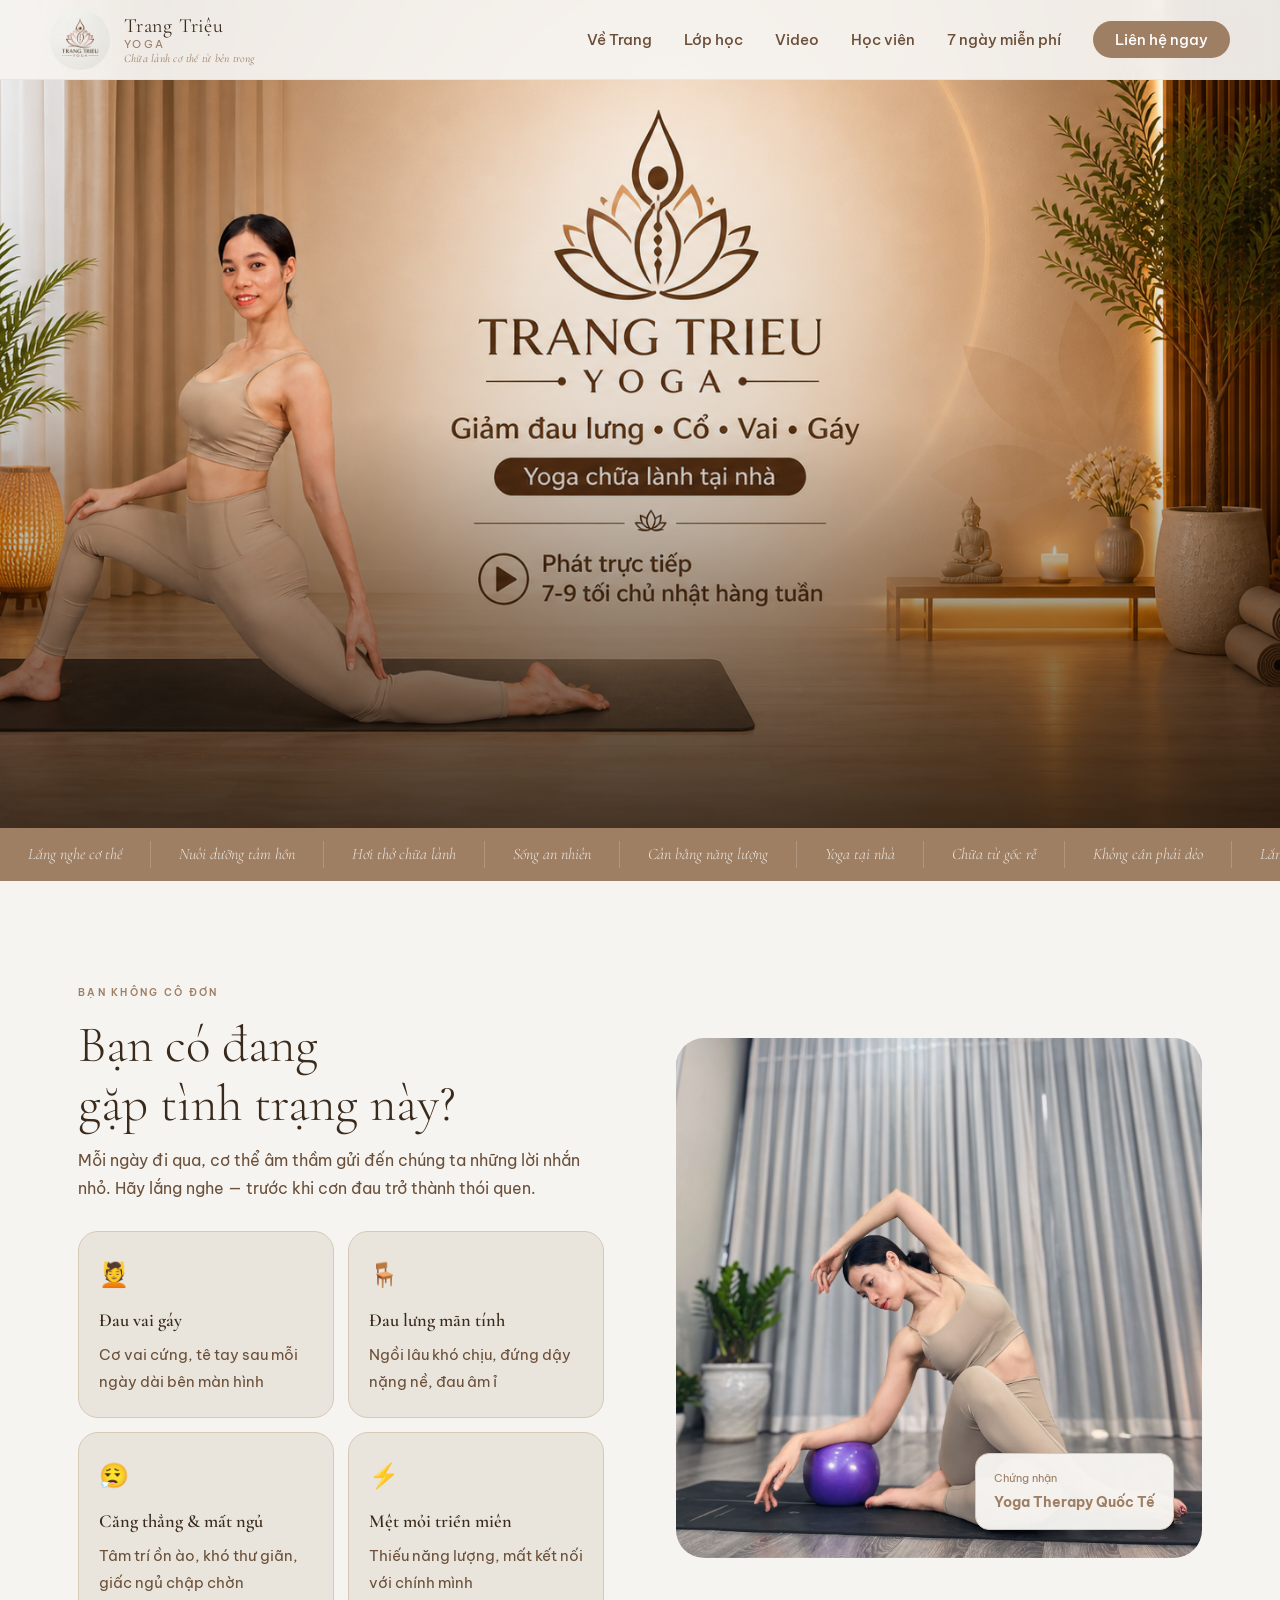
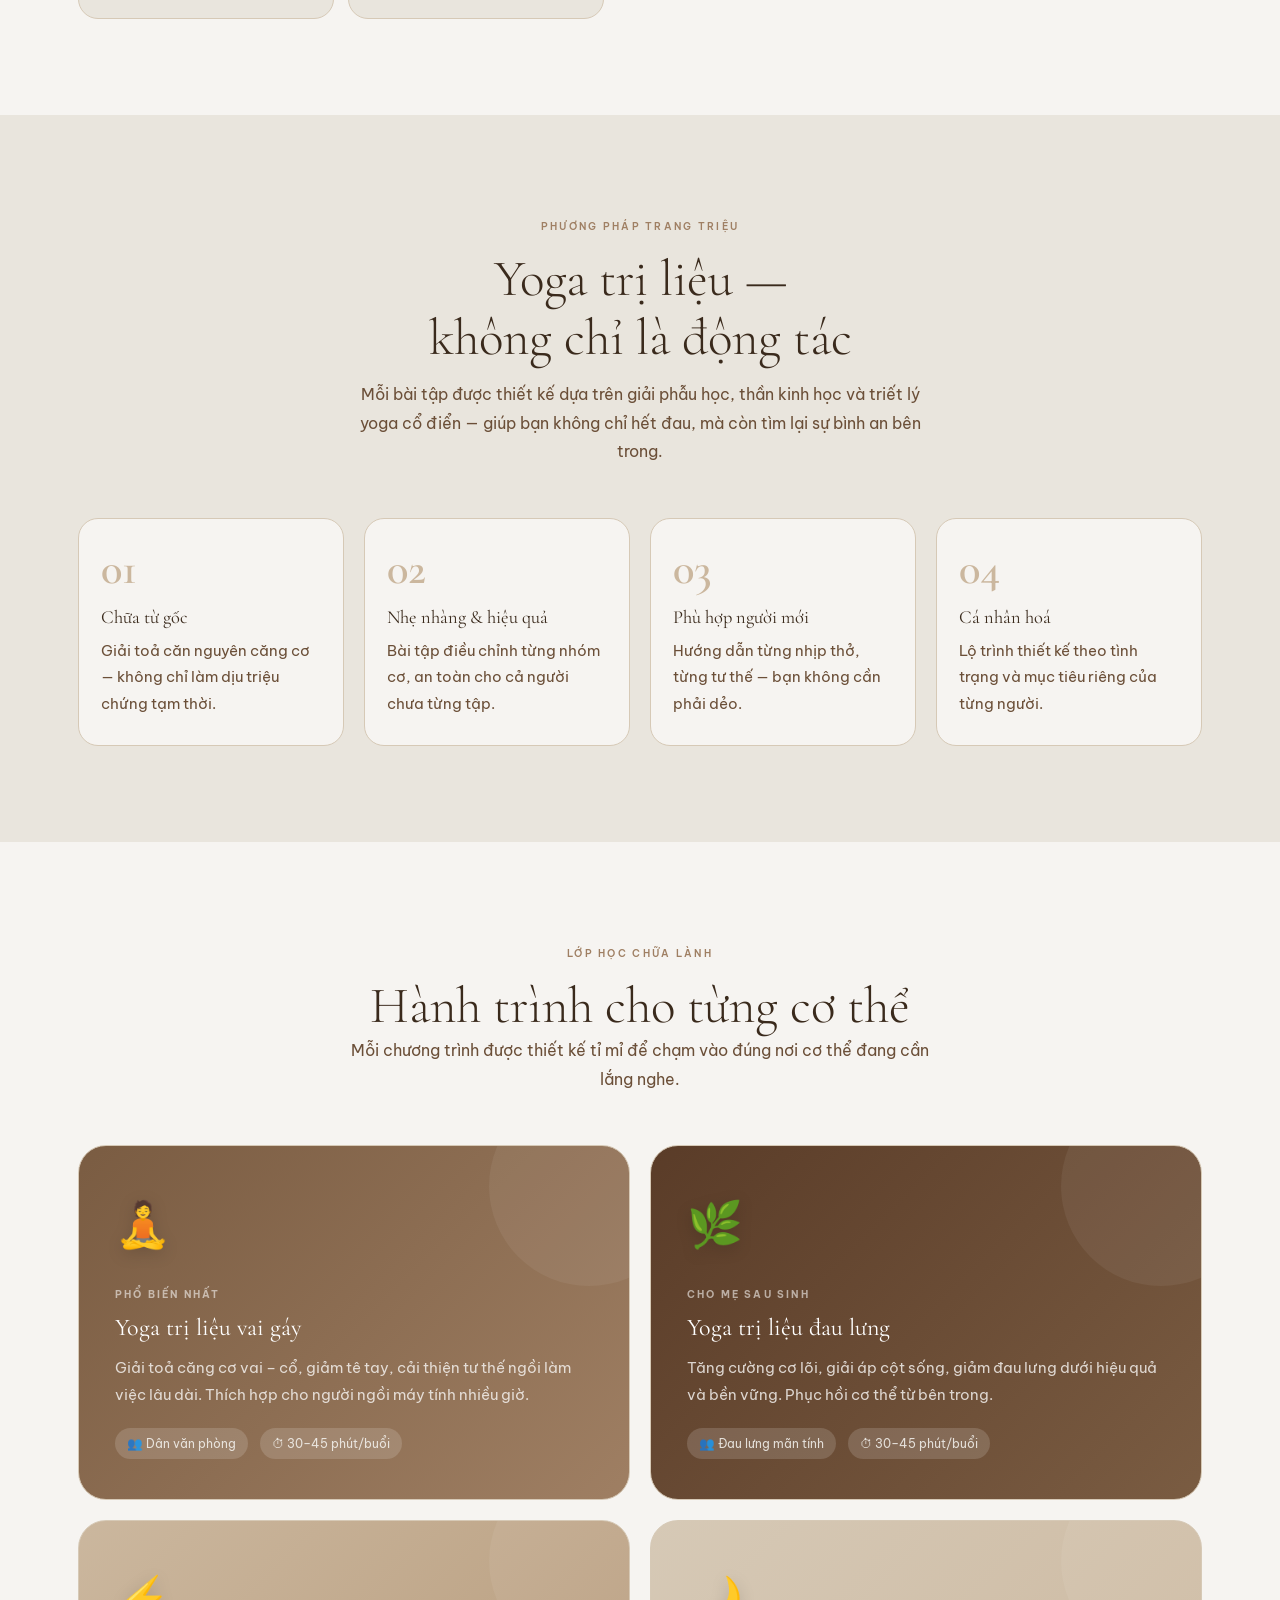
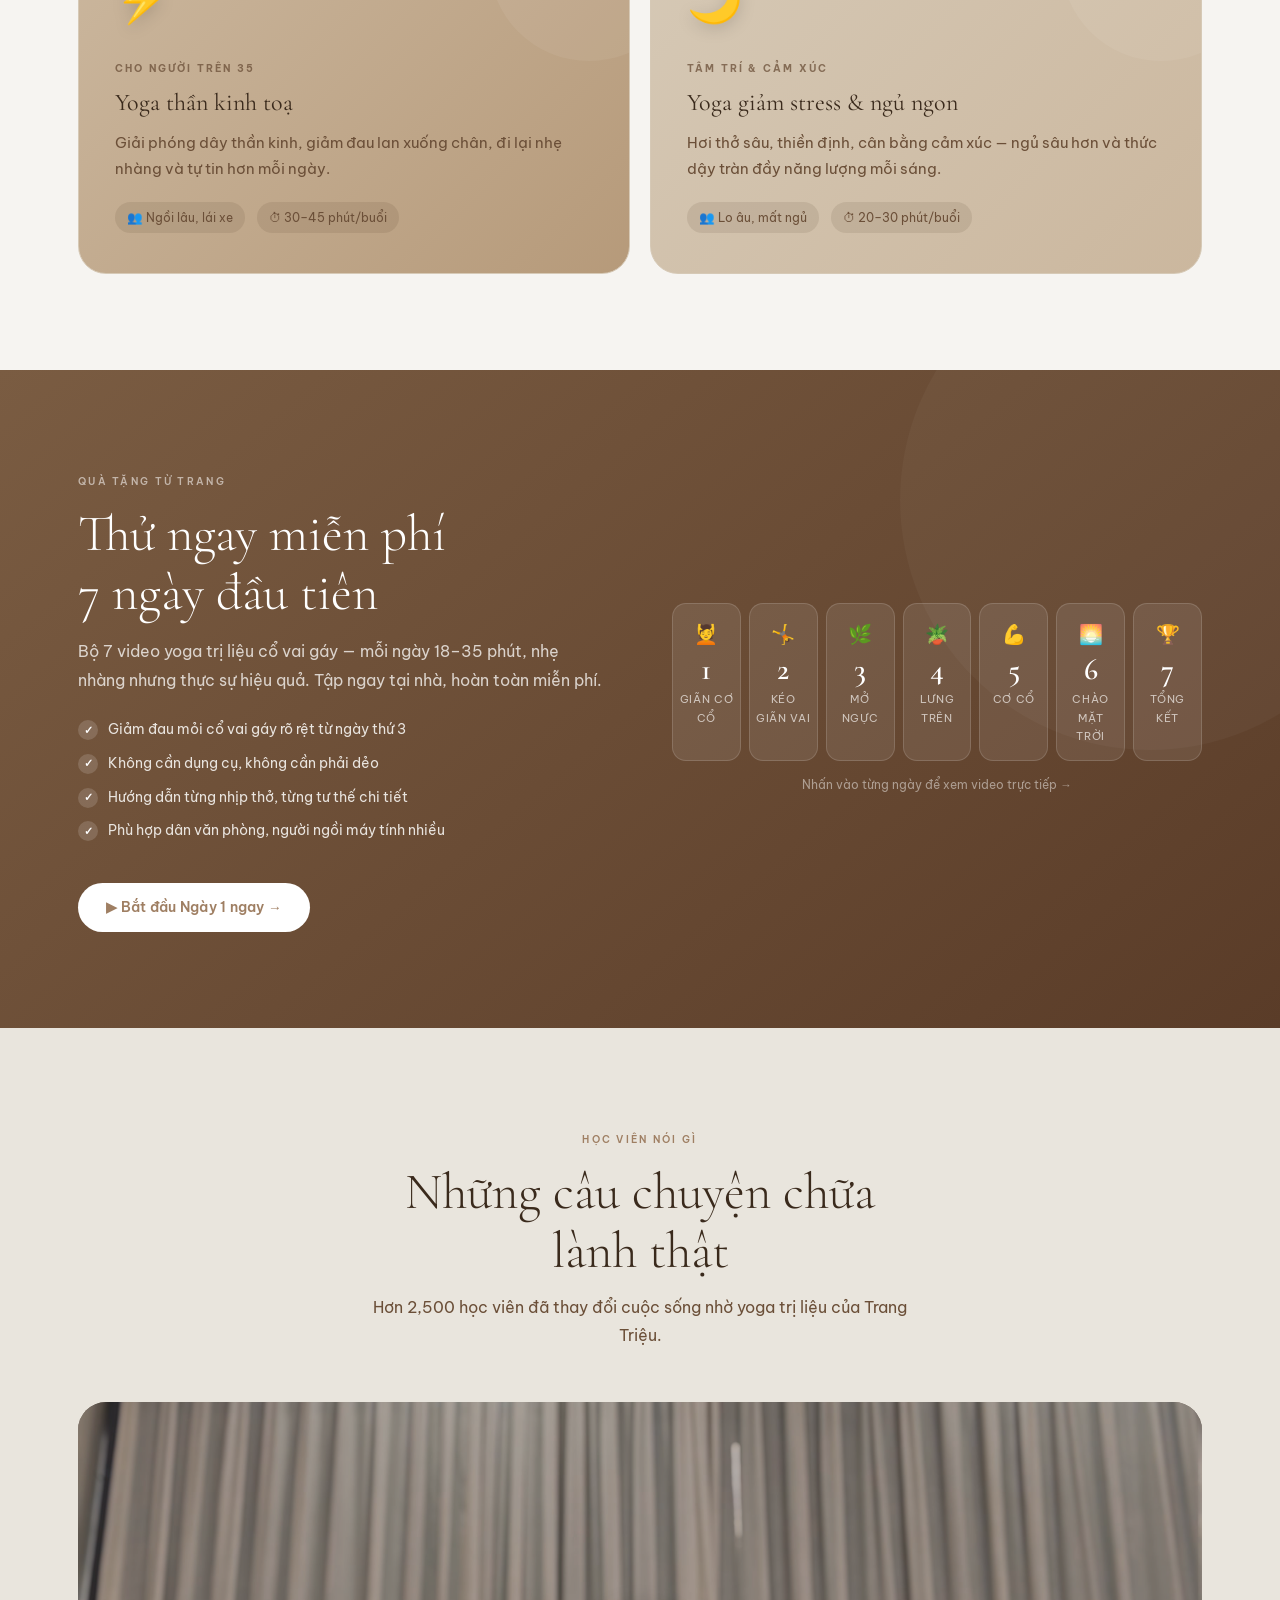
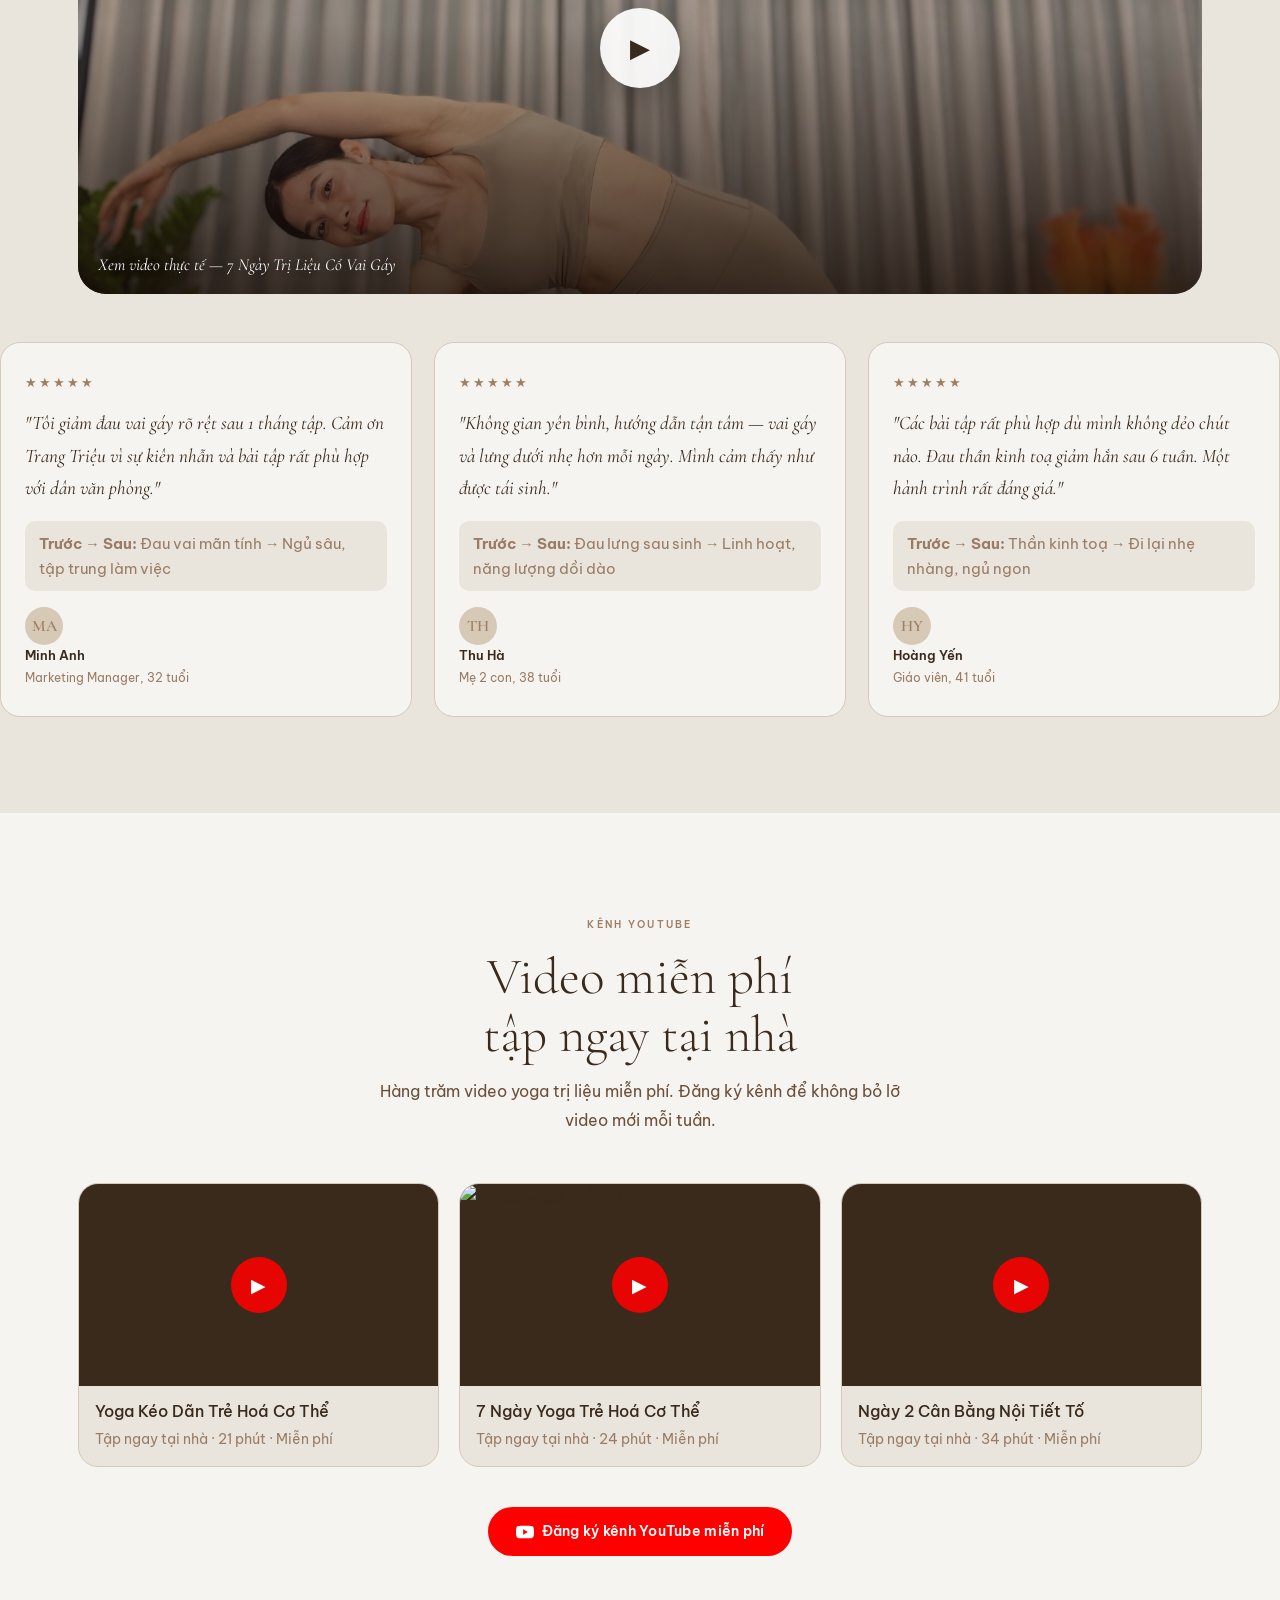
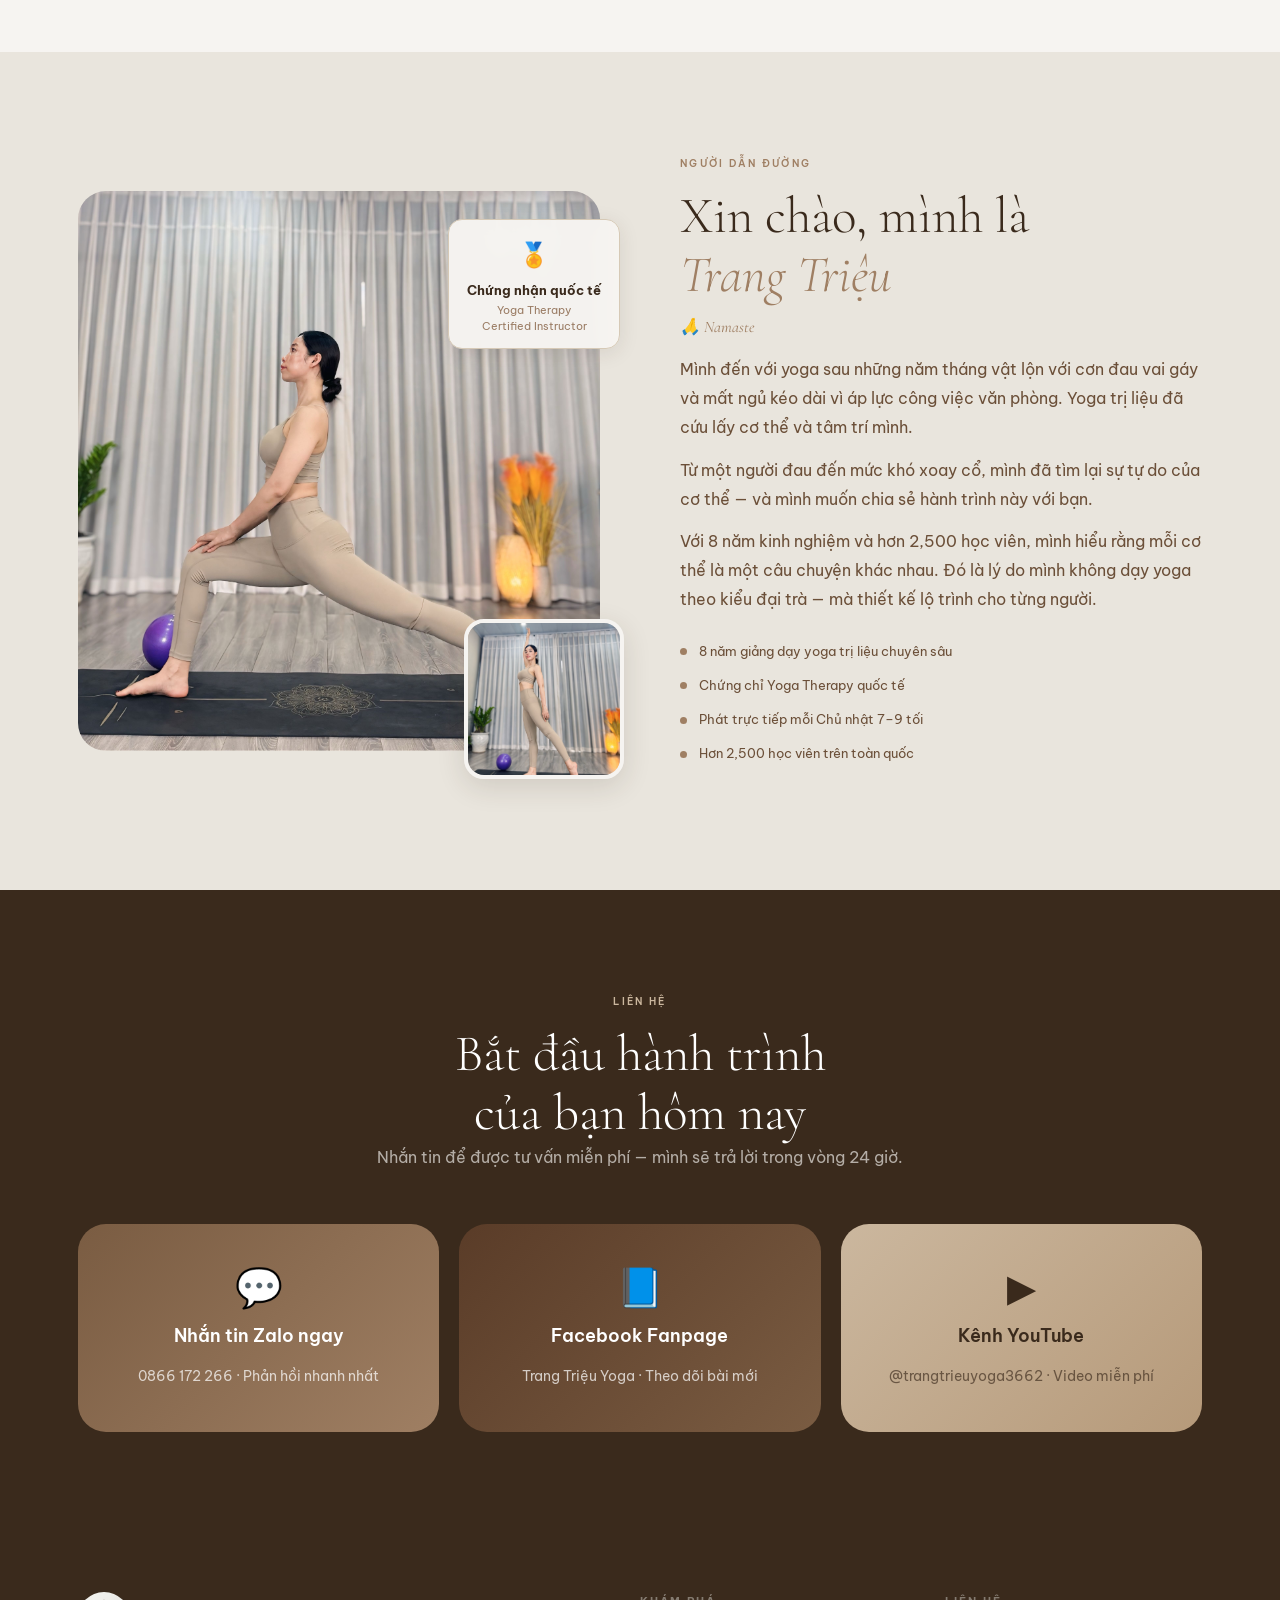
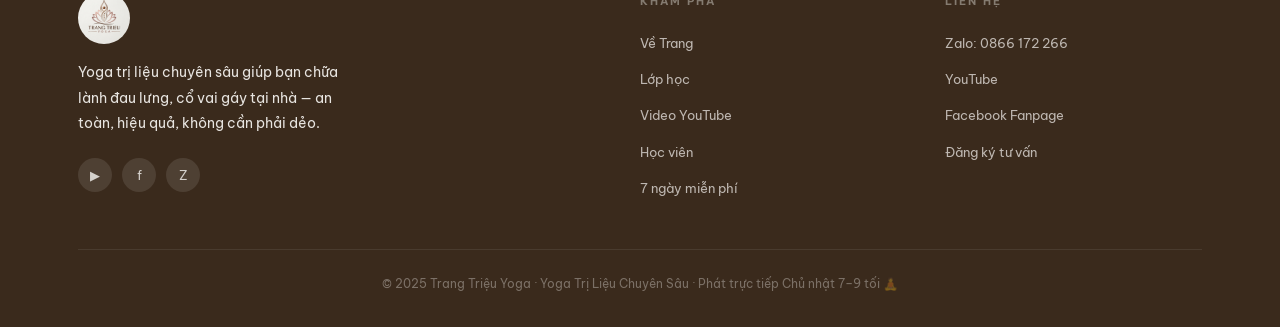
==== index.html @ f0a911cb "feat: add slogan below logo in navbar" ====
<!DOCTYPE html>
<html lang="vi">
<head>
  <meta charset="UTF-8" />
  <meta name="viewport" content="width=device-width, initial-scale=1.0" />
  <title>Trang Triệu Yoga – Yoga Trị Liệu Đau Lưng, Cổ Vai Gáy Tại Nhà</title>
  <meta name="description" content="Yoga trị liệu chuyên sâu giúp chữa lành đau lưng, đau cổ vai gáy tại nhà — an toàn, hiệu quả, không cần phải dẻo. Thử miễn phí 7 ngày cùng Trang Triệu Yoga." />

  <!-- Favicon -->
  <link rel="icon" type="image/jpeg" href="assets/logo.jpg" />
  <link rel="apple-touch-icon" href="assets/logo.jpg" />

  <!-- Open Graph / Facebook -->
  <meta property="og:type" content="website" />
  <meta property="og:url" content="https://trangtrieuyoga.com/" />
  <meta property="og:title" content="Trang Triệu Yoga – Yoga Trị Liệu Đau Lưng, Cổ Vai Gáy Tại Nhà" />
  <meta property="og:description" content="Yoga trị liệu chuyên sâu giúp chữa lành đau lưng, đau cổ vai gáy tại nhà — an toàn, hiệu quả, không cần phải dẻo. Thử miễn phí 7 ngày cùng Trang Triệu Yoga." />
  <meta property="og:image" content="assets/banner.png" />
  <meta property="og:locale" content="vi_VN" />
  <meta property="og:site_name" content="Trang Triệu Yoga" />

  <!-- Twitter Card -->
  <meta name="twitter:card" content="summary_large_image" />
  <meta name="twitter:title" content="Trang Triệu Yoga – Yoga Trị Liệu Đau Lưng, Cổ Vai Gáy Tại Nhà" />
  <meta name="twitter:description" content="Yoga trị liệu chuyên sâu giúp chữa lành đau lưng, đau cổ vai gáy tại nhà — an toàn, hiệu quả, không cần phải dẻo. Thử miễn phí 7 ngày." />
  <meta name="twitter:image" content="assets/banner.png" />
  <link rel="preconnect" href="https://fonts.googleapis.com">
  <link rel="preconnect" href="https://fonts.gstatic.com" crossorigin>
  <link href="https://fonts.googleapis.com/css2?family=Cormorant+Garamond:ital,wght@0,300;0,400;0,500;0,600;1,300;1,400;1,500&family=Be+Vietnam+Pro:wght@300;400;500;600&display=swap" rel="stylesheet">

  <link rel="stylesheet" href="style.css" />
</head>
<body>

<!-- NAVBAR -->
<nav>
  <div class="nav-inner">
    <a href="#hero" class="nav-brand">
      <img src="assets/logo.jpg" alt="logo">
      <div class="nav-brand-name">Trang Triệu<span>Yoga</span><em class="nav-brand-slogan">Chữa lành cơ thể từ bên trong</em></div>
    </a>
    <ul class="nav-links">
      <li><a href="#about">Về Trang</a></li>
      <li><a href="#classes">Lớp học</a></li>
      <li><a href="#youtube">Video</a></li>
      <li><a href="#testimonials">Học viên</a></li>
      <li><a href="#free-course">7 ngày miễn phí</a></li>
      <li><a href="#contact" class="nav-cta">Liên hệ ngay</a></li>
    </ul>
    <div class="hamburger"><span></span><span></span><span></span></div>
  </div>
</nav>

<!-- HERO -->
<section id="hero">
  <div class="hero-banner">
    <img src="assets/banner.png" alt="Trang Triệu Yoga">
  </div>

</section>

<!-- MARQUEE -->
<div class="marquee" aria-hidden="true">
  <div class="marquee-track">
    <span class="marquee-item">Lắng nghe cơ thể</span>
    <span class="marquee-item">Nuôi dưỡng tâm hồn</span>
    <span class="marquee-item">Hơi thở chữa lành</span>
    <span class="marquee-item">Sống an nhiên</span>
    <span class="marquee-item">Cân bằng năng lượng</span>
    <span class="marquee-item">Yoga tại nhà</span>
    <span class="marquee-item">Chữa từ gốc rễ</span>
    <span class="marquee-item">Không cần phải dẻo</span>
    <span class="marquee-item">Lắng nghe cơ thể</span>
    <span class="marquee-item">Nuôi dưỡng tâm hồn</span>
    <span class="marquee-item">Hơi thở chữa lành</span>
    <span class="marquee-item">Sống an nhiên</span>
    <span class="marquee-item">Cân bằng năng lượng</span>
    <span class="marquee-item">Yoga tại nhà</span>
    <span class="marquee-item">Chữa từ gốc rễ</span>
    <span class="marquee-item">Không cần phải dẻo</span>
  </div>
</div>

<!-- PAIN POINTS -->
<section id="pain">
  <div class="wrap">
    <div class="pain-grid">
      <div>
        <span class="label">Bạn không cô đơn</span>
        <h2>Bạn có đang<br>gặp tình trạng này?</h2>
        <p style="margin-top:12px">Mỗi ngày đi qua, cơ thể âm thầm gửi đến chúng ta những lời nhắn nhỏ. Hãy lắng nghe — trước khi cơn đau trở thành thói quen.</p>
        <div class="pain-cards">
          <div class="pain-card">
            <div class="pain-icon">💆</div>
            <h4>Đau vai gáy</h4>
            <p>Cơ vai cứng, tê tay sau mỗi ngày dài bên màn hình</p>
          </div>
          <div class="pain-card">
            <div class="pain-icon">🪑</div>
            <h4>Đau lưng mãn tính</h4>
            <p>Ngồi lâu khó chịu, đứng dậy nặng nề, đau âm ỉ</p>
          </div>
          <div class="pain-card">
            <div class="pain-icon">😮‍💨</div>
            <h4>Căng thẳng & mất ngủ</h4>
            <p>Tâm trí ồn ào, khó thư giãn, giấc ngủ chập chờn</p>
          </div>
          <div class="pain-card">
            <div class="pain-icon">⚡</div>
            <h4>Mệt mỏi triền miên</h4>
            <p>Thiếu năng lượng, mất kết nối với chính mình</p>
          </div>
        </div>
      </div>
      <div class="pain-photo">
        <img src="assets/photos/IMG_3440.JPG" alt="Yoga trị liệu">
        <div class="pain-cert">
          <p>Chứng nhận</p>
          <strong>Yoga Therapy Quốc Tế</strong>
        </div>
      </div>
    </div>
  </div>
</section>

<!-- METHOD -->
<section id="method">
  <div class="wrap">
    <div class="method-hd">
      <span class="label">Phương pháp Trang Triệu</span>
      <h2>Yoga trị liệu —<br>không chỉ là động tác</h2>
      <p>Mỗi bài tập được thiết kế dựa trên giải phẫu học, thần kinh học và triết lý yoga cổ điển — giúp bạn không chỉ hết đau, mà còn tìm lại sự bình an bên trong.</p>
    </div>
    <div class="method-grid">
      <div class="method-card">
        <div class="method-num">01</div>
        <h3>Chữa từ gốc</h3>
        <p>Giải toả căn nguyên căng cơ — không chỉ làm dịu triệu chứng tạm thời.</p>
      </div>
      <div class="method-card">
        <div class="method-num">02</div>
        <h3>Nhẹ nhàng & hiệu quả</h3>
        <p>Bài tập điều chỉnh từng nhóm cơ, an toàn cho cả người chưa từng tập.</p>
      </div>
      <div class="method-card">
        <div class="method-num">03</div>
        <h3>Phù hợp người mới</h3>
        <p>Hướng dẫn từng nhịp thở, từng tư thế — bạn không cần phải dẻo.</p>
      </div>
      <div class="method-card">
        <div class="method-num">04</div>
        <h3>Cá nhân hoá</h3>
        <p>Lộ trình thiết kế theo tình trạng và mục tiêu riêng của từng người.</p>
      </div>
    </div>
  </div>
</section>

<!-- CLASSES -->
<section id="classes">
  <div class="wrap">
    <div class="classes-hd">
      <span class="label">Lớp học chữa lành</span>
      <h2>Hành trình cho từng cơ thể</h2>
      <p>Mỗi chương trình được thiết kế tỉ mỉ để chạm vào đúng nơi cơ thể đang cần lắng nghe.</p>
    </div>
    <div class="classes-grid">
      <div class="class-card class-card-1">
        <span class="class-icon">🧘</span>
        <div class="class-body">
          <span class="class-tag">Phổ biến nhất</span>
          <h3>Yoga trị liệu vai gáy</h3>
          <p>Giải toả căng cơ vai – cổ, giảm tê tay, cải thiện tư thế ngồi làm việc lâu dài. Thích hợp cho người ngồi máy tính nhiều giờ.</p>
          <div class="class-meta"><span>👥 Dân văn phòng</span><span>⏱ 30–45 phút/buổi</span></div>
        </div>
      </div>
      <div class="class-card class-card-2">
        <span class="class-icon">🌿</span>
        <div class="class-body">
          <span class="class-tag">Cho mẹ sau sinh</span>
          <h3>Yoga trị liệu đau lưng</h3>
          <p>Tăng cường cơ lõi, giải áp cột sống, giảm đau lưng dưới hiệu quả và bền vững. Phục hồi cơ thể từ bên trong.</p>
          <div class="class-meta"><span>👥 Đau lưng mãn tính</span><span>⏱ 30–45 phút/buổi</span></div>
        </div>
      </div>
      <div class="class-card class-card-3">
        <span class="class-icon">⚡</span>
        <div class="class-body">
          <span class="class-tag">Cho người trên 35</span>
          <h3>Yoga thần kinh toạ</h3>
          <p>Giải phóng dây thần kinh, giảm đau lan xuống chân, đi lại nhẹ nhàng và tự tin hơn mỗi ngày.</p>
          <div class="class-meta"><span>👥 Ngồi lâu, lái xe</span><span>⏱ 30–45 phút/buổi</span></div>
        </div>
      </div>
      <div class="class-card class-card-4">
        <span class="class-icon">🌙</span>
        <div class="class-body">
          <span class="class-tag">Tâm trí & cảm xúc</span>
          <h3>Yoga giảm stress & ngủ ngon</h3>
          <p>Hơi thở sâu, thiền định, cân bằng cảm xúc — ngủ sâu hơn và thức dậy tràn đầy năng lượng mỗi sáng.</p>
          <div class="class-meta"><span>👥 Lo âu, mất ngủ</span><span>⏱ 20–30 phút/buổi</span></div>
        </div>
      </div>
    </div>
  </div>
</section>

<!-- FREE COURSE -->
<section id="free-course">
  <div class="wrap">
    <div class="fc-grid">
      <div class="fc-text">
        <span class="label" style="color:rgba(246,244,241,0.6)">Quà tặng từ Trang</span>
        <h2>Thử ngay miễn phí<br>7 ngày đầu tiên</h2>
        <p>Bộ 7 video yoga trị liệu cổ vai gáy — mỗi ngày 18–35 phút, nhẹ nhàng nhưng thực sự hiệu quả. Tập ngay tại nhà, hoàn toàn miễn phí.</p>
        <ul class="fc-list">
          <li>Giảm đau mỏi cổ vai gáy rõ rệt từ ngày thứ 3</li>
          <li>Không cần dụng cụ, không cần phải dẻo</li>
          <li>Hướng dẫn từng nhịp thở, từng tư thế chi tiết</li>
          <li>Phù hợp dân văn phòng, người ngồi máy tính nhiều</li>
        </ul>
        <a href="https://www.youtube.com/watch?v=nNhDQZv0GCY" target="_blank" class="btn btn-white" style="margin-top:8px">
          ▶ Bắt đầu Ngày 1 ngay →
        </a>
      </div>
      <div>
        <div class="days-grid">
          <a class="day-tile" href="https://www.youtube.com/watch?v=nNhDQZv0GCY" target="_blank" style="text-decoration:none">
            <span class="day-icon">💆</span><span class="day-num">1</span><span class="day-lbl">Giãn Cơ Cổ</span>
          </a>
          <a class="day-tile" href="https://www.youtube.com/watch?v=2S2bXYhcgSI" target="_blank" style="text-decoration:none">
            <span class="day-icon">🤸</span><span class="day-num">2</span><span class="day-lbl">Kéo Giãn Vai</span>
          </a>
          <a class="day-tile" href="https://www.youtube.com/watch?v=FuXtL-lk5dQ" target="_blank" style="text-decoration:none">
            <span class="day-icon">🌿</span><span class="day-num">3</span><span class="day-lbl">Mở Ngực</span>
          </a>
          <a class="day-tile" href="https://youtu.be/JPf3a0CIYCM" target="_blank" style="text-decoration:none">
            <span class="day-icon">🪴</span><span class="day-num">4</span><span class="day-lbl">Lưng Trên</span>
          </a>
          <a class="day-tile" href="https://youtu.be/ZvljcEtH2Fk" target="_blank" style="text-decoration:none">
            <span class="day-icon">💪</span><span class="day-num">5</span><span class="day-lbl">Cơ Cổ</span>
          </a>
          <a class="day-tile" href="https://youtu.be/GVQkDvJbSOQ" target="_blank" style="text-decoration:none">
            <span class="day-icon">🌅</span><span class="day-num">6</span><span class="day-lbl">Chào Mặt Trời</span>
          </a>
          <a class="day-tile" href="https://youtu.be/4KfxfFg5zy8" target="_blank" style="text-decoration:none">
            <span class="day-icon">🏆</span><span class="day-num">7</span><span class="day-lbl">Tổng Kết</span>
          </a>
        </div>
        <p style="text-align:center;margin-top:14px;font-size:0.72rem;color:rgba(246,244,241,0.5)">Nhấn vào từng ngày để xem video trực tiếp →</p>
      </div>
    </div>
  </div>
</section>

<!-- TESTIMONIALS -->
<section id="testimonials">
  <div class="wrap">
    <div class="test-hd">
      <span class="label">Học viên nói gì</span>
      <h2>Những câu chuyện chữa lành thật</h2>
      <p>Hơn 2,500 học viên đã thay đổi cuộc sống nhờ yoga trị liệu của Trang Triệu.</p>
    </div>

    <div class="video-box" id="videoBox" data-video="nNhDQZv0GCY" style="cursor:pointer">
      <img src="assets/photos/IMG_3433.JPG" alt="Video học viên chia sẻ">
      <div class="video-box-overlay">
        <div class="play-circle">▶</div>
      </div>
      <div class="video-box-caption">Xem video thực tế — 7 Ngày Trị Liệu Cổ Vai Gáy</div>
      </div>
    </div>

    <div class="test-grid">
      <div class="test-card">
        <div class="stars">★★★★★</div>
        <blockquote>"Tôi giảm đau vai gáy rõ rệt sau 1 tháng tập. Cảm ơn Trang Triệu vì sự kiên nhẫn và bài tập rất phù hợp với dân văn phòng."</blockquote>
        <div class="test-ba"><strong>Trước → Sau:</strong> Đau vai mãn tính → Ngủ sâu, tập trung làm việc</div>
        <div class="test-author">
          <div class="author-av">MA</div>
          <div><div class="author-name">Minh Anh</div><div class="author-role">Marketing Manager, 32 tuổi</div></div>
        </div>
      </div>
      <div class="test-card">
        <div class="stars">★★★★★</div>
        <blockquote>"Không gian yên bình, hướng dẫn tận tâm — vai gáy và lưng dưới nhẹ hơn mỗi ngày. Mình cảm thấy như được tái sinh."</blockquote>
        <div class="test-ba"><strong>Trước → Sau:</strong> Đau lưng sau sinh → Linh hoạt, năng lượng dồi dào</div>
        <div class="test-author">
          <div class="author-av">TH</div>
          <div><div class="author-name">Thu Hà</div><div class="author-role">Mẹ 2 con, 38 tuổi</div></div>
        </div>
      </div>
      <div class="test-card">
        <div class="stars">★★★★★</div>
        <blockquote>"Các bài tập rất phù hợp dù mình không dẻo chút nào. Đau thần kinh toạ giảm hẳn sau 6 tuần. Một hành trình rất đáng giá."</blockquote>
        <div class="test-ba"><strong>Trước → Sau:</strong> Thần kinh toạ → Đi lại nhẹ nhàng, ngủ ngon</div>
        <div class="test-author">
          <div class="author-av">HY</div>
          <div><div class="author-name">Hoàng Yến</div><div class="author-role">Giáo viên, 41 tuổi</div></div>
        </div>
      </div>
    </div>
  </div>
</section>

<!-- YOUTUBE -->
<section id="youtube">
  <div class="wrap">
    <div class="yt-hd">
      <span class="label">Kênh YouTube</span>
      <h2>Video miễn phí<br>tập ngay tại nhà</h2>
      <p>Hàng trăm video yoga trị liệu miễn phí. Đăng ký kênh để không bỏ lỡ video mới mỗi tuần.</p>
    </div>
    <div class="yt-grid">
      <div class="yt-card">
        <a class="yt-thumb" href="https://www.youtube.com/watch?v=5bB63wqS2Z8" target="_blank" rel="noopener">
          <img src="https://img.youtube.com/vi/5bB63wqS2Z8/maxresdefault.jpg" alt="Video yoga miễn phí" loading="lazy" onerror="this.src='https://img.youtube.com/vi/5bB63wqS2Z8/hqdefault.jpg'">
          <div class="yt-play"><div class="yt-play-btn">▶</div></div>
        </a>
        <div class="yt-info">
          <h4>Yoga Kéo Dãn Trẻ Hoá Cơ Thể</h4>
          <p>Tập ngay tại nhà · 21 phút · Miễn phí</p>
        </div>
      </div>
      <div class="yt-card">
        <a class="yt-thumb" href="https://www.youtube.com/watch?v=B-mu5jqtc7o" target="_blank" rel="noopener">
          <img src="https://img.youtube.com/vi/B-mu5jqtc7o/maxresdefault.jpg" alt="Video yoga miễn phí" loading="lazy" onerror="this.src='https://img.youtube.com/vi/B-mu5jqtc7o/hqdefault.jpg'">
          <div class="yt-play"><div class="yt-play-btn">▶</div></div>
        </a>
        <div class="yt-info">
          <h4>7 Ngày Yoga Trẻ Hoá Cơ Thể</h4>
          <p>Tập ngay tại nhà · 24 phút · Miễn phí</p>
        </div>
      </div>
      <div class="yt-card">
        <a class="yt-thumb" href="https://www.youtube.com/watch?v=9KWRJCvPyIk" target="_blank" rel="noopener">
          <img src="https://img.youtube.com/vi/9KWRJCvPyIk/maxresdefault.jpg" alt="Video yoga miễn phí" loading="lazy" onerror="this.src='https://img.youtube.com/vi/9KWRJCvPyIk/hqdefault.jpg'">
          <div class="yt-play"><div class="yt-play-btn">▶</div></div>
        </a>
        <div class="yt-info">
          <h4>Ngày 2 Cân Bằng Nội Tiết Tố</h4>
          <p>Tập ngay tại nhà · 34 phút · Miễn phí</p>
        </div>
      </div>
    </div>
    <div class="yt-cta">
      <a href="https://www.youtube.com/@trangtrieuyoga3662" target="_blank" class="btn btn-yt">
        <svg width="18" height="18" viewBox="0 0 24 24" fill="currentColor"><path d="M23.498 6.186a3.016 3.016 0 0 0-2.122-2.136C19.505 3.545 12 3.545 12 3.545s-7.505 0-9.377.505A3.017 3.017 0 0 0 .502 6.186C0 8.07 0 12 0 12s0 3.93.502 5.814a3.016 3.016 0 0 0 2.122 2.136c1.871.505 9.376.505 9.376.505s7.505 0 9.377-.505a3.015 3.015 0 0 0 2.122-2.136C24 15.93 24 12 24 12s0-3.93-.502-5.814zM9.545 15.568V8.432L15.818 12l-6.273 3.568z"/></svg>
        Đăng ký kênh YouTube miễn phí
      </a>
    </div>
  </div>
</section>

<!-- ABOUT -->
<section id="about">
  <div class="wrap">
    <div class="about-grid">
      <div class="about-photos">
        <div class="about-photo-main">
          <img src="assets/photos/IMG_3434.JPG" alt="Trang Triệu – Giáo viên Yoga Trị Liệu">
        </div>
        <div class="about-photo-thumb">
          <img src="assets/photos/IMG_3427.JPG" alt="Trang Triệu Yoga">
        </div>
        <div class="about-cert-badge">
          <div class="cert-ico">🏅</div>
          <strong>Chứng nhận quốc tế</strong>
          <p>Yoga Therapy<br>Certified Instructor</p>
        </div>
      </div>
      <div class="about-text">
        <span class="label">Người dẫn đường</span>
        <h2>Xin chào, mình là<br><em>Trang Triệu</em></h2>
        <p class="namaste">🙏 Namaste</p>
        <p>Mình đến với yoga sau những năm tháng vật lộn với cơn đau vai gáy và mất ngủ kéo dài vì áp lực công việc văn phòng. Yoga trị liệu đã cứu lấy cơ thể và tâm trí mình.</p>
        <p>Từ một người đau đến mức khó xoay cổ, mình đã tìm lại sự tự do của cơ thể — và mình muốn chia sẻ hành trình này với bạn.</p>
        <p>Với 8 năm kinh nghiệm và hơn 2,500 học viên, mình hiểu rằng mỗi cơ thể là một câu chuyện khác nhau. Đó là lý do mình không dạy yoga theo kiểu đại trà — mà thiết kế lộ trình cho từng người.</p>
        <div class="creds">
          <div class="cred"><div class="cred-dot"></div><p>8 năm giảng dạy yoga trị liệu chuyên sâu</p></div>
          <div class="cred"><div class="cred-dot"></div><p>Chứng chỉ Yoga Therapy quốc tế</p></div>
          <div class="cred"><div class="cred-dot"></div><p>Phát trực tiếp mỗi Chủ nhật 7–9 tối</p></div>
          <div class="cred"><div class="cred-dot"></div><p>Hơn 2,500 học viên trên toàn quốc</p></div>
        </div>
      </div>
    </div>
  </div>
</section>

<!-- CONTACT -->
<section id="contact">
  <div class="wrap">
    <div class="contact-hd">
      <span class="label">Liên hệ</span>
      <h2>Bắt đầu hành trình<br>của bạn hôm nay</h2>
      <p>Nhắn tin để được tư vấn miễn phí — mình sẽ trả lời trong vòng 24 giờ.</p>
    </div>
    <div class="contact-cta-row">
      <a href="https://zalo.me/0866172266" class="contact-cta-card contact-cta-zalo" target="_blank" rel="noopener">
        <div class="cta-icon">💬</div>
        <div class="cta-label">Nhắn tin Zalo ngay</div>
        <div class="cta-sub">0866 172 266 · Phản hồi nhanh nhất</div>
      </a>
      <a href="https://www.facebook.com/yogatrangtrieu" class="contact-cta-card contact-cta-fb" target="_blank" rel="noopener">
        <div class="cta-icon">📘</div>
        <div class="cta-label">Facebook Fanpage</div>
        <div class="cta-sub">Trang Triệu Yoga · Theo dõi bài mới</div>
      </a>
      <a href="https://www.youtube.com/@trangtrieuyoga3662" class="contact-cta-card contact-cta-yt" target="_blank" rel="noopener">
        <div class="cta-icon">▶</div>
        <div class="cta-label">Kênh YouTube</div>
        <div class="cta-sub">@trangtrieuyoga3662 · Video miễn phí</div>
      </a>
    </div>
  </div>
</section>

<!-- FOOTER -->
<footer>
  <div class="wrap">
    <div class="footer-grid">
      <div class="footer-brand">
        <img src="assets/logo.jpg" alt="Trang Triệu Yoga">
        <p>Yoga trị liệu chuyên sâu giúp bạn chữa lành đau lưng, cổ vai gáy tại nhà — an toàn, hiệu quả, không cần phải dẻo.</p>
        <div class="socials">
          <a href="https://www.youtube.com/@trangtrieuyoga3662" class="soc" target="_blank">▶</a>
          <a href="https://facebook.com/yogatrangtrieu" class="soc" target="_blank">f</a>
          <a href="https://zalo.me/0866172266" class="soc" target="_blank">Z</a>
        </div>
      </div>
      <div class="footer-col">
        <h4>Khám phá</h4>
        <ul>
          <li><a href="#about">Về Trang</a></li>
          <li><a href="#classes">Lớp học</a></li>
          <li><a href="#youtube">Video YouTube</a></li>
          <li><a href="#testimonials">Học viên</a></li>
          <li><a href="#free-course">7 ngày miễn phí</a></li>
        </ul>
      </div>
      <div class="footer-col">
        <h4>Liên hệ</h4>
        <ul>
          <li><a href="https://zalo.me/0866172266">Zalo: 0866 172 266</a></li>
          <li><a href="https://www.youtube.com/@trangtrieuyoga3662">YouTube</a></li>
          <li><a href="https://facebook.com/yogatrangtrieu">Facebook Fanpage</a></li>
          <li><a href="#contact">Đăng ký tư vấn</a></li>
        </ul>
      </div>
    </div>
    <div class="footer-bottom">© 2025 Trang Triệu Yoga · Yoga Trị Liệu Chuyên Sâu · Phát trực tiếp Chủ nhật 7–9 tối 🧘</div>
  </div>
</footer>

<!-- ZALO FLOAT — outside hero so it doesn't clash -->


<!-- VIDEO MODAL -->
<div class="modal-backdrop" id="videoModal">
  <div class="modal-box">
    <button class="modal-close" id="modalClose" aria-label="Đóng">✕</button>
    <div class="modal-video">
      <iframe id="modalIframe" src="" allow="autoplay; encrypted-media" allowfullscreen></iframe>
    </div>
  </div>
</div>

<script>
  const videoBox = document.getElementById('videoBox');
  const modal = document.getElementById('videoModal');
  const iframe = document.getElementById('modalIframe');
  const closeBtn = document.getElementById('modalClose');

  videoBox.addEventListener('click', () => {
    const vid = videoBox.dataset.video;
    iframe.src = `https://www.youtube.com/embed/${vid}?autoplay=1&rel=0`;
    modal.classList.add('open');
    document.body.style.overflow = 'hidden';
  });

  function closeModal() {
    modal.classList.remove('open');
    iframe.src = '';
    document.body.style.overflow = '';
  }

  closeBtn.addEventListener('click', closeModal);
  modal.addEventListener('click', (e) => { if (e.target === modal) closeModal(); });
  document.addEventListener('keydown', (e) => { if (e.key === 'Escape') closeModal(); });
</script>

<script>
  // Hamburger menu toggle
  const hamburger = document.querySelector('.hamburger');
  const navLinks  = document.querySelector('.nav-links');
  hamburger.addEventListener('click', () => navLinks.classList.toggle('open'));
  navLinks.querySelectorAll('a').forEach(a => a.addEventListener('click', () => navLinks.classList.remove('open')));
</script>

<script>
  document.getElementById('submitBtn').addEventListener('click', function() {
    const name  = (document.getElementById('f-name').value || '').trim();
    const phone = (document.getElementById('f-phone').value || '').trim();
    const issue = (document.getElementById('f-issue').value || '').trim();
    const note  = (document.getElementById('f-note').value || '').trim();

    if (!phone) {
      alert('Vui lòng nhập số điện thoại của bạn.');
      document.getElementById('f-phone').focus();
      return;
    }

    let msg = 'Xin chào Trang Triệu Yoga! Mình muốn đăng ký tư vấn miễn phí.\n';
    if (name)  msg += 'Tên: ' + name + '\n';
    msg += 'Số điện thoại: ' + phone + '\n';
    if (issue) msg += 'Tình trạng: ' + issue + '\n';
    if (note)  msg += 'Ghi chú: ' + note;

    const encoded = encodeURIComponent(msg);
    window.open('https://zalo.me/0866172266?text=' + encoded, '_blank');
  });
</script>
</body>
</html>
---- style.css ----
/* ─── TOKENS ──────────────────────────────── */
    :root {
      --c0: #F6F4F1;   /* off-white */
      --c1: #E9E5DD;   /* pale grey-beige */
      --c2: #D6C9B6;   /* light sand */
      --c3: #CBB79E;   /* warm beige */
      --c4: #B69A7A;   /* tan */
      --c5: #9F7F63;   /* brown — primary accent */
      --c6: #7a5c42;   /* dark brown */
      --rose: #CFAFA1;
      --ink: #3a2a1c;
      --mid: #6b4f38;
      --soft: #9a7c64;
      --r-sm: 14px;
      --r-md: 20px;
      --r-lg: 28px;
    }

    /* ─── RESET ───────────────────────────────── */
    *, *::before, *::after { box-sizing: border-box; margin: 0; padding: 0; }
    html { scroll-behavior: smooth; font-size: 16px; }
    body { font-family: 'Be Vietnam Pro', sans-serif; background: var(--c0); color: var(--ink); line-height: 1.7; overflow-x: hidden; }
    img { display: block; max-width: 100%; }
    a { color: inherit; text-decoration: none; }

    /* ─── TYPOGRAPHY ──────────────────────────── */
    .serif { font-family: 'Cormorant Garamond', serif; }
    h1 { font-family: 'Cormorant Garamond', serif; font-size: clamp(2.8rem, 5.5vw, 4.2rem); font-weight: 300; line-height: 1.1; }
    h2 { font-family: 'Cormorant Garamond', serif; font-size: clamp(2.2rem, 4vw, 3.2rem); font-weight: 300; line-height: 1.15; }
    h3 { font-family: 'Cormorant Garamond', serif; font-size: clamp(1.3rem, 2.4vw, 1.8rem); font-weight: 400; line-height: 1.3; }
    p  { font-size: 1rem; color: var(--mid); line-height: 1.8; }
    .label {
      display: inline-block;
      font-size: 0.65rem; letter-spacing: 0.22em; text-transform: uppercase;
      color: var(--c5); font-weight: 600; margin-bottom: 14px;
    }

    /* ─── LAYOUT ──────────────────────────────── */
    .wrap { max-width: 1180px; margin: 0 auto; padding: 0 28px; }
    section { padding: 96px 0; }

    /* ─── BUTTONS ─────────────────────────────── */
    .btn {
      display: inline-flex; align-items: center; gap: 8px;
      padding: 13px 28px; border-radius: 100px;
      font-family: 'Be Vietnam Pro', sans-serif; font-size: 0.85rem; font-weight: 600;
      letter-spacing: 0.02em; transition: all 0.22s; cursor: pointer; border: none;
    }
    .btn-dark { background: var(--ink); color: var(--c0); }
    .btn-dark:hover { background: var(--c6); transform: translateY(-1px); box-shadow: 0 8px 24px rgba(58,42,28,0.2); }
    .btn-outline { background: transparent; color: var(--ink); border: 1.5px solid var(--c3); }
    .btn-outline:hover { background: var(--c1); }
    .btn-white { background: #fff; color: var(--c5); }
    .btn-white:hover { background: var(--c0); transform: translateY(-1px); }
    .btn-yt { background: #FF0000; color: #fff; }
    .btn-yt:hover { background: #cc0000; transform: translateY(-1px); }

    /* ─── NAVBAR ──────────────────────────────── */
    nav {
      position: fixed; top: 0; left: 0; right: 0; z-index: 100;
      background: rgba(246,244,241,0.94); backdrop-filter: blur(14px);
      border-bottom: 1px solid var(--c1);
      padding: 0 36px; height: 80px;
    }
    .nav-inner {
      max-width: 1180px; margin: 0 auto;
      display: flex; align-items: center; justify-content: space-between;
      height: 100%;
    }
    .nav-brand { display: flex; align-items: center; gap: 14px; }
    .nav-brand img { height: 60px; width: 60px; object-fit: contain; border-radius: 50%; }
    .nav-brand-name {
      font-family: 'Cormorant Garamond', serif;
      font-size: 1.25rem; color: var(--ink); letter-spacing: 0.04em; line-height: 1.2;
    }
    .nav-brand-name span { display: block; font-size: 0.68rem; letter-spacing: 0.22em; text-transform: uppercase; color: var(--soft); font-family: 'Be Vietnam Pro', sans-serif; }
    .nav-brand-slogan { display: block; font-size: 0.72rem; color: var(--soft); font-style: italic; font-family: 'Cormorant Garamond', serif; letter-spacing: 0.02em; margin-top: 1px; }
    .nav-links { display: flex; align-items: center; gap: 32px; list-style: none; }
    .nav-links a { font-size: 0.95rem; font-weight: 500; color: var(--mid); transition: color 0.2s; }
    .nav-links a:hover { color: var(--c5); }
    .nav-cta { background: var(--c5) !important; color: #fff !important; padding: 9px 22px; border-radius: 100px; }
    .nav-cta:hover { background: var(--c6) !important; }
    .hamburger { display: none; flex-direction: column; gap: 5px; cursor: pointer; padding: 4px; }
    .hamburger span { display: block; width: 22px; height: 1.5px; background: var(--ink); }

    /* ─── HERO ────────────────────────────────── */
    #hero {
      padding-top: 80px;
      position: relative;
      min-height: 92vh;
      display: flex; align-items: center; justify-content: center;
      overflow: hidden;
    }
    .hero-banner {
      position: absolute; inset: 0;
    }
    .hero-banner img {
      width: 100%; height: 100%; object-fit: cover; object-position: center top;
    }
    .hero-banner::after {
      content: ''; position: absolute; inset: 0;
      background: linear-gradient(to top, rgba(20,12,6,0.75) 0%, rgba(20,12,6,0.1) 50%, transparent 100%);
    }
    .hero-content {
      position: relative; z-index: 2;
      max-width: 1180px; width: 100%; margin: 0 auto;
      padding: 0 72px 60px;
      display: flex; flex-direction: column; align-items: flex-start;
      justify-content: flex-end;
      min-height: inherit;
    }
    .hero-content .eyebrow {
      display: flex; align-items: center; gap: 12px; margin-bottom: 28px;
    }
    .hero-content .eyebrow::before { content: ''; display: block; width: 36px; height: 1px; background: rgba(246,244,241,0.5); }
    .hero-content h1 { color: #fff; margin-bottom: 6px; text-shadow: 0 2px 20px rgba(0,0,0,0.3); }
    .hero-content h1 em { font-style: italic; color: var(--c3); display: block; }
    .hero-sub {
      font-family: 'Cormorant Garamond', serif;
      font-size: clamp(1rem, 1.6vw, 1.3rem); font-style: italic; font-weight: 300;
      color: rgba(246,244,241,0.82); margin-bottom: 20px;
    }
    .hero-desc { font-size: 1rem; max-width: 480px; margin-bottom: 36px; color: rgba(246,244,241,0.78); line-height: 1.8; }
    .hero-btns { display: flex; gap: 12px; flex-wrap: wrap; margin-bottom: 52px; }
    .hero-stats {
      display: flex; gap: 48px; padding-top: 28px;
      border-top: 1px solid rgba(246,244,241,0.2);
    }
    .stat-num { font-family: 'Cormorant Garamond', serif; font-size: 2.4rem; font-weight: 600; color: #fff; display: block; line-height: 1; margin-bottom: 4px; }
    .stat-lbl { font-size: 0.67rem; letter-spacing: 0.15em; text-transform: uppercase; color: rgba(246,244,241,0.6); }
    @keyframes blink { 0%,100%{opacity:1} 50%{opacity:0.3} }

    /* ─── MARQUEE ─────────────────────────────── */
    .marquee { background: var(--c5); overflow: hidden; padding: 13px 0; }
    .marquee-track { display: flex; width: max-content; animation: marquee 28s linear infinite; }
    .marquee-item {
      font-family: 'Cormorant Garamond', serif; font-size: 1rem; font-style: italic; font-weight: 300;
      color: rgba(246,244,241,0.88); white-space: nowrap; padding: 0 28px;
      border-right: 1px solid rgba(255,255,255,0.18);
    }
    @keyframes marquee { to { transform: translateX(-50%); } }

    /* ─── PAIN POINTS ─────────────────────────── */
    #pain { background: var(--c0); }
    .pain-grid { display: grid; grid-template-columns: 1fr 1fr; gap: 72px; align-items: center; }
    .pain-cards { display: grid; grid-template-columns: 1fr 1fr; gap: 14px; margin-top: 28px; }
    .pain-card {
      background: var(--c1); border-radius: var(--r-md); padding: 22px 20px;
      border: 1px solid var(--c2);
    }
    .pain-icon { font-size: 1.5rem; margin-bottom: 10px; }
    .pain-card h4 { font-family: 'Cormorant Garamond', serif; font-size: 1.15rem; font-weight: 600; color: var(--ink); margin-bottom: 6px; }
    .pain-card p { font-size: 0.92rem; }
    .pain-photo { position: relative; border-radius: var(--r-lg); overflow: hidden; }
    .pain-photo img { width: 100%; height: 520px; object-fit: cover; object-position: top; }
    .pain-cert {
      position: absolute; bottom: 28px; right: 28px;
      background: rgba(246,244,241,0.97); border-radius: var(--r-sm);
      padding: 14px 18px; border: 1px solid var(--c2);
      box-shadow: 0 4px 20px rgba(58,42,28,0.1);
    }
    .pain-cert p { font-size: 0.7rem; color: var(--soft); }
    .pain-cert strong { font-size: 0.88rem; color: var(--c5); }

    /* ─── METHOD ──────────────────────────────── */
    #method { background: var(--c1); }
    .method-hd { text-align: center; max-width: 580px; margin: 0 auto 52px; }
    .method-hd h2 { color: var(--ink); margin-bottom: 12px; }
    .method-grid { display: grid; grid-template-columns: repeat(4,1fr); gap: 20px; }
    .method-card {
      background: var(--c0); border-radius: var(--r-md); padding: 28px 22px;
      border: 1px solid var(--c2); transition: transform 0.22s, box-shadow 0.22s;
    }
    .method-card:hover { transform: translateY(-5px); box-shadow: 0 16px 40px rgba(0,0,0,0.06); }
    .method-num { font-family: 'Cormorant Garamond', serif; font-size: 2.8rem; font-weight: 600; color: var(--c3); line-height: 1; margin-bottom: 14px; }
    .method-card h3 { font-size: 1.15rem; color: var(--ink); margin-bottom: 8px; }
    .method-card p { font-size: 0.92rem; }

    /* ─── CLASSES ─────────────────────────────── */
    #classes { background: var(--c0); }
    .classes-hd { text-align: center; max-width: 580px; margin: 0 auto 52px; }
    .classes-grid { display: grid; grid-template-columns: repeat(2,1fr); gap: 20px; }
    .class-card {
      border-radius: var(--r-lg); padding: 40px 36px;
      display: flex; flex-direction: column;
      border: 1px solid var(--c2);
      transition: transform 0.28s, box-shadow 0.28s;
      position: relative; overflow: hidden;
    }
    .class-card::before {
      content: ''; position: absolute; top: -60px; right: -60px;
      width: 200px; height: 200px; border-radius: 50%;
      background: rgba(255,255,255,0.06);
      pointer-events: none;
    }
    .class-card:hover { transform: translateY(-6px); box-shadow: 0 24px 56px rgba(58,42,28,0.14); }
    .class-card-1 { background: linear-gradient(135deg, #7a5c42 0%, #9F7F63 100%); }
    .class-card-2 { background: linear-gradient(135deg, #5a3c28 0%, #7a5c42 100%); }
    .class-card-3 { background: linear-gradient(135deg, #CBB79E 0%, #B69A7A 100%); }
    .class-card-4 { background: linear-gradient(135deg, #D6C9B6 0%, #CBB79E 100%); }
    .class-icon {
      font-size: 2.8rem; margin-bottom: 24px; display: block;
      filter: drop-shadow(0 4px 8px rgba(0,0,0,0.15));
    }
    .class-tag {
      font-size: 0.62rem; letter-spacing: 0.22em; text-transform: uppercase;
      font-weight: 700; margin-bottom: 10px; display: block; opacity: 0.75;
    }
    .class-card-1 .class-tag, .class-card-2 .class-tag { color: rgba(246,244,241,0.8); }
    .class-card-3 .class-tag, .class-card-4 .class-tag { color: var(--mid); }
    .class-body { flex: 1; display: flex; flex-direction: column; }
    .class-body h3 { margin-bottom: 12px; font-size: 1.5rem; line-height: 1.25; }
    .class-card-1 .class-body h3, .class-card-2 .class-body h3 { color: #fff; }
    .class-card-3 .class-body h3, .class-card-4 .class-body h3 { color: var(--ink); }
    .class-body p { font-size: 0.96rem; line-height: 1.7; margin-bottom: 20px; flex: 1; }
    .class-card-1 .class-body p, .class-card-2 .class-body p { color: rgba(246,244,241,0.82); }
    .class-card-3 .class-body p, .class-card-4 .class-body p { color: var(--mid); }
    .class-meta { display: flex; gap: 12px; flex-wrap: wrap; font-size: 0.82rem; margin-top: auto; }
    .class-meta span {
      padding: 5px 12px; border-radius: 100px;
      background: rgba(255,255,255,0.15); font-size: 0.78rem;
    }
    .class-card-3 .class-meta span, .class-card-4 .class-meta span {
      background: rgba(58,42,28,0.1); color: var(--mid);
    }
    .class-card-1 .class-meta span, .class-card-2 .class-meta span { color: rgba(246,244,241,0.85); }

    /* ─── FREE COURSE ─────────────────────────── */
    #free-course {
      background: linear-gradient(140deg, var(--c6) 0%, #5a3c28 100%);
      position: relative; overflow: hidden;
    }
    #free-course::before {
      content: ''; position: absolute; top: -120px; right: -120px;
      width: 500px; height: 500px; border-radius: 50%;
      background: rgba(255,255,255,0.03);
    }
    .fc-grid { display: grid; grid-template-columns: 1fr 1fr; gap: 64px; align-items: center; }
    .fc-text h2 { color: #fff; margin-bottom: 14px; }
    .fc-text p { color: rgba(246,244,241,0.8); margin-bottom: 24px; }
    .fc-list { list-style: none; display: flex; flex-direction: column; gap: 10px; margin-bottom: 32px; }
    .fc-list li {
      display: flex; align-items: center; gap: 10px;
      font-size: 0.87rem; color: rgba(246,244,241,0.9);
    }
    .fc-list li::before {
      content: '✓'; display: flex; align-items: center; justify-content: center;
      width: 20px; height: 20px; border-radius: 50%;
      background: rgba(255,255,255,0.15); color: #fff;
      font-size: 0.7rem; font-weight: 700; flex-shrink: 0;
    }
    .fc-form { display: flex; gap: 10px; flex-wrap: wrap; }
    .fc-form input {
      flex: 1; min-width: 200px; padding: 13px 20px; border-radius: 100px;
      border: 1.5px solid rgba(255,255,255,0.25); background: rgba(255,255,255,0.1);
      color: #fff; font-family: 'Be Vietnam Pro', sans-serif; font-size: 0.87rem; outline: none;
    }
    .fc-form input::placeholder { color: rgba(255,255,255,0.55); }
    .fc-form input:focus { border-color: rgba(255,255,255,0.55); }
    .days-grid { display: grid; grid-template-columns: repeat(7,1fr); gap: 8px; }
    .day-tile {
      background: rgba(255,255,255,0.09); border-radius: 14px;
      padding: 14px 6px; text-align: center; border: 1px solid rgba(255,255,255,0.14);
    }
    .day-icon { font-size: 1.2rem; display: block; margin-bottom: 4px; }
    .day-num { font-family: 'Cormorant Garamond', serif; font-size: 1.9rem; font-weight: 600; color: #fff; display: block; line-height: 1; }
    .day-lbl { font-size: 0.68rem; letter-spacing: 0.06em; text-transform: uppercase; color: rgba(246,244,241,0.7); display: block; margin-top: 5px; }
    a.day-tile { cursor: pointer; transition: background 0.2s, transform 0.2s; }
    a.day-tile:hover { background: rgba(255,255,255,0.2); transform: translateY(-3px); }

    /* ─── TESTIMONIALS ────────────────────────── */
    #testimonials { background: var(--c1); }
    .test-hd { text-align: center; max-width: 540px; margin: 0 auto 52px; }
    .test-hd h2 { color: var(--ink); margin-bottom: 12px; }

    .video-box {
      border-radius: var(--r-lg); overflow: hidden; margin-bottom: 48px;
      position: relative; aspect-ratio: 16/7;
      background: var(--ink); cursor: pointer; display: block;
    }
    .video-box img { width: 100%; height: 100%; object-fit: cover; object-position: center 20%; opacity: 0.65; transition: opacity 0.3s; }
    .video-box:hover img { opacity: 0.5; }
    .video-box-overlay {
      position: absolute; inset: 0;
      display: flex; align-items: center; justify-content: center;
      background: linear-gradient(to top, rgba(20,10,4,0.72) 0%, transparent 55%);
    }
    .play-circle {
      width: 80px; height: 80px; border-radius: 50%;
      background: rgba(255,255,255,0.92);
      display: flex; align-items: center; justify-content: center;
      font-size: 1.6rem; color: var(--ink);
      box-shadow: 0 8px 32px rgba(0,0,0,0.3);
      transition: all 0.22s;
    }
    .video-box:hover .play-circle { transform: scale(1.1); background: #fff; }
    .video-box-caption {
      position: absolute; bottom: 0; left: 0; right: 0;
      padding: 14px 20px;
      font-family: 'Cormorant Garamond', serif; font-size: 1.05rem; font-style: italic;
      color: #fff; text-shadow: 0 1px 6px rgba(0,0,0,0.5);
      white-space: nowrap; overflow: hidden; text-overflow: ellipsis;
    }

    .test-grid { display: grid; grid-template-columns: repeat(3,1fr); gap: 22px; }
    .test-card {
      background: var(--c0); border-radius: var(--r-md); padding: 28px 24px;
      border: 1px solid var(--c2);
    }
    .stars { color: var(--c5); font-size: 0.82rem; letter-spacing: 2px; margin-bottom: 14px; }
    .test-card blockquote {
      font-family: 'Cormorant Garamond', serif; font-size: 1.2rem;
      font-style: italic; color: var(--ink); line-height: 1.7; margin-bottom: 16px;
    }
    .test-ba {
      background: var(--c1); border-radius: 10px; padding: 10px 14px;
      font-size: 0.92rem; color: var(--soft); margin-bottom: 16px;
    }
    .author-name { font-size: 0.92rem; font-weight: 600; color: var(--ink); }
    .author-role { font-size: 0.8rem; color: var(--soft); }
    .author-av {
      width: 38px; height: 38px; border-radius: 50%; background: var(--c2);
      display: flex; align-items: center; justify-content: center;
      font-family: 'Cormorant Garamond', serif; font-size: 1rem; font-weight: 600; color: var(--c5);
    }
    .author-name { font-size: 0.84rem; font-weight: 600; color: var(--ink); }
    .author-role { font-size: 0.73rem; color: var(--soft); }

    /* ─── YOUTUBE ─────────────────────────────── */
    #youtube { background: var(--c0); }
    .yt-hd { text-align: center; max-width: 540px; margin: 0 auto 48px; }
    .yt-hd h2 { color: var(--ink); margin-bottom: 12px; }
    .yt-grid { display: grid; grid-template-columns: repeat(3,1fr); gap: 20px; margin-bottom: 40px; }
    .yt-card { border-radius: var(--r-md); overflow: hidden; border: 1px solid var(--c2); background: var(--c1); }
    .yt-thumb { position: relative; aspect-ratio: 16/9; overflow: hidden; background: var(--ink); display: block; }
    .yt-thumb img { width: 100%; height: 100%; object-fit: cover; transition: opacity 0.2s; }
    .yt-thumb:hover img { opacity: 0.85; }
    .yt-play {
      position: absolute; inset: 0; display: flex; align-items: center; justify-content: center;
    }
    .yt-play-btn {
      width: 56px; height: 56px; border-radius: 50%;
      background: rgba(255,0,0,0.88); display: flex; align-items: center; justify-content: center;
      color: #fff; font-size: 1.2rem; transition: transform 0.2s;
    }
    .yt-thumb:hover .yt-play-btn { transform: scale(1.12); }
    .yt-info { padding: 14px 16px; }
    .yt-info h4 { font-size: 1rem; font-weight: 500; color: var(--ink); line-height: 1.45; margin-bottom: 4px; }
    .yt-info p { font-size: 0.86rem; color: var(--soft); }
    .yt-cta { text-align: center; }

    /* ─── ABOUT ───────────────────────────────── */
    #about { background: var(--c1); }
    .about-grid { display: grid; grid-template-columns: 1fr 1fr; gap: 80px; align-items: center; }
    .about-photos { position: relative; }
    .about-photo-main { border-radius: var(--r-lg); overflow: hidden; }
    .about-photo-main img { width: 100%; height: 560px; object-fit: cover; object-position: top; }
    .about-photo-thumb {
      position: absolute; bottom: -28px; right: -24px;
      width: 160px; height: 160px; border-radius: var(--r-md);
      overflow: hidden; border: 4px solid var(--c0);
      box-shadow: 0 8px 28px rgba(58,42,28,0.14);
    }
    .about-photo-thumb img { width: 100%; height: 100%; object-fit: cover; object-position: top; }
    .about-cert-badge {
      position: absolute; top: 28px; right: -20px;
      background: rgba(246,244,241,0.97); backdrop-filter: blur(8px);
      border: 1px solid var(--c2); border-radius: var(--r-sm);
      padding: 14px 18px; box-shadow: 0 4px 20px rgba(58,42,28,0.1);
      text-align: center;
    }
    .about-cert-badge .cert-ico { font-size: 1.5rem; margin-bottom: 4px; }
    .about-cert-badge p { font-size: 0.68rem; color: var(--soft); line-height: 1.4; }
    .about-cert-badge strong { display: block; font-size: 0.82rem; color: var(--ink); margin-bottom: 2px; }
    .about-text { padding-bottom: 28px; }
    .about-text h2 { color: var(--ink); margin-bottom: 8px; }
    .about-text h2 em { color: var(--c5); }
    .namaste { font-family: 'Cormorant Garamond', serif; font-size: 1rem; font-style: italic; color: var(--c5); margin-bottom: 22px; }
    .about-text p { margin-bottom: 14px; }
    .creds { display: flex; flex-direction: column; gap: 10px; margin-top: 26px; }
    .cred { display: flex; align-items: center; gap: 12px; }
    .cred-dot { width: 7px; height: 7px; border-radius: 50%; background: var(--c5); flex-shrink: 0; }
    .cred p { font-size: 0.84rem; margin: 0; }

    /* ─── CONTACT ─────────────────────────────── */
    #contact { background: var(--ink); }
    .contact-hd { text-align: center; max-width: 560px; margin: 0 auto 52px; }
    .contact-hd .label { color: var(--c3); }
    .contact-hd h2 { color: #fff; }
    .contact-hd p { color: rgba(246,244,241,0.65); font-size: 1rem; }
    .contact-cta-row { display: grid; grid-template-columns: repeat(3,1fr); gap: 20px; }
    .contact-cta-card {
      border-radius: var(--r-lg); padding: 44px 32px;
      display: flex; flex-direction: column; align-items: center; text-align: center; gap: 14px;
      transition: transform 0.25s, box-shadow 0.25s;
      text-decoration: none;
    }
    .contact-cta-card:hover { transform: translateY(-6px); box-shadow: 0 20px 48px rgba(0,0,0,0.3); }
    .contact-cta-zalo { background: linear-gradient(135deg, #7a5c42 0%, #9F7F63 100%); }
    .contact-cta-fb   { background: linear-gradient(135deg, #5a3c28 0%, #7a5c42 100%); }
    .contact-cta-yt   { background: linear-gradient(135deg, #CBB79E 0%, #B69A7A 100%); }
    .cta-icon { font-size: 2.4rem; line-height: 1; }
    .cta-label { font-size: 1.15rem; font-weight: 600; color: #fff; }
    .cta-sub { font-size: 0.85rem; color: rgba(255,255,255,0.72); }
    .contact-cta-yt .cta-label { color: var(--ink); }
    .contact-cta-yt .cta-sub { color: rgba(58,42,28,0.65); }

    /* ─── VIDEO MODAL ─────────────────────────── */
    .modal-backdrop {
      display: none; position: fixed; inset: 0; z-index: 500;
      background: rgba(10,5,2,0.88); backdrop-filter: blur(6px);
      align-items: center; justify-content: center;
    }
    .modal-backdrop.open { display: flex; }
    .modal-box {
      position: relative; width: 90%; max-width: 860px;
      border-radius: var(--r-lg); overflow: hidden;
      box-shadow: 0 32px 80px rgba(0,0,0,0.5);
    }
    .modal-video { position: relative; padding-top: 56.25%; background: #000; }
    .modal-video iframe { position: absolute; inset: 0; width: 100%; height: 100%; border: none; }
    .modal-close {
      position: absolute; top: -42px; right: 0;
      width: 32px; height: 32px; border-radius: 50%;
      background: rgba(255,255,255,0.15); border: none; cursor: pointer;
      color: #fff; font-size: 1.1rem; display: flex; align-items: center; justify-content: center;
      transition: background 0.2s;
    }
    .modal-close:hover { background: rgba(255,255,255,0.3); }

    /* ─── FOOTER ──────────────────────────────── */
    footer { background: var(--ink); color: rgba(246,244,241,0.7); padding: 64px 0 32px; }
    .footer-grid { display: grid; grid-template-columns: 2fr 1fr 1fr; gap: 48px; margin-bottom: 48px; }
    .footer-brand img { height: 52px; margin-bottom: 16px; border-radius: 50%; }
    .footer-brand p { font-size: 0.88rem; line-height: 1.8; max-width: 270px; margin-bottom: 22px; color: rgba(246,244,241,0.92); }
    .socials { display: flex; gap: 10px; }
    .soc {
      width: 34px; height: 34px; border-radius: 50%;
      background: rgba(255,255,255,0.1); display: flex; align-items: center; justify-content: center;
      font-size: 0.8rem; color: rgba(246,244,241,0.8); transition: background 0.2s;
    }
    .soc:hover { background: rgba(255,255,255,0.22); }
    .footer-col h4 { font-size: 0.68rem; letter-spacing: 0.18em; text-transform: uppercase; color: rgba(246,244,241,0.4); margin-bottom: 18px; }
    .footer-col ul { list-style: none; display: flex; flex-direction: column; gap: 9px; }
    .footer-col ul a { font-size: 0.83rem; color: rgba(246,244,241,0.7); transition: color 0.2s; }
    .footer-col ul a:hover { color: #fff; }
    .footer-bottom { border-top: 1px solid rgba(255,255,255,0.08); padding-top: 24px; text-align: center; font-size: 0.76rem; color: rgba(246,244,241,0.35); }

    /* ─── ZALO FLOAT ──────────────────────────── */
    .zalo-float {
      position: fixed; bottom: 28px; right: 28px; z-index: 200;
      display: flex; flex-direction: column; align-items: center; gap: 6px;
    }
    .zalo-btn {
      width: 52px; height: 52px; border-radius: 50%; background: #0068ff;
      display: flex; align-items: center; justify-content: center;
      box-shadow: 0 4px 16px rgba(0,104,255,0.4);
      color: #fff; font-weight: 700; font-size: 0.72rem; font-family: 'Be Vietnam Pro', sans-serif;
      animation: zpulse 2.5s ease-in-out infinite;
    }
    @keyframes zpulse { 0%,100%{box-shadow:0 4px 16px rgba(0,104,255,.4)} 50%{box-shadow:0 4px 28px rgba(0,104,255,.7)} }
    .zalo-tip { background: rgba(58,42,28,0.88); color: #fff; font-size: 0.7rem; padding: 3px 10px; border-radius: 100px; white-space: nowrap; }

    /* ─── RESPONSIVE ──────────────────────────── */
    @media (max-width: 960px) {
      .hero-content { padding: 48px 28px; }
      .pain-grid, .about-grid, .fc-grid { grid-template-columns: 1fr; gap: 40px; }
      .contact-cta-row { grid-template-columns: 1fr; }
      .method-grid { grid-template-columns: 1fr 1fr; }
      .classes-grid, .yt-grid, .test-grid { grid-template-columns: 1fr; }
      .video-box { aspect-ratio: 16/9; }
      .test-hd { margin-bottom: 32px; }
      .footer-grid { grid-template-columns: 1fr 1fr; }
      .days-grid { grid-template-columns: repeat(4,1fr); }
      .nav-links { display: none; }
      .nav-links.open {
        display: flex; flex-direction: column; align-items: flex-start;
        position: absolute; top: 80px; left: 0; right: 0;
        background: rgba(246,244,241,0.97); backdrop-filter: blur(14px);
        padding: 20px 28px 28px; gap: 18px;
        border-bottom: 1px solid var(--c2);
        box-shadow: 0 8px 24px rgba(58,42,28,0.08);
      }
      .nav-links.open .nav-cta { align-self: flex-start; }
      .hamburger { display: flex; }
    }
    @media (max-width: 640px) {
      section { padding: 64px 0; }
      .method-grid { grid-template-columns: 1fr; }
      .hero-stats { gap: 24px; }
      .footer-grid { grid-template-columns: 1fr; }
      .about-photo-thumb { display: none; }
    }
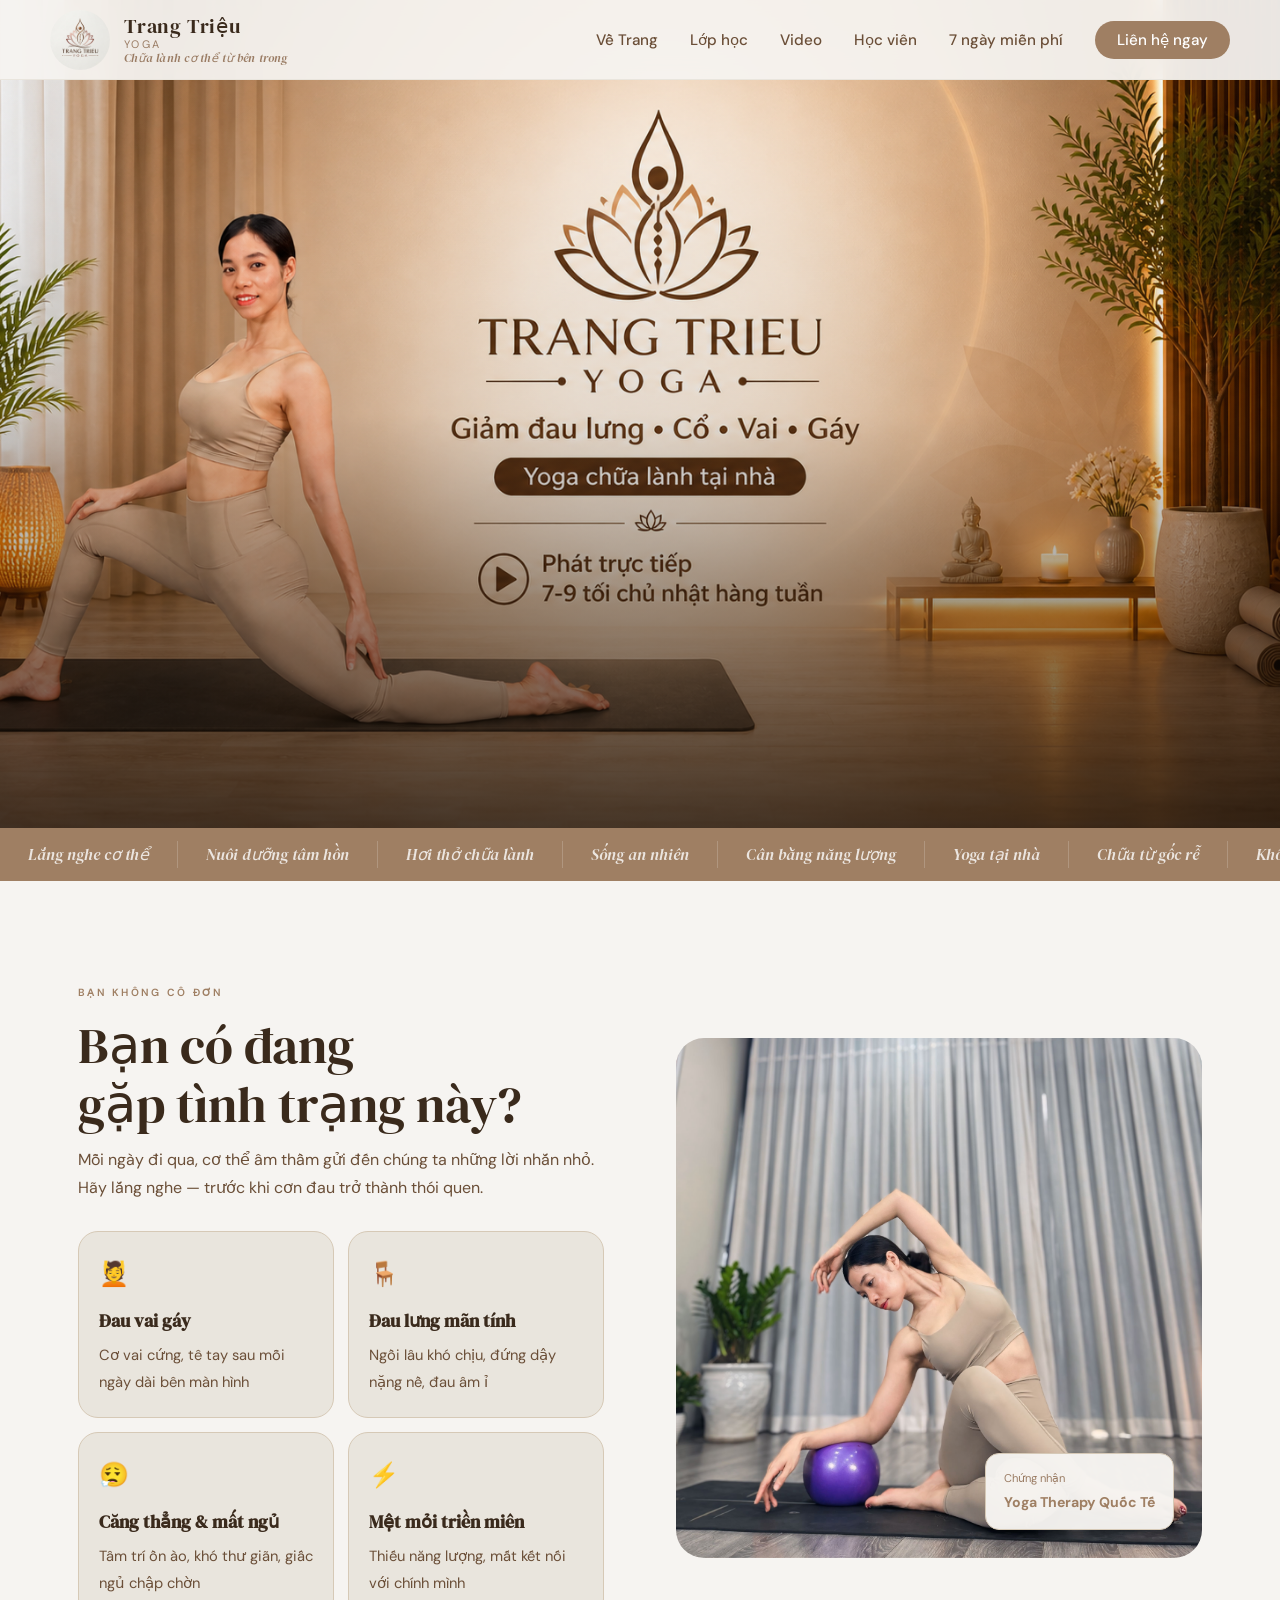
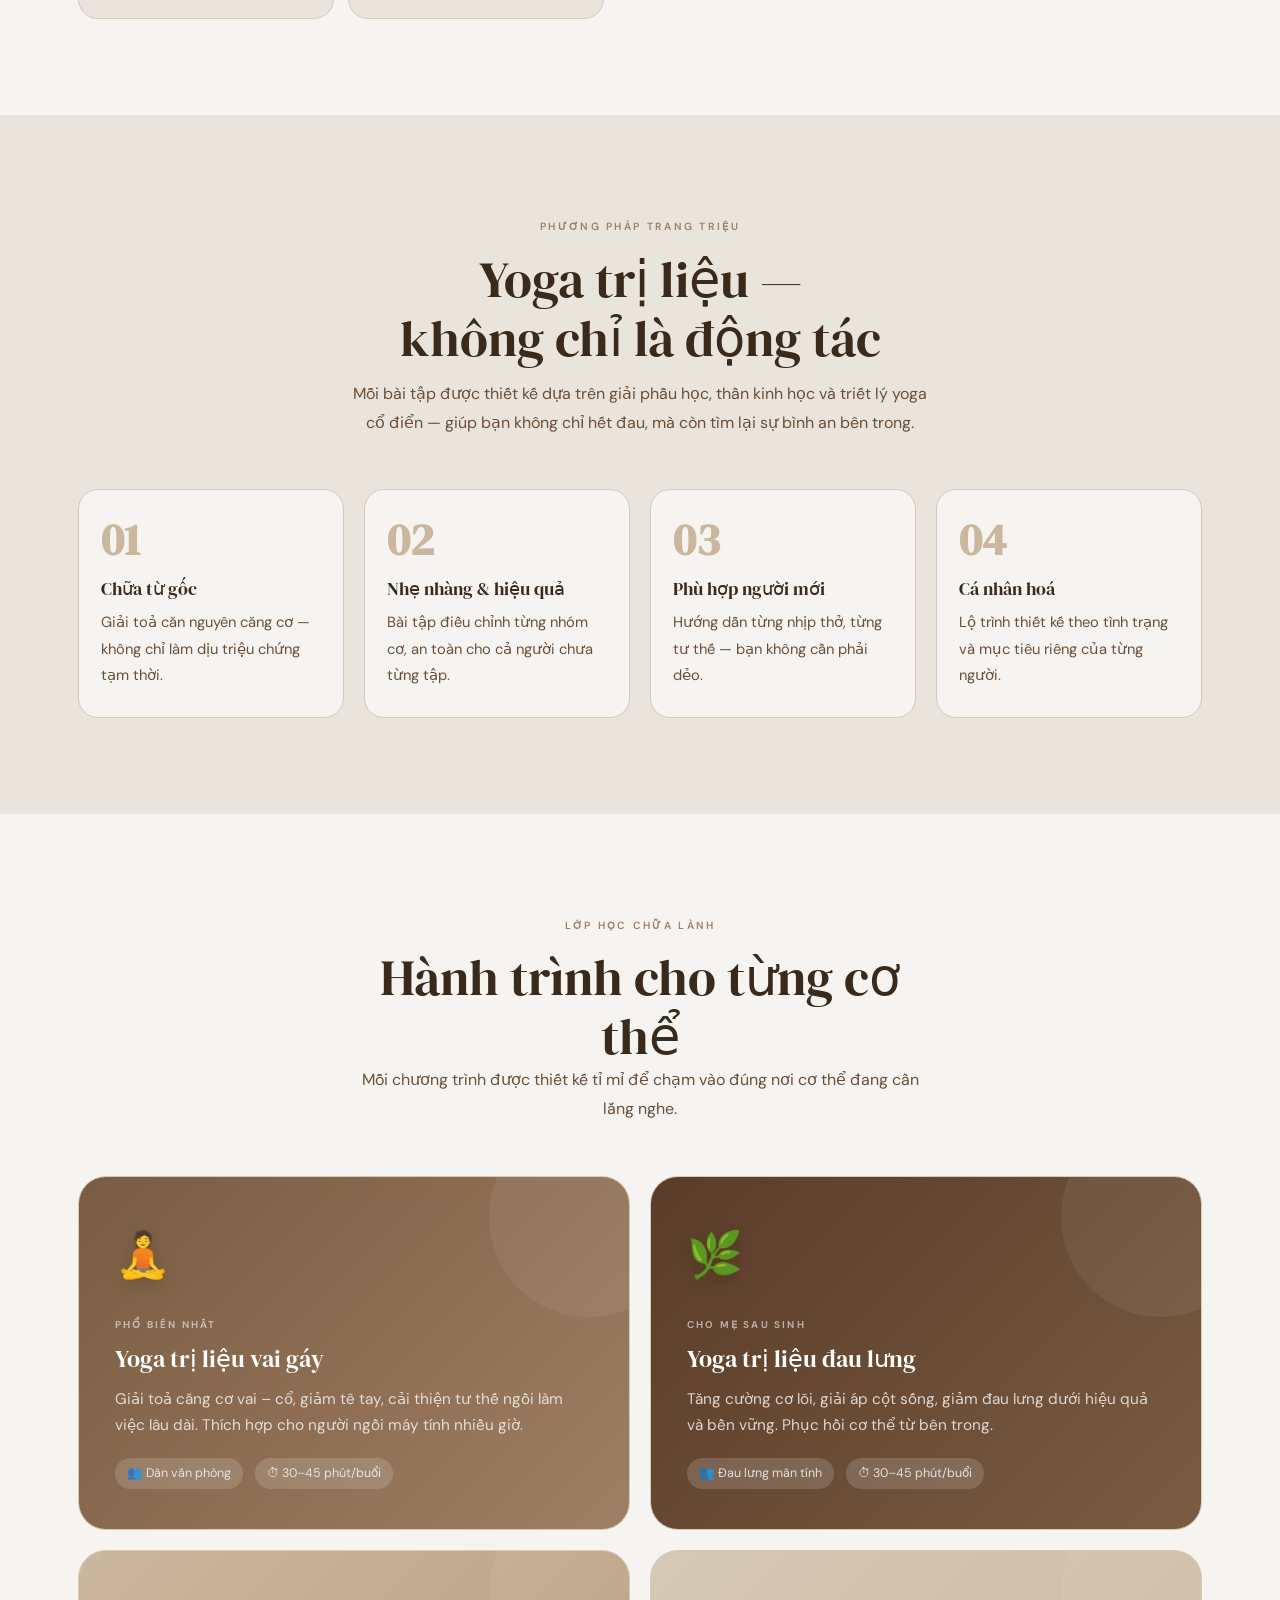
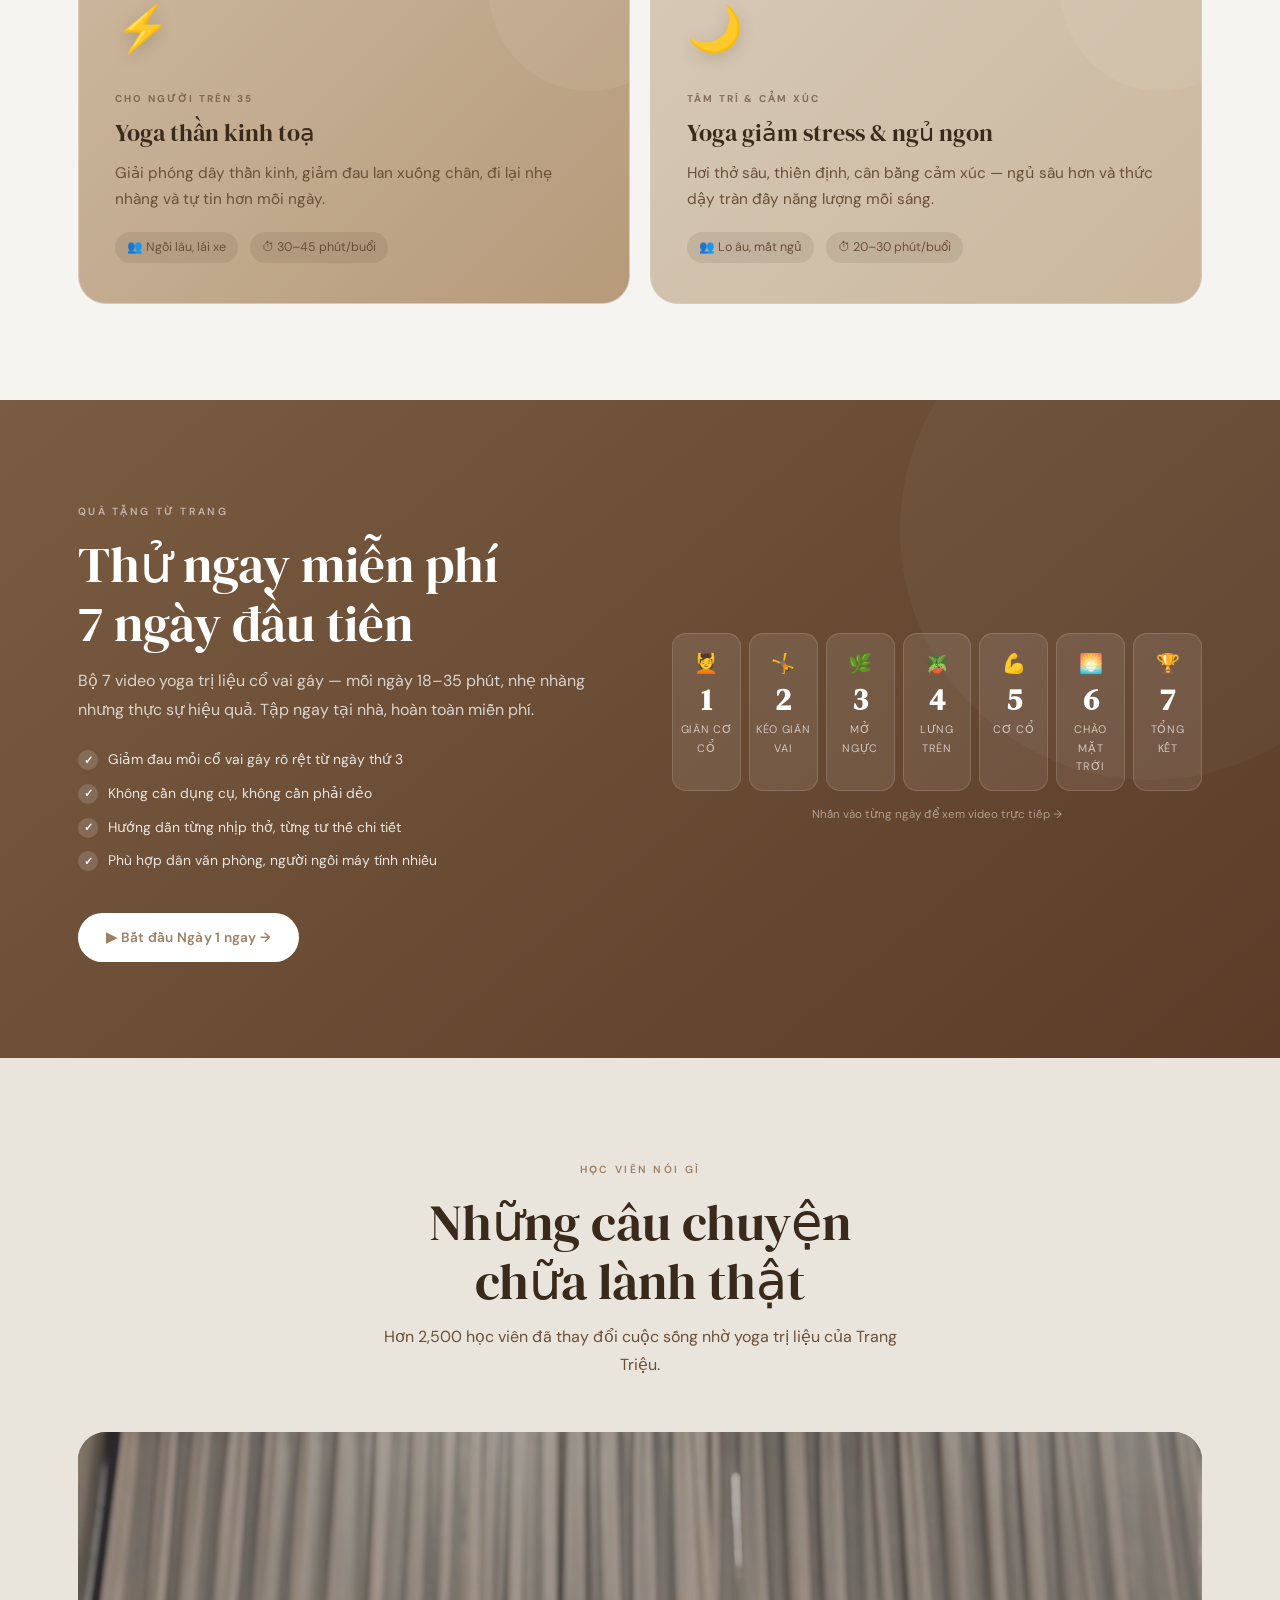
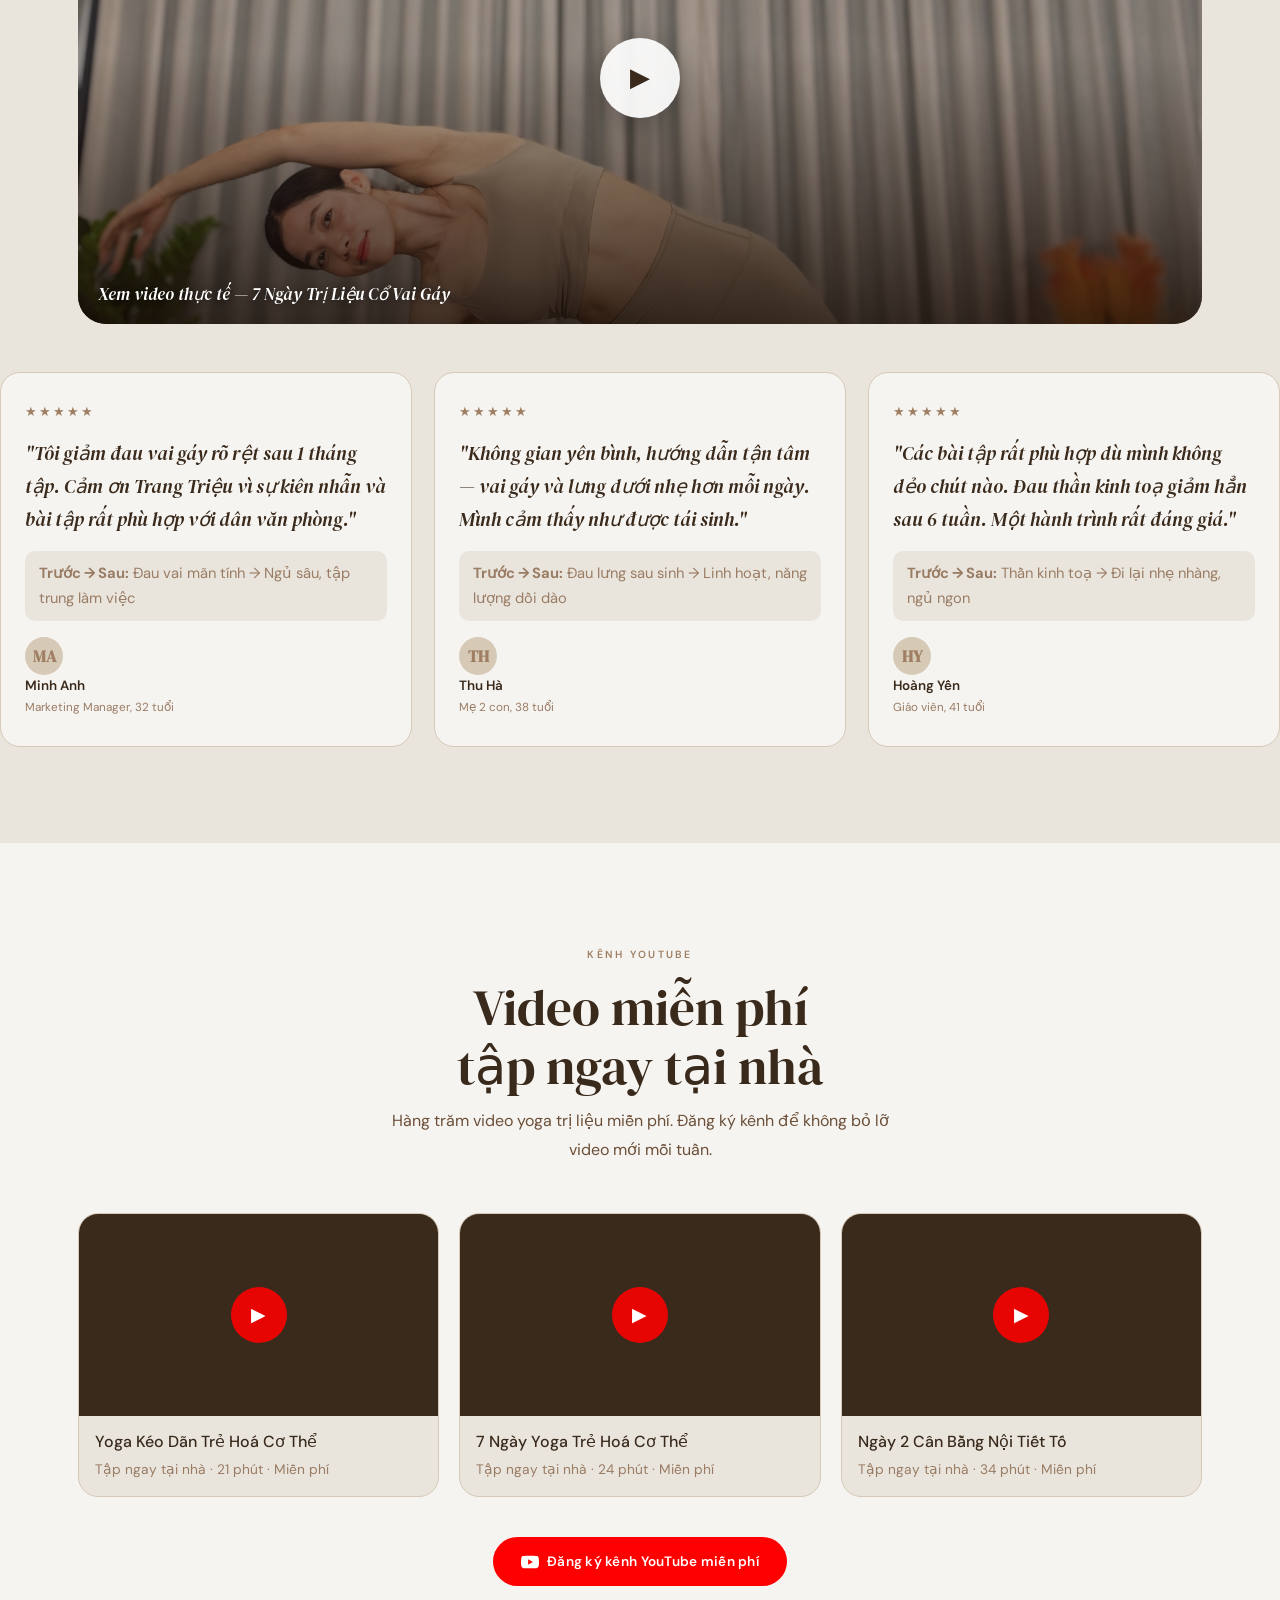
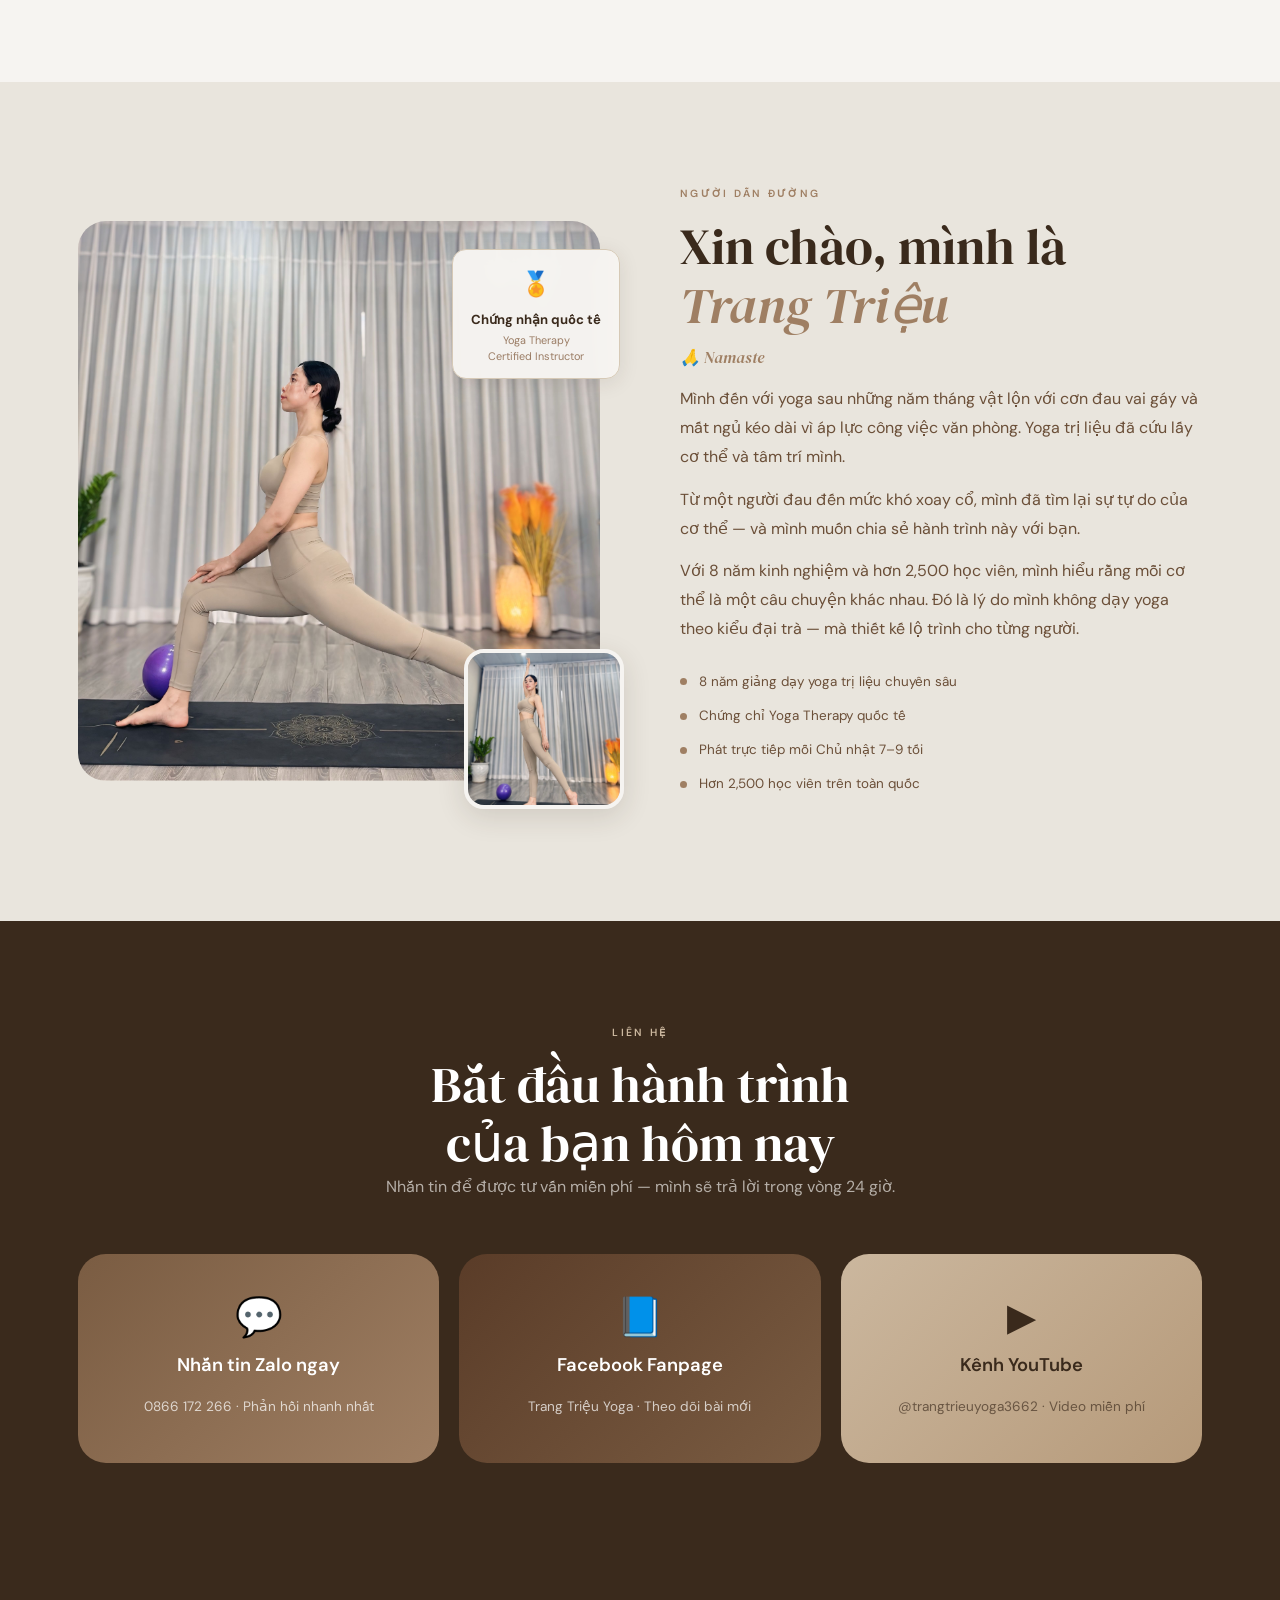
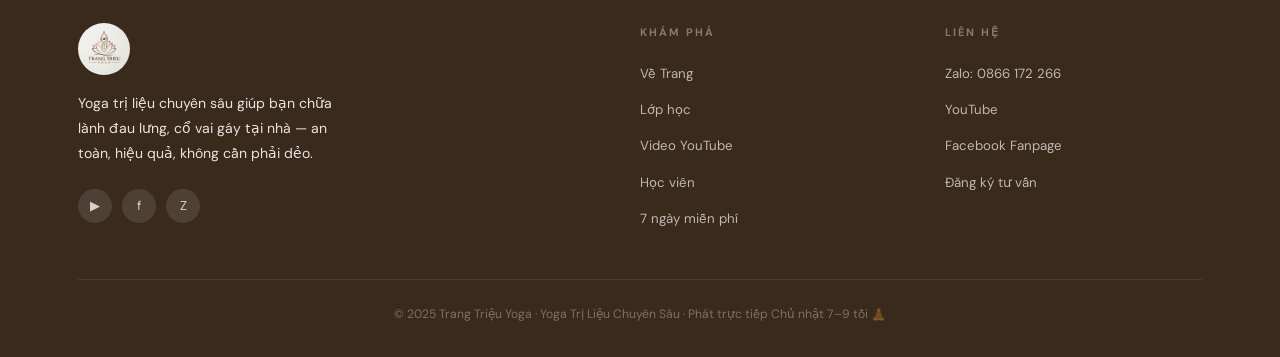
==== commit 5e91f8f8: "feat: swap fonts to DM Serif Display + DM Sans - Headings: Cormorant Garamond → DM Serif Display - B" ====
--- a/index.html
+++ b/index.html
@@ -26,7 +26,7 @@
   <meta name="twitter:image" content="assets/banner.png" />
   <link rel="preconnect" href="https://fonts.googleapis.com">
   <link rel="preconnect" href="https://fonts.gstatic.com" crossorigin>
-  <link href="https://fonts.googleapis.com/css2?family=Cormorant+Garamond:ital,wght@0,300;0,400;0,500;0,600;1,300;1,400;1,500&family=Be+Vietnam+Pro:wght@300;400;500;600&display=swap" rel="stylesheet">
+  <link href="https://fonts.googleapis.com/css2?family=DM+Serif+Display:ital@0;1&family=DM+Sans:ital,opsz,wght@0,9..40,300;0,9..40,400;0,9..40,500;0,9..40,600;1,9..40,300;1,9..40,400&display=swap" rel="stylesheet">
 
   <link rel="stylesheet" href="style.css" />
 </head>
--- a/style.css
+++ b/style.css
@@ -19,15 +19,15 @@
     /* ─── RESET ───────────────────────────────── */
     *, *::before, *::after { box-sizing: border-box; margin: 0; padding: 0; }
     html { scroll-behavior: smooth; font-size: 16px; }
-    body { font-family: 'Be Vietnam Pro', sans-serif; background: var(--c0); color: var(--ink); line-height: 1.7; overflow-x: hidden; }
+    body { font-family: 'DM Sans', sans-serif; background: var(--c0); color: var(--ink); line-height: 1.7; overflow-x: hidden; }
     img { display: block; max-width: 100%; }
     a { color: inherit; text-decoration: none; }
 
     /* ─── TYPOGRAPHY ──────────────────────────── */
-    .serif { font-family: 'Cormorant Garamond', serif; }
-    h1 { font-family: 'Cormorant Garamond', serif; font-size: clamp(2.8rem, 5.5vw, 4.2rem); font-weight: 300; line-height: 1.1; }
-    h2 { font-family: 'Cormorant Garamond', serif; font-size: clamp(2.2rem, 4vw, 3.2rem); font-weight: 300; line-height: 1.15; }
-    h3 { font-family: 'Cormorant Garamond', serif; font-size: clamp(1.3rem, 2.4vw, 1.8rem); font-weight: 400; line-height: 1.3; }
+    .serif { font-family: 'DM Serif Display', serif; }
+    h1 { font-family: 'DM Serif Display', serif; font-size: clamp(2.8rem, 5.5vw, 4.2rem); font-weight: 300; line-height: 1.1; }
+    h2 { font-family: 'DM Serif Display', serif; font-size: clamp(2.2rem, 4vw, 3.2rem); font-weight: 300; line-height: 1.15; }
+    h3 { font-family: 'DM Serif Display', serif; font-size: clamp(1.3rem, 2.4vw, 1.8rem); font-weight: 400; line-height: 1.3; }
     p  { font-size: 1rem; color: var(--mid); line-height: 1.8; }
     .label {
       display: inline-block;
@@ -43,7 +43,7 @@
     .btn {
       display: inline-flex; align-items: center; gap: 8px;
       padding: 13px 28px; border-radius: 100px;
-      font-family: 'Be Vietnam Pro', sans-serif; font-size: 0.85rem; font-weight: 600;
+      font-family: 'DM Sans', sans-serif; font-size: 0.85rem; font-weight: 600;
       letter-spacing: 0.02em; transition: all 0.22s; cursor: pointer; border: none;
     }
     .btn-dark { background: var(--ink); color: var(--c0); }
@@ -70,11 +70,11 @@
     .nav-brand { display: flex; align-items: center; gap: 14px; }
     .nav-brand img { height: 60px; width: 60px; object-fit: contain; border-radius: 50%; }
     .nav-brand-name {
-      font-family: 'Cormorant Garamond', serif;
+      font-family: 'DM Serif Display', serif;
       font-size: 1.25rem; color: var(--ink); letter-spacing: 0.04em; line-height: 1.2;
     }
-    .nav-brand-name span { display: block; font-size: 0.68rem; letter-spacing: 0.22em; text-transform: uppercase; color: var(--soft); font-family: 'Be Vietnam Pro', sans-serif; }
-    .nav-brand-slogan { display: block; font-size: 0.72rem; color: var(--soft); font-style: italic; font-family: 'Cormorant Garamond', serif; letter-spacing: 0.02em; margin-top: 1px; }
+    .nav-brand-name span { display: block; font-size: 0.68rem; letter-spacing: 0.22em; text-transform: uppercase; color: var(--soft); font-family: 'DM Sans', sans-serif; }
+    .nav-brand-slogan { display: block; font-size: 0.72rem; color: var(--soft); font-style: italic; font-family: 'DM Serif Display', serif; letter-spacing: 0.02em; margin-top: 1px; }
     .nav-links { display: flex; align-items: center; gap: 32px; list-style: none; }
     .nav-links a { font-size: 0.95rem; font-weight: 500; color: var(--mid); transition: color 0.2s; }
     .nav-links a:hover { color: var(--c5); }
@@ -116,7 +116,7 @@
     .hero-content h1 { color: #fff; margin-bottom: 6px; text-shadow: 0 2px 20px rgba(0,0,0,0.3); }
     .hero-content h1 em { font-style: italic; color: var(--c3); display: block; }
     .hero-sub {
-      font-family: 'Cormorant Garamond', serif;
+      font-family: 'DM Serif Display', serif;
       font-size: clamp(1rem, 1.6vw, 1.3rem); font-style: italic; font-weight: 300;
       color: rgba(246,244,241,0.82); margin-bottom: 20px;
     }
@@ -126,7 +126,7 @@
       display: flex; gap: 48px; padding-top: 28px;
       border-top: 1px solid rgba(246,244,241,0.2);
     }
-    .stat-num { font-family: 'Cormorant Garamond', serif; font-size: 2.4rem; font-weight: 600; color: #fff; display: block; line-height: 1; margin-bottom: 4px; }
+    .stat-num { font-family: 'DM Serif Display', serif; font-size: 2.4rem; font-weight: 600; color: #fff; display: block; line-height: 1; margin-bottom: 4px; }
     .stat-lbl { font-size: 0.67rem; letter-spacing: 0.15em; text-transform: uppercase; color: rgba(246,244,241,0.6); }
     @keyframes blink { 0%,100%{opacity:1} 50%{opacity:0.3} }
 
@@ -134,7 +134,7 @@
     .marquee { background: var(--c5); overflow: hidden; padding: 13px 0; }
     .marquee-track { display: flex; width: max-content; animation: marquee 28s linear infinite; }
     .marquee-item {
-      font-family: 'Cormorant Garamond', serif; font-size: 1rem; font-style: italic; font-weight: 300;
+      font-family: 'DM Serif Display', serif; font-size: 1rem; font-style: italic; font-weight: 300;
       color: rgba(246,244,241,0.88); white-space: nowrap; padding: 0 28px;
       border-right: 1px solid rgba(255,255,255,0.18);
     }
@@ -149,7 +149,7 @@
       border: 1px solid var(--c2);
     }
     .pain-icon { font-size: 1.5rem; margin-bottom: 10px; }
-    .pain-card h4 { font-family: 'Cormorant Garamond', serif; font-size: 1.15rem; font-weight: 600; color: var(--ink); margin-bottom: 6px; }
+    .pain-card h4 { font-family: 'DM Serif Display', serif; font-size: 1.15rem; font-weight: 600; color: var(--ink); margin-bottom: 6px; }
     .pain-card p { font-size: 0.92rem; }
     .pain-photo { position: relative; border-radius: var(--r-lg); overflow: hidden; }
     .pain-photo img { width: 100%; height: 520px; object-fit: cover; object-position: top; }
@@ -172,7 +172,7 @@
       border: 1px solid var(--c2); transition: transform 0.22s, box-shadow 0.22s;
     }
     .method-card:hover { transform: translateY(-5px); box-shadow: 0 16px 40px rgba(0,0,0,0.06); }
-    .method-num { font-family: 'Cormorant Garamond', serif; font-size: 2.8rem; font-weight: 600; color: var(--c3); line-height: 1; margin-bottom: 14px; }
+    .method-num { font-family: 'DM Serif Display', serif; font-size: 2.8rem; font-weight: 600; color: var(--c3); line-height: 1; margin-bottom: 14px; }
     .method-card h3 { font-size: 1.15rem; color: var(--ink); margin-bottom: 8px; }
     .method-card p { font-size: 0.92rem; }
 
@@ -253,7 +253,7 @@
     .fc-form input {
       flex: 1; min-width: 200px; padding: 13px 20px; border-radius: 100px;
       border: 1.5px solid rgba(255,255,255,0.25); background: rgba(255,255,255,0.1);
-      color: #fff; font-family: 'Be Vietnam Pro', sans-serif; font-size: 0.87rem; outline: none;
+      color: #fff; font-family: 'DM Sans', sans-serif; font-size: 0.87rem; outline: none;
     }
     .fc-form input::placeholder { color: rgba(255,255,255,0.55); }
     .fc-form input:focus { border-color: rgba(255,255,255,0.55); }
@@ -263,7 +263,7 @@
       padding: 14px 6px; text-align: center; border: 1px solid rgba(255,255,255,0.14);
     }
     .day-icon { font-size: 1.2rem; display: block; margin-bottom: 4px; }
-    .day-num { font-family: 'Cormorant Garamond', serif; font-size: 1.9rem; font-weight: 600; color: #fff; display: block; line-height: 1; }
+    .day-num { font-family: 'DM Serif Display', serif; font-size: 1.9rem; font-weight: 600; color: #fff; display: block; line-height: 1; }
     .day-lbl { font-size: 0.68rem; letter-spacing: 0.06em; text-transform: uppercase; color: rgba(246,244,241,0.7); display: block; margin-top: 5px; }
     a.day-tile { cursor: pointer; transition: background 0.2s, transform 0.2s; }
     a.day-tile:hover { background: rgba(255,255,255,0.2); transform: translateY(-3px); }
@@ -297,7 +297,7 @@
     .video-box-caption {
       position: absolute; bottom: 0; left: 0; right: 0;
       padding: 14px 20px;
-      font-family: 'Cormorant Garamond', serif; font-size: 1.05rem; font-style: italic;
+      font-family: 'DM Serif Display', serif; font-size: 1.05rem; font-style: italic;
       color: #fff; text-shadow: 0 1px 6px rgba(0,0,0,0.5);
       white-space: nowrap; overflow: hidden; text-overflow: ellipsis;
     }
@@ -309,7 +309,7 @@
     }
     .stars { color: var(--c5); font-size: 0.82rem; letter-spacing: 2px; margin-bottom: 14px; }
     .test-card blockquote {
-      font-family: 'Cormorant Garamond', serif; font-size: 1.2rem;
+      font-family: 'DM Serif Display', serif; font-size: 1.2rem;
       font-style: italic; color: var(--ink); line-height: 1.7; margin-bottom: 16px;
     }
     .test-ba {
@@ -321,7 +321,7 @@
     .author-av {
       width: 38px; height: 38px; border-radius: 50%; background: var(--c2);
       display: flex; align-items: center; justify-content: center;
-      font-family: 'Cormorant Garamond', serif; font-size: 1rem; font-weight: 600; color: var(--c5);
+      font-family: 'DM Serif Display', serif; font-size: 1rem; font-weight: 600; color: var(--c5);
     }
     .author-name { font-size: 0.84rem; font-weight: 600; color: var(--ink); }
     .author-role { font-size: 0.73rem; color: var(--soft); }
@@ -375,7 +375,7 @@
     .about-text { padding-bottom: 28px; }
     .about-text h2 { color: var(--ink); margin-bottom: 8px; }
     .about-text h2 em { color: var(--c5); }
-    .namaste { font-family: 'Cormorant Garamond', serif; font-size: 1rem; font-style: italic; color: var(--c5); margin-bottom: 22px; }
+    .namaste { font-family: 'DM Serif Display', serif; font-size: 1rem; font-style: italic; color: var(--c5); margin-bottom: 22px; }
     .about-text p { margin-bottom: 14px; }
     .creds { display: flex; flex-direction: column; gap: 10px; margin-top: 26px; }
     .cred { display: flex; align-items: center; gap: 12px; }
@@ -455,7 +455,7 @@
       width: 52px; height: 52px; border-radius: 50%; background: #0068ff;
       display: flex; align-items: center; justify-content: center;
       box-shadow: 0 4px 16px rgba(0,104,255,0.4);
-      color: #fff; font-weight: 700; font-size: 0.72rem; font-family: 'Be Vietnam Pro', sans-serif;
+      color: #fff; font-weight: 700; font-size: 0.72rem; font-family: 'DM Sans', sans-serif;
       animation: zpulse 2.5s ease-in-out infinite;
     }
     @keyframes zpulse { 0%,100%{box-shadow:0 4px 16px rgba(0,104,255,.4)} 50%{box-shadow:0 4px 28px rgba(0,104,255,.7)} }
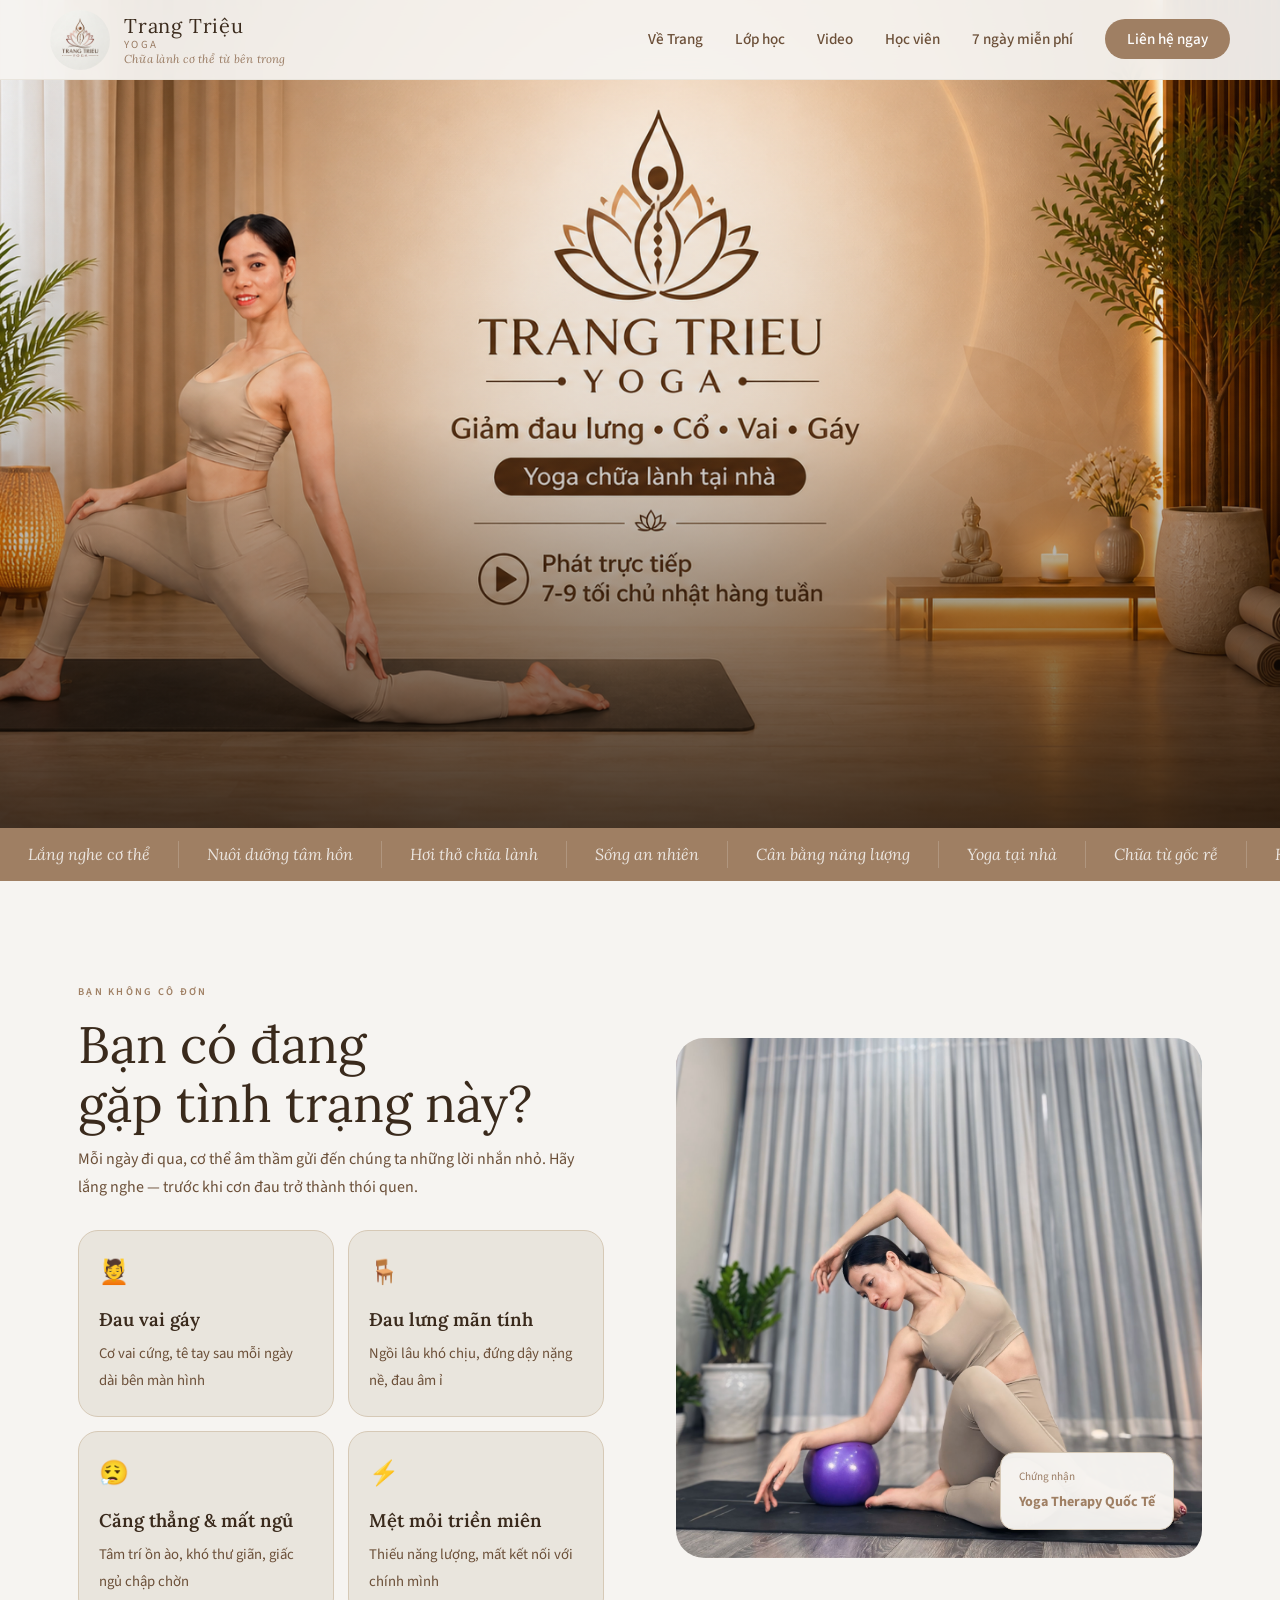
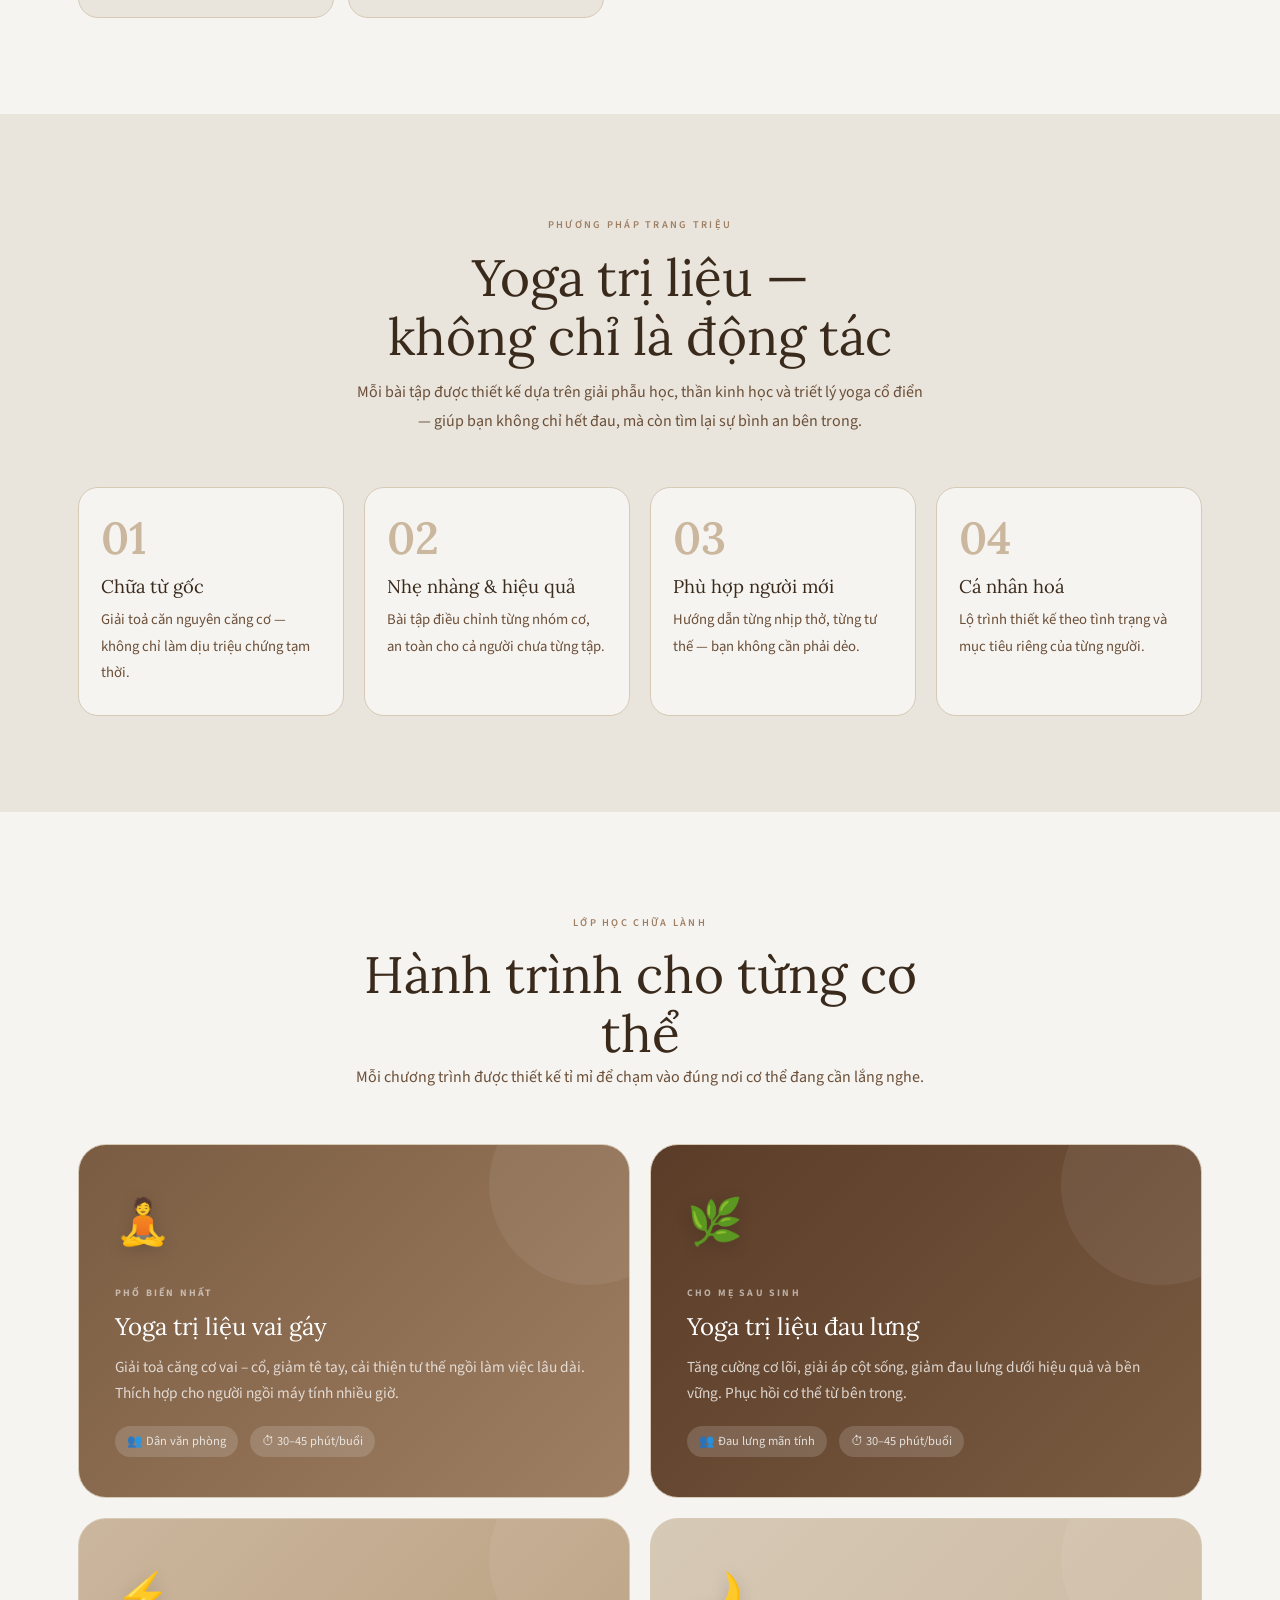
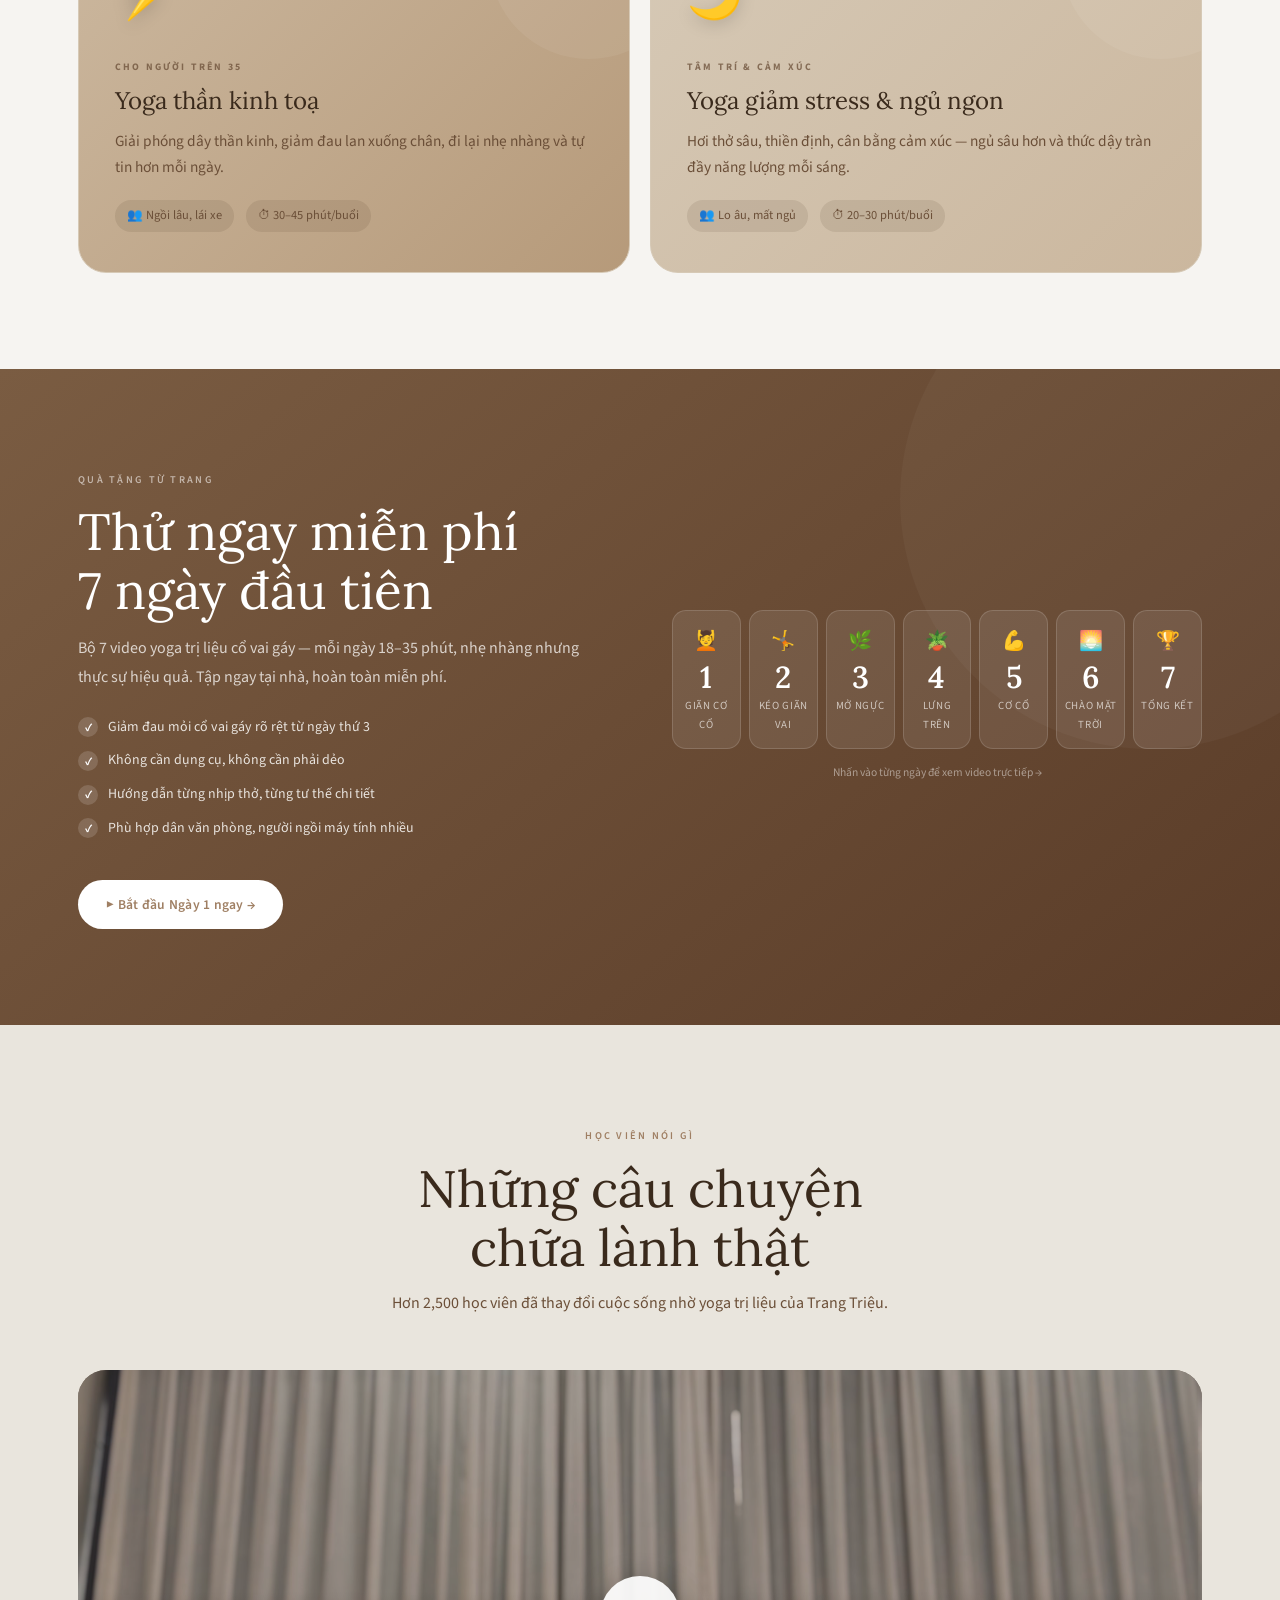
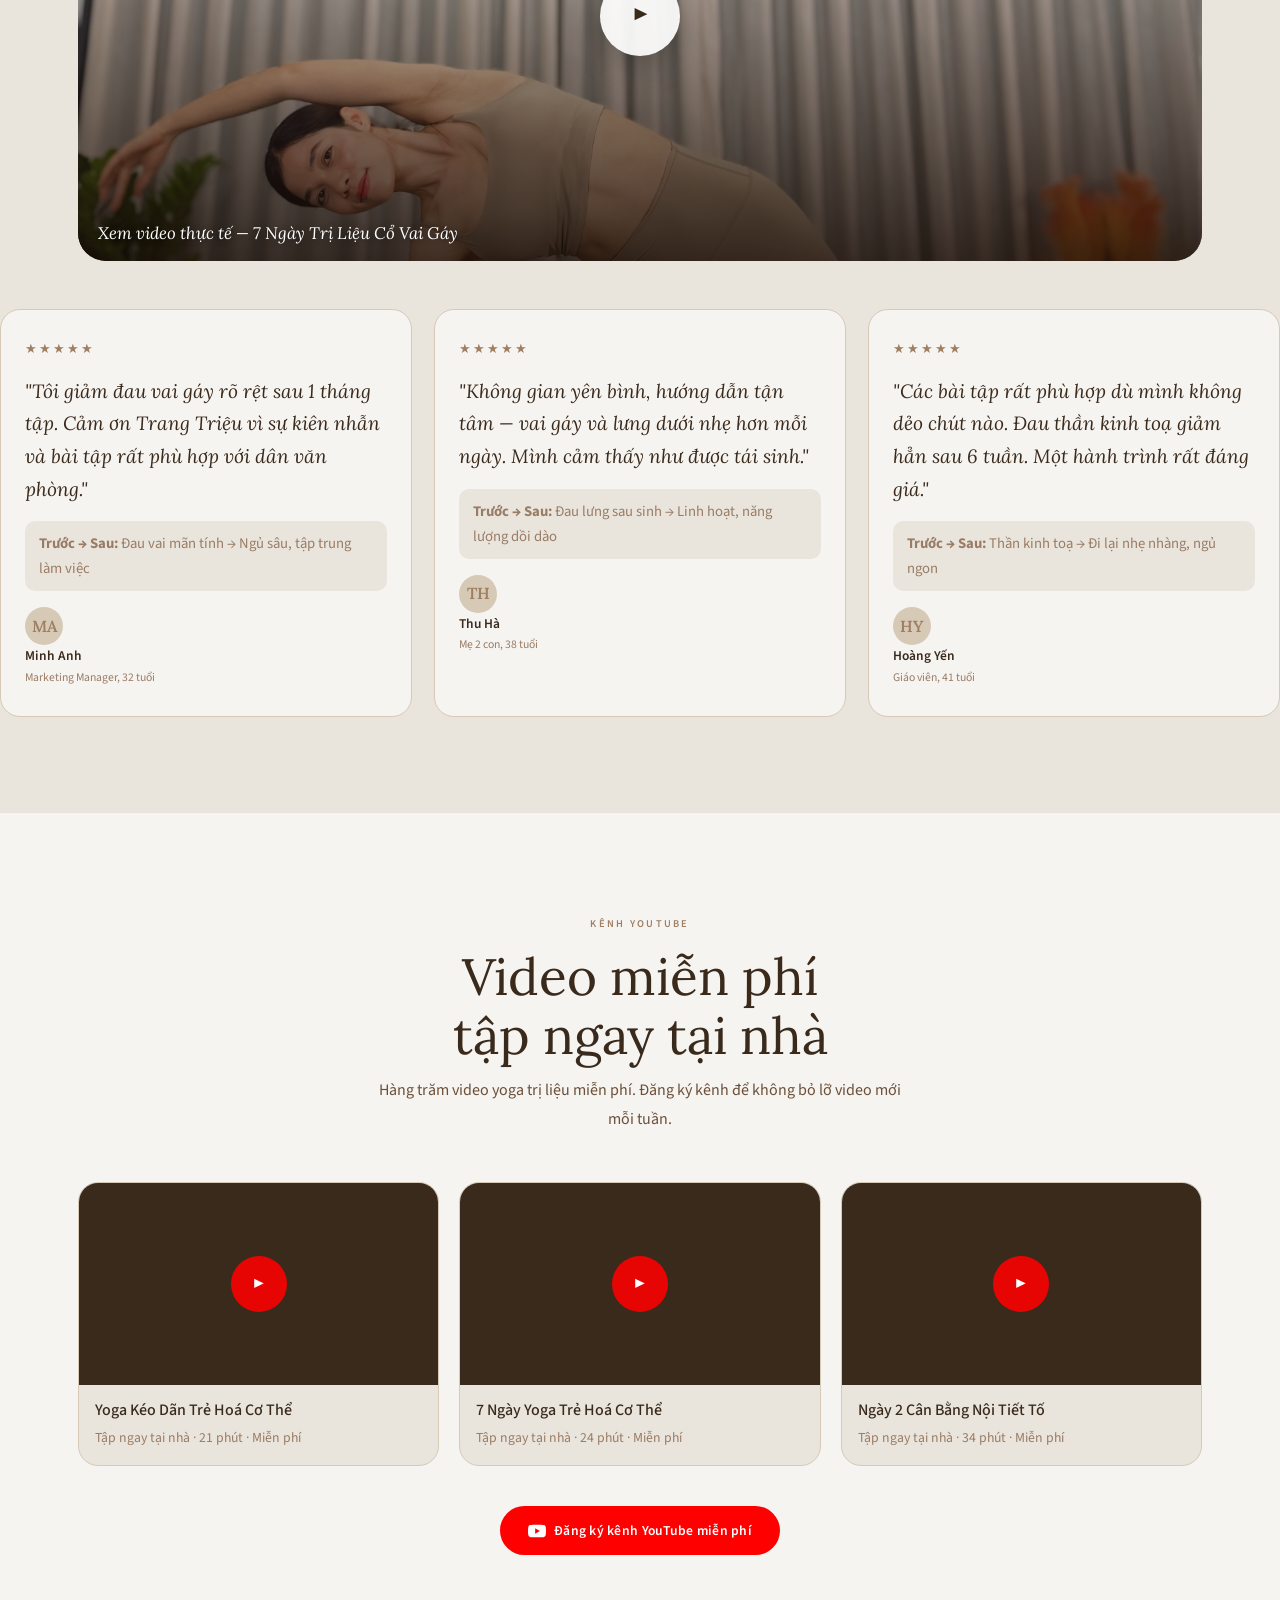
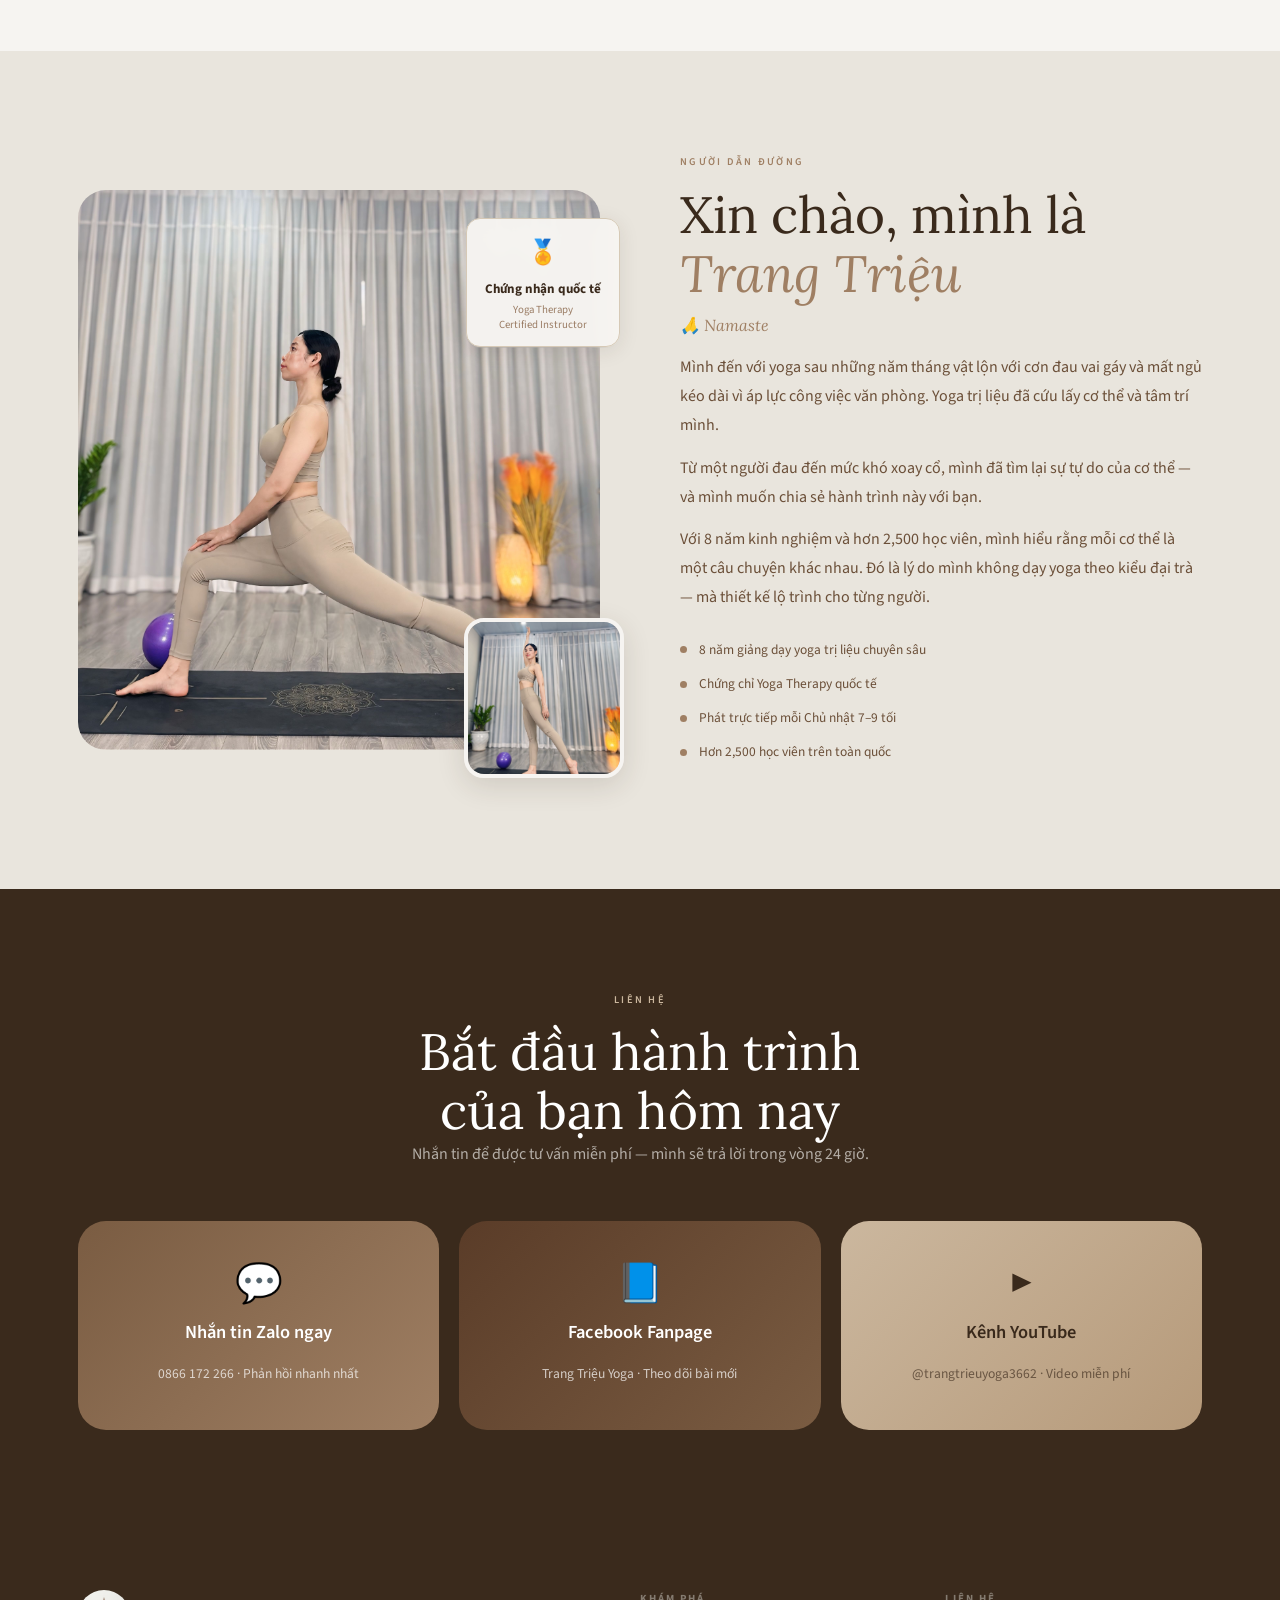
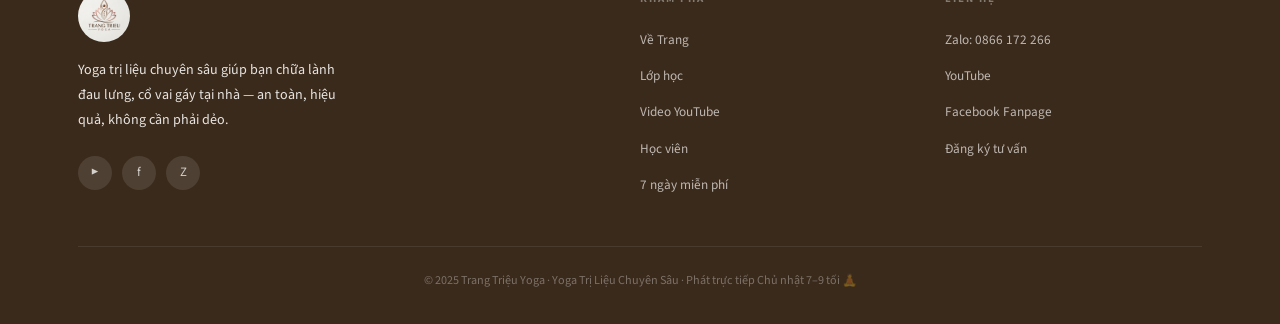
==== commit f3d31dd1: "feat: swap fonts to Lora + Source Sans 3 (Option C)" ====
--- a/index.html
+++ b/index.html
@@ -26,7 +26,7 @@
   <meta name="twitter:image" content="assets/banner.png" />
   <link rel="preconnect" href="https://fonts.googleapis.com">
   <link rel="preconnect" href="https://fonts.gstatic.com" crossorigin>
-  <link href="https://fonts.googleapis.com/css2?family=DM+Serif+Display:ital@0;1&family=DM+Sans:ital,opsz,wght@0,9..40,300;0,9..40,400;0,9..40,500;0,9..40,600;1,9..40,300;1,9..40,400&display=swap" rel="stylesheet">
+  <link href="https://fonts.googleapis.com/css2?family=Lora:ital,wght@0,400;0,500;0,600;1,400;1,500&family=Source+Sans+3:wght@300;400;500;600&display=swap" rel="stylesheet">
 
   <link rel="stylesheet" href="style.css" />
 </head>
--- a/style.css
+++ b/style.css
@@ -19,15 +19,15 @@
     /* ─── RESET ───────────────────────────────── */
     *, *::before, *::after { box-sizing: border-box; margin: 0; padding: 0; }
     html { scroll-behavior: smooth; font-size: 16px; }
-    body { font-family: 'DM Sans', sans-serif; background: var(--c0); color: var(--ink); line-height: 1.7; overflow-x: hidden; }
+    body { font-family: 'Source Sans 3', sans-serif; background: var(--c0); color: var(--ink); line-height: 1.7; overflow-x: hidden; }
     img { display: block; max-width: 100%; }
     a { color: inherit; text-decoration: none; }
 
     /* ─── TYPOGRAPHY ──────────────────────────── */
-    .serif { font-family: 'DM Serif Display', serif; }
-    h1 { font-family: 'DM Serif Display', serif; font-size: clamp(2.8rem, 5.5vw, 4.2rem); font-weight: 300; line-height: 1.1; }
-    h2 { font-family: 'DM Serif Display', serif; font-size: clamp(2.2rem, 4vw, 3.2rem); font-weight: 300; line-height: 1.15; }
-    h3 { font-family: 'DM Serif Display', serif; font-size: clamp(1.3rem, 2.4vw, 1.8rem); font-weight: 400; line-height: 1.3; }
+    .serif { font-family: 'Lora', serif; }
+    h1 { font-family: 'Lora', serif; font-size: clamp(2.8rem, 5.5vw, 4.2rem); font-weight: 300; line-height: 1.1; }
+    h2 { font-family: 'Lora', serif; font-size: clamp(2.2rem, 4vw, 3.2rem); font-weight: 300; line-height: 1.15; }
+    h3 { font-family: 'Lora', serif; font-size: clamp(1.3rem, 2.4vw, 1.8rem); font-weight: 400; line-height: 1.3; }
     p  { font-size: 1rem; color: var(--mid); line-height: 1.8; }
     .label {
       display: inline-block;
@@ -43,7 +43,7 @@
     .btn {
       display: inline-flex; align-items: center; gap: 8px;
       padding: 13px 28px; border-radius: 100px;
-      font-family: 'DM Sans', sans-serif; font-size: 0.85rem; font-weight: 600;
+      font-family: 'Source Sans 3', sans-serif; font-size: 0.85rem; font-weight: 600;
       letter-spacing: 0.02em; transition: all 0.22s; cursor: pointer; border: none;
     }
     .btn-dark { background: var(--ink); color: var(--c0); }
@@ -70,11 +70,11 @@
     .nav-brand { display: flex; align-items: center; gap: 14px; }
     .nav-brand img { height: 60px; width: 60px; object-fit: contain; border-radius: 50%; }
     .nav-brand-name {
-      font-family: 'DM Serif Display', serif;
+      font-family: 'Lora', serif;
       font-size: 1.25rem; color: var(--ink); letter-spacing: 0.04em; line-height: 1.2;
     }
-    .nav-brand-name span { display: block; font-size: 0.68rem; letter-spacing: 0.22em; text-transform: uppercase; color: var(--soft); font-family: 'DM Sans', sans-serif; }
-    .nav-brand-slogan { display: block; font-size: 0.72rem; color: var(--soft); font-style: italic; font-family: 'DM Serif Display', serif; letter-spacing: 0.02em; margin-top: 1px; }
+    .nav-brand-name span { display: block; font-size: 0.68rem; letter-spacing: 0.22em; text-transform: uppercase; color: var(--soft); font-family: 'Source Sans 3', sans-serif; }
+    .nav-brand-slogan { display: block; font-size: 0.72rem; color: var(--soft); font-style: italic; font-family: 'Lora', serif; letter-spacing: 0.02em; margin-top: 1px; }
     .nav-links { display: flex; align-items: center; gap: 32px; list-style: none; }
     .nav-links a { font-size: 0.95rem; font-weight: 500; color: var(--mid); transition: color 0.2s; }
     .nav-links a:hover { color: var(--c5); }
@@ -116,7 +116,7 @@
     .hero-content h1 { color: #fff; margin-bottom: 6px; text-shadow: 0 2px 20px rgba(0,0,0,0.3); }
     .hero-content h1 em { font-style: italic; color: var(--c3); display: block; }
     .hero-sub {
-      font-family: 'DM Serif Display', serif;
+      font-family: 'Lora', serif;
       font-size: clamp(1rem, 1.6vw, 1.3rem); font-style: italic; font-weight: 300;
       color: rgba(246,244,241,0.82); margin-bottom: 20px;
     }
@@ -126,7 +126,7 @@
       display: flex; gap: 48px; padding-top: 28px;
       border-top: 1px solid rgba(246,244,241,0.2);
     }
-    .stat-num { font-family: 'DM Serif Display', serif; font-size: 2.4rem; font-weight: 600; color: #fff; display: block; line-height: 1; margin-bottom: 4px; }
+    .stat-num { font-family: 'Lora', serif; font-size: 2.4rem; font-weight: 600; color: #fff; display: block; line-height: 1; margin-bottom: 4px; }
     .stat-lbl { font-size: 0.67rem; letter-spacing: 0.15em; text-transform: uppercase; color: rgba(246,244,241,0.6); }
     @keyframes blink { 0%,100%{opacity:1} 50%{opacity:0.3} }
 
@@ -134,7 +134,7 @@
     .marquee { background: var(--c5); overflow: hidden; padding: 13px 0; }
     .marquee-track { display: flex; width: max-content; animation: marquee 28s linear infinite; }
     .marquee-item {
-      font-family: 'DM Serif Display', serif; font-size: 1rem; font-style: italic; font-weight: 300;
+      font-family: 'Lora', serif; font-size: 1rem; font-style: italic; font-weight: 300;
       color: rgba(246,244,241,0.88); white-space: nowrap; padding: 0 28px;
       border-right: 1px solid rgba(255,255,255,0.18);
     }
@@ -149,7 +149,7 @@
       border: 1px solid var(--c2);
     }
     .pain-icon { font-size: 1.5rem; margin-bottom: 10px; }
-    .pain-card h4 { font-family: 'DM Serif Display', serif; font-size: 1.15rem; font-weight: 600; color: var(--ink); margin-bottom: 6px; }
+    .pain-card h4 { font-family: 'Lora', serif; font-size: 1.15rem; font-weight: 600; color: var(--ink); margin-bottom: 6px; }
     .pain-card p { font-size: 0.92rem; }
     .pain-photo { position: relative; border-radius: var(--r-lg); overflow: hidden; }
     .pain-photo img { width: 100%; height: 520px; object-fit: cover; object-position: top; }
@@ -172,7 +172,7 @@
       border: 1px solid var(--c2); transition: transform 0.22s, box-shadow 0.22s;
     }
     .method-card:hover { transform: translateY(-5px); box-shadow: 0 16px 40px rgba(0,0,0,0.06); }
-    .method-num { font-family: 'DM Serif Display', serif; font-size: 2.8rem; font-weight: 600; color: var(--c3); line-height: 1; margin-bottom: 14px; }
+    .method-num { font-family: 'Lora', serif; font-size: 2.8rem; font-weight: 600; color: var(--c3); line-height: 1; margin-bottom: 14px; }
     .method-card h3 { font-size: 1.15rem; color: var(--ink); margin-bottom: 8px; }
     .method-card p { font-size: 0.92rem; }
 
@@ -253,7 +253,7 @@
     .fc-form input {
       flex: 1; min-width: 200px; padding: 13px 20px; border-radius: 100px;
       border: 1.5px solid rgba(255,255,255,0.25); background: rgba(255,255,255,0.1);
-      color: #fff; font-family: 'DM Sans', sans-serif; font-size: 0.87rem; outline: none;
+      color: #fff; font-family: 'Source Sans 3', sans-serif; font-size: 0.87rem; outline: none;
     }
     .fc-form input::placeholder { color: rgba(255,255,255,0.55); }
     .fc-form input:focus { border-color: rgba(255,255,255,0.55); }
@@ -263,7 +263,7 @@
       padding: 14px 6px; text-align: center; border: 1px solid rgba(255,255,255,0.14);
     }
     .day-icon { font-size: 1.2rem; display: block; margin-bottom: 4px; }
-    .day-num { font-family: 'DM Serif Display', serif; font-size: 1.9rem; font-weight: 600; color: #fff; display: block; line-height: 1; }
+    .day-num { font-family: 'Lora', serif; font-size: 1.9rem; font-weight: 600; color: #fff; display: block; line-height: 1; }
     .day-lbl { font-size: 0.68rem; letter-spacing: 0.06em; text-transform: uppercase; color: rgba(246,244,241,0.7); display: block; margin-top: 5px; }
     a.day-tile { cursor: pointer; transition: background 0.2s, transform 0.2s; }
     a.day-tile:hover { background: rgba(255,255,255,0.2); transform: translateY(-3px); }
@@ -297,7 +297,7 @@
     .video-box-caption {
       position: absolute; bottom: 0; left: 0; right: 0;
       padding: 14px 20px;
-      font-family: 'DM Serif Display', serif; font-size: 1.05rem; font-style: italic;
+      font-family: 'Lora', serif; font-size: 1.05rem; font-style: italic;
       color: #fff; text-shadow: 0 1px 6px rgba(0,0,0,0.5);
       white-space: nowrap; overflow: hidden; text-overflow: ellipsis;
     }
@@ -309,7 +309,7 @@
     }
     .stars { color: var(--c5); font-size: 0.82rem; letter-spacing: 2px; margin-bottom: 14px; }
     .test-card blockquote {
-      font-family: 'DM Serif Display', serif; font-size: 1.2rem;
+      font-family: 'Lora', serif; font-size: 1.2rem;
       font-style: italic; color: var(--ink); line-height: 1.7; margin-bottom: 16px;
     }
     .test-ba {
@@ -321,7 +321,7 @@
     .author-av {
       width: 38px; height: 38px; border-radius: 50%; background: var(--c2);
       display: flex; align-items: center; justify-content: center;
-      font-family: 'DM Serif Display', serif; font-size: 1rem; font-weight: 600; color: var(--c5);
+      font-family: 'Lora', serif; font-size: 1rem; font-weight: 600; color: var(--c5);
     }
     .author-name { font-size: 0.84rem; font-weight: 600; color: var(--ink); }
     .author-role { font-size: 0.73rem; color: var(--soft); }
@@ -375,7 +375,7 @@
     .about-text { padding-bottom: 28px; }
     .about-text h2 { color: var(--ink); margin-bottom: 8px; }
     .about-text h2 em { color: var(--c5); }
-    .namaste { font-family: 'DM Serif Display', serif; font-size: 1rem; font-style: italic; color: var(--c5); margin-bottom: 22px; }
+    .namaste { font-family: 'Lora', serif; font-size: 1rem; font-style: italic; color: var(--c5); margin-bottom: 22px; }
     .about-text p { margin-bottom: 14px; }
     .creds { display: flex; flex-direction: column; gap: 10px; margin-top: 26px; }
     .cred { display: flex; align-items: center; gap: 12px; }
@@ -455,7 +455,7 @@
       width: 52px; height: 52px; border-radius: 50%; background: #0068ff;
       display: flex; align-items: center; justify-content: center;
       box-shadow: 0 4px 16px rgba(0,104,255,0.4);
-      color: #fff; font-weight: 700; font-size: 0.72rem; font-family: 'DM Sans', sans-serif;
+      color: #fff; font-weight: 700; font-size: 0.72rem; font-family: 'Source Sans 3', sans-serif;
       animation: zpulse 2.5s ease-in-out infinite;
     }
     @keyframes zpulse { 0%,100%{box-shadow:0 4px 16px rgba(0,104,255,.4)} 50%{box-shadow:0 4px 28px rgba(0,104,255,.7)} }
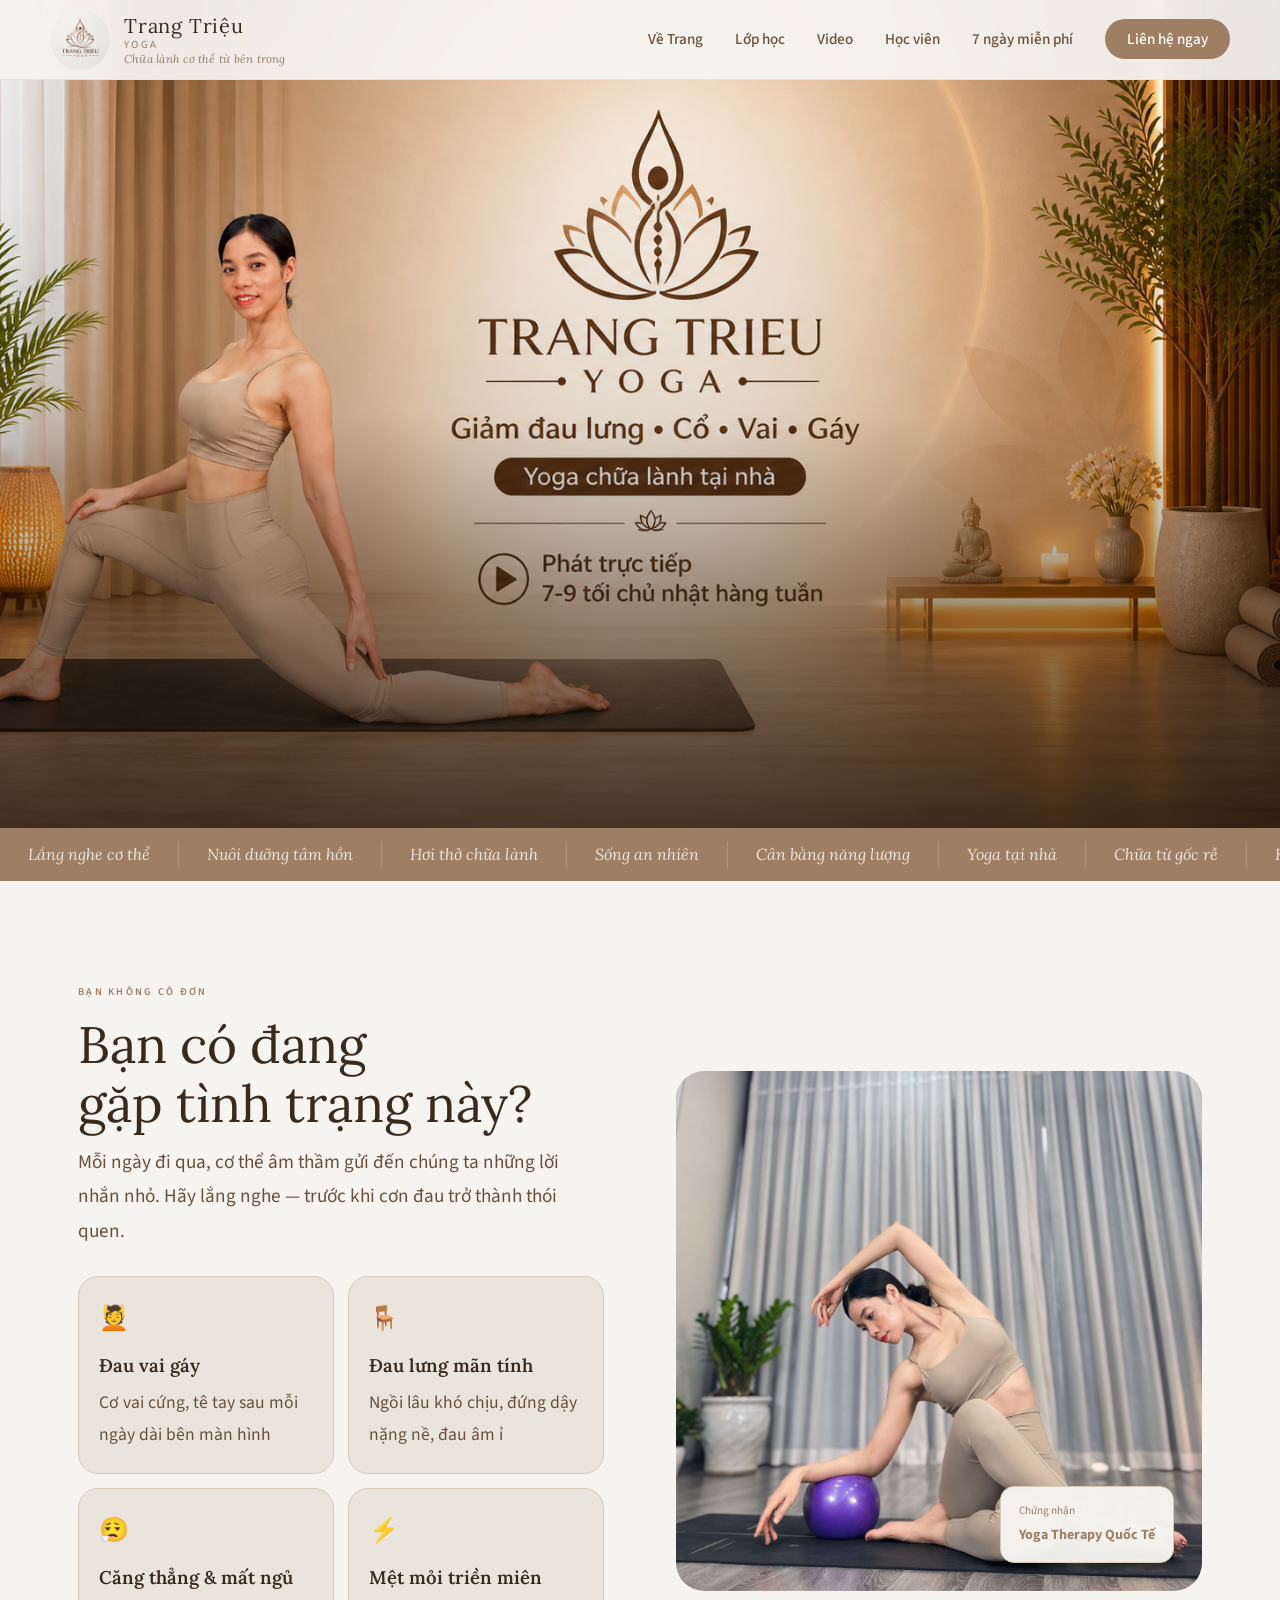
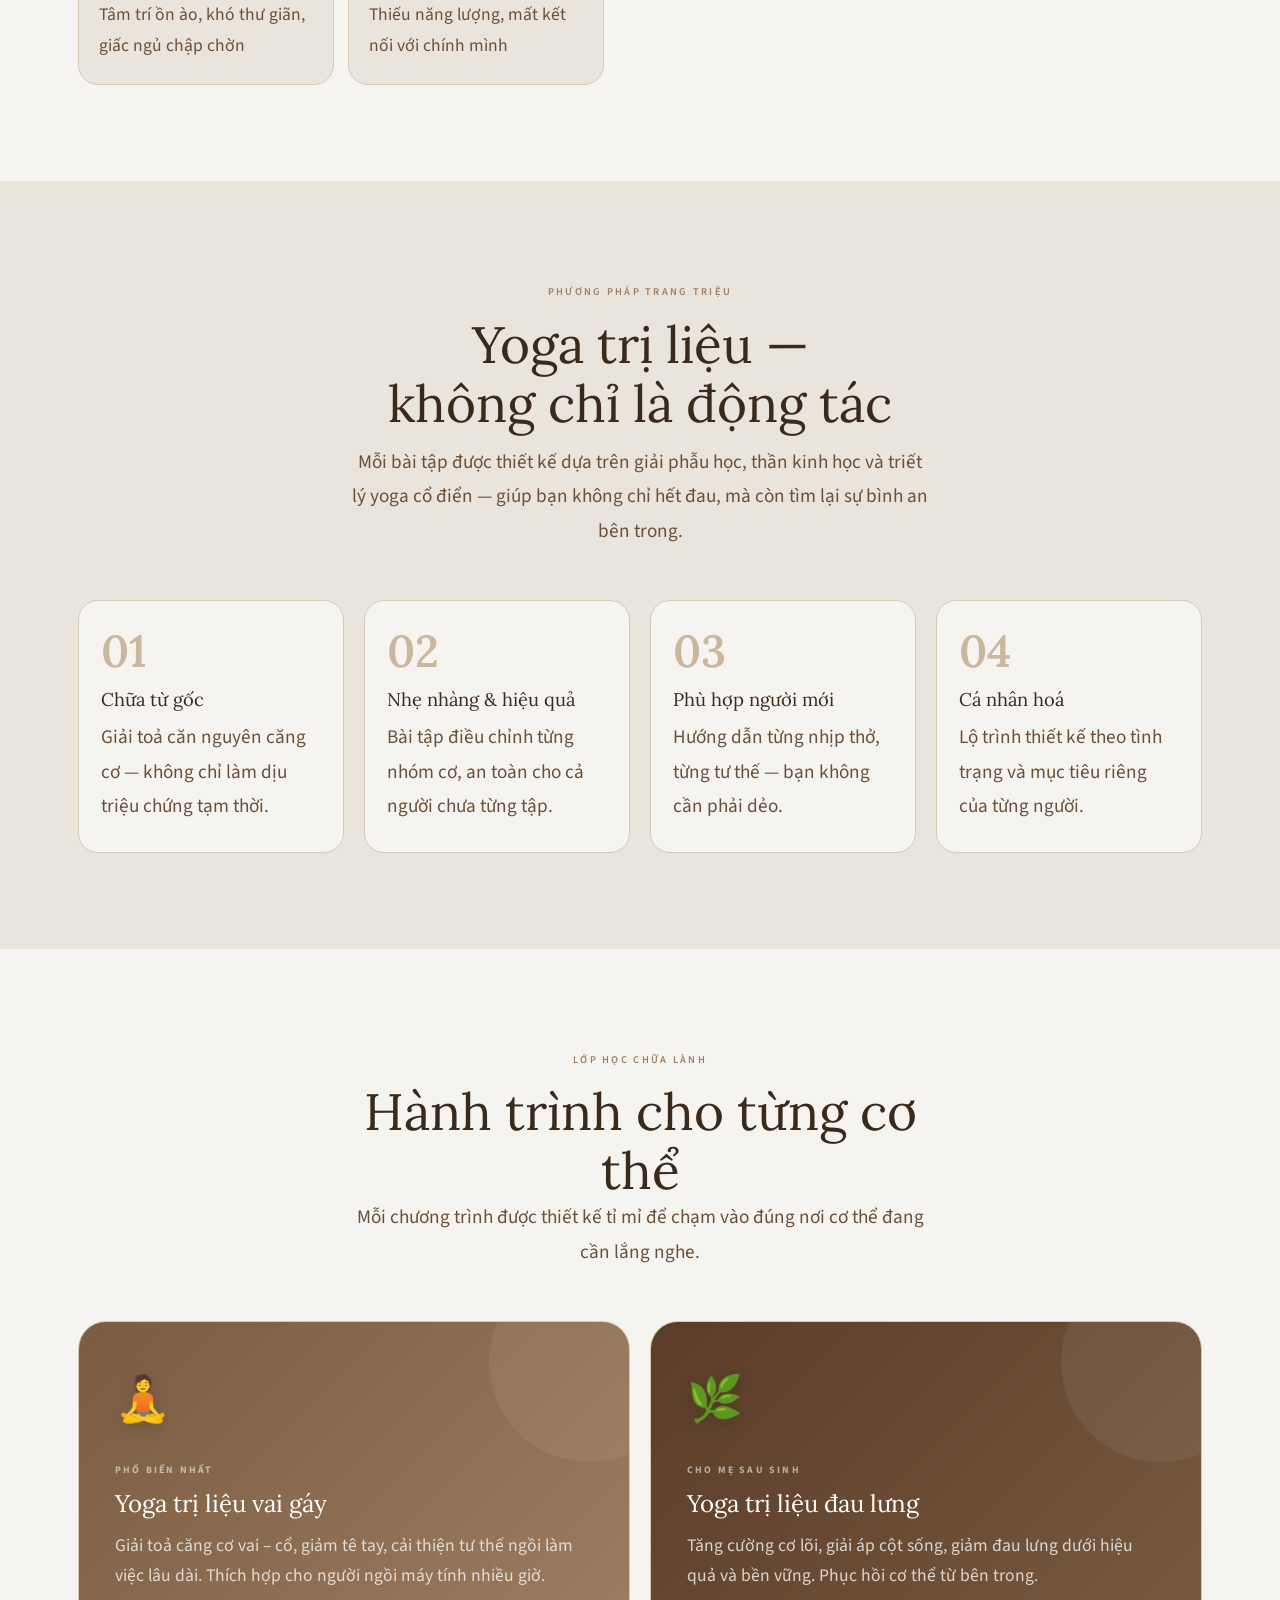
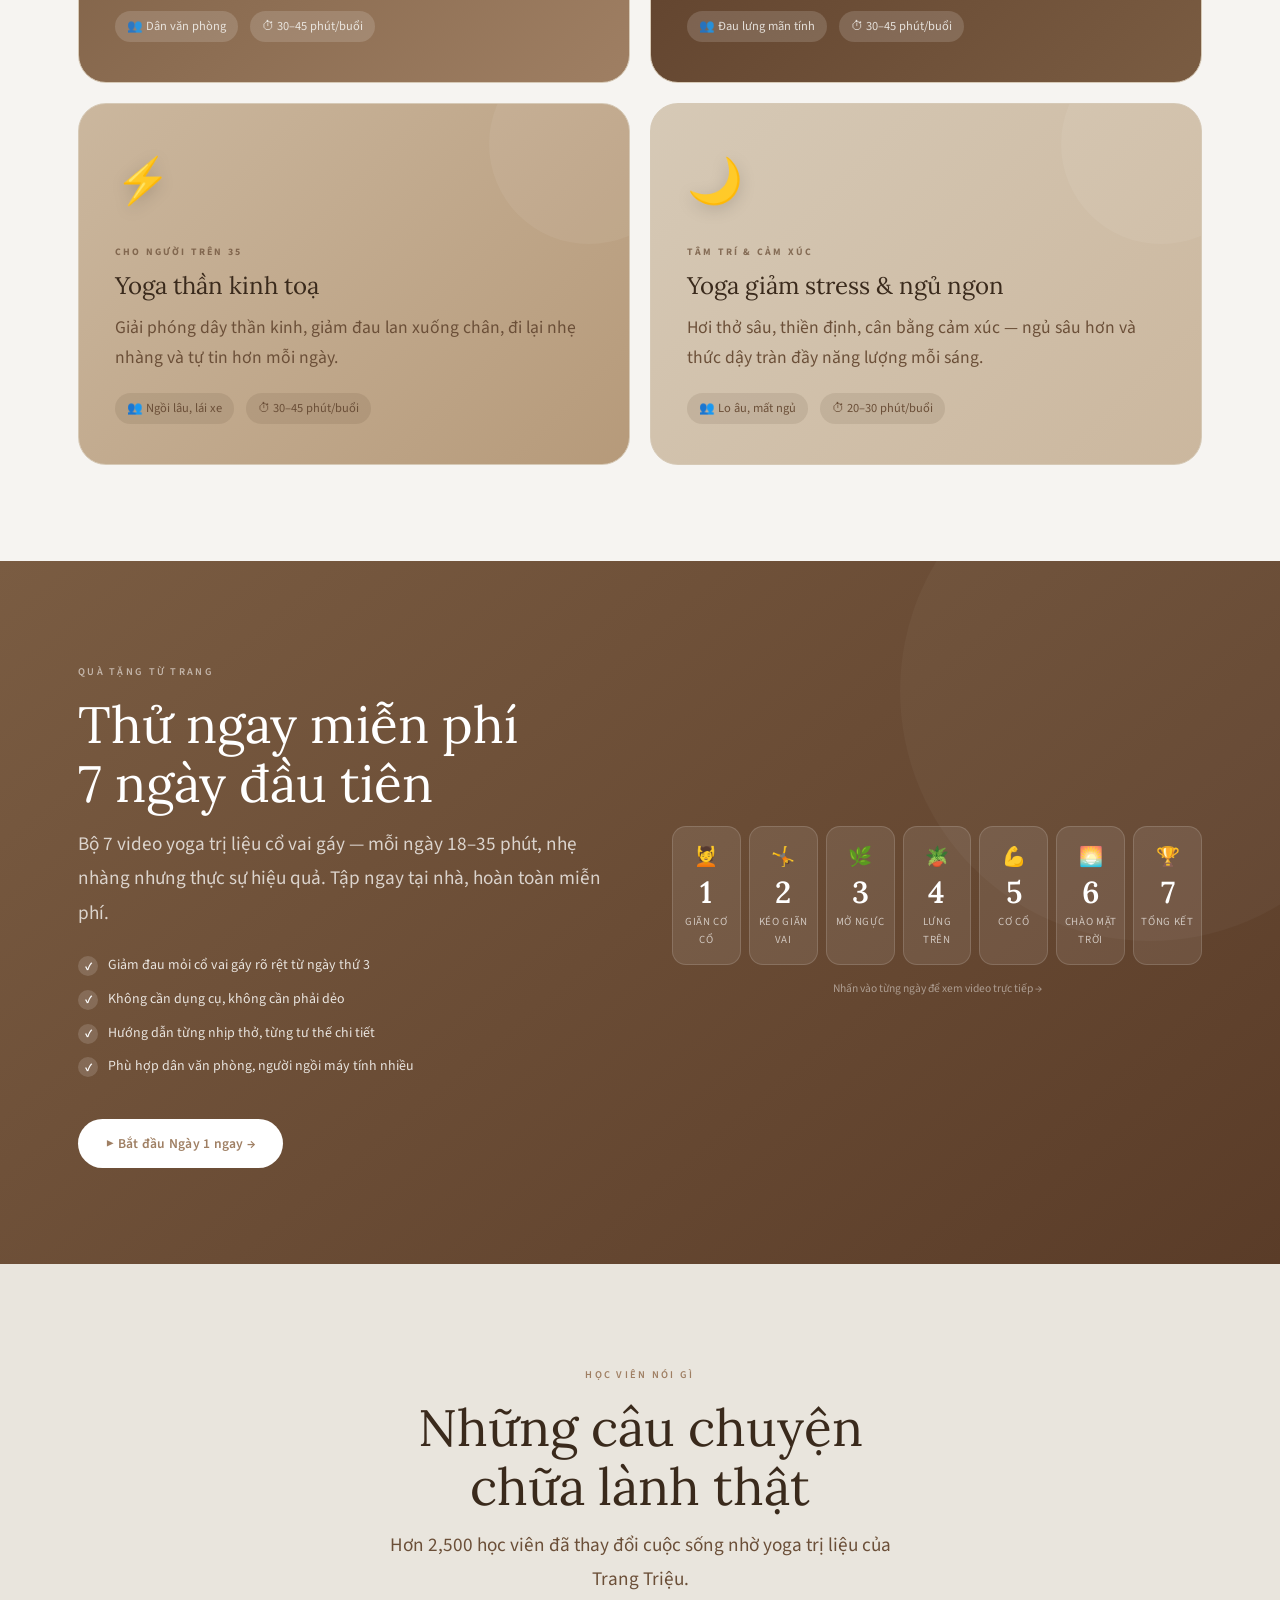
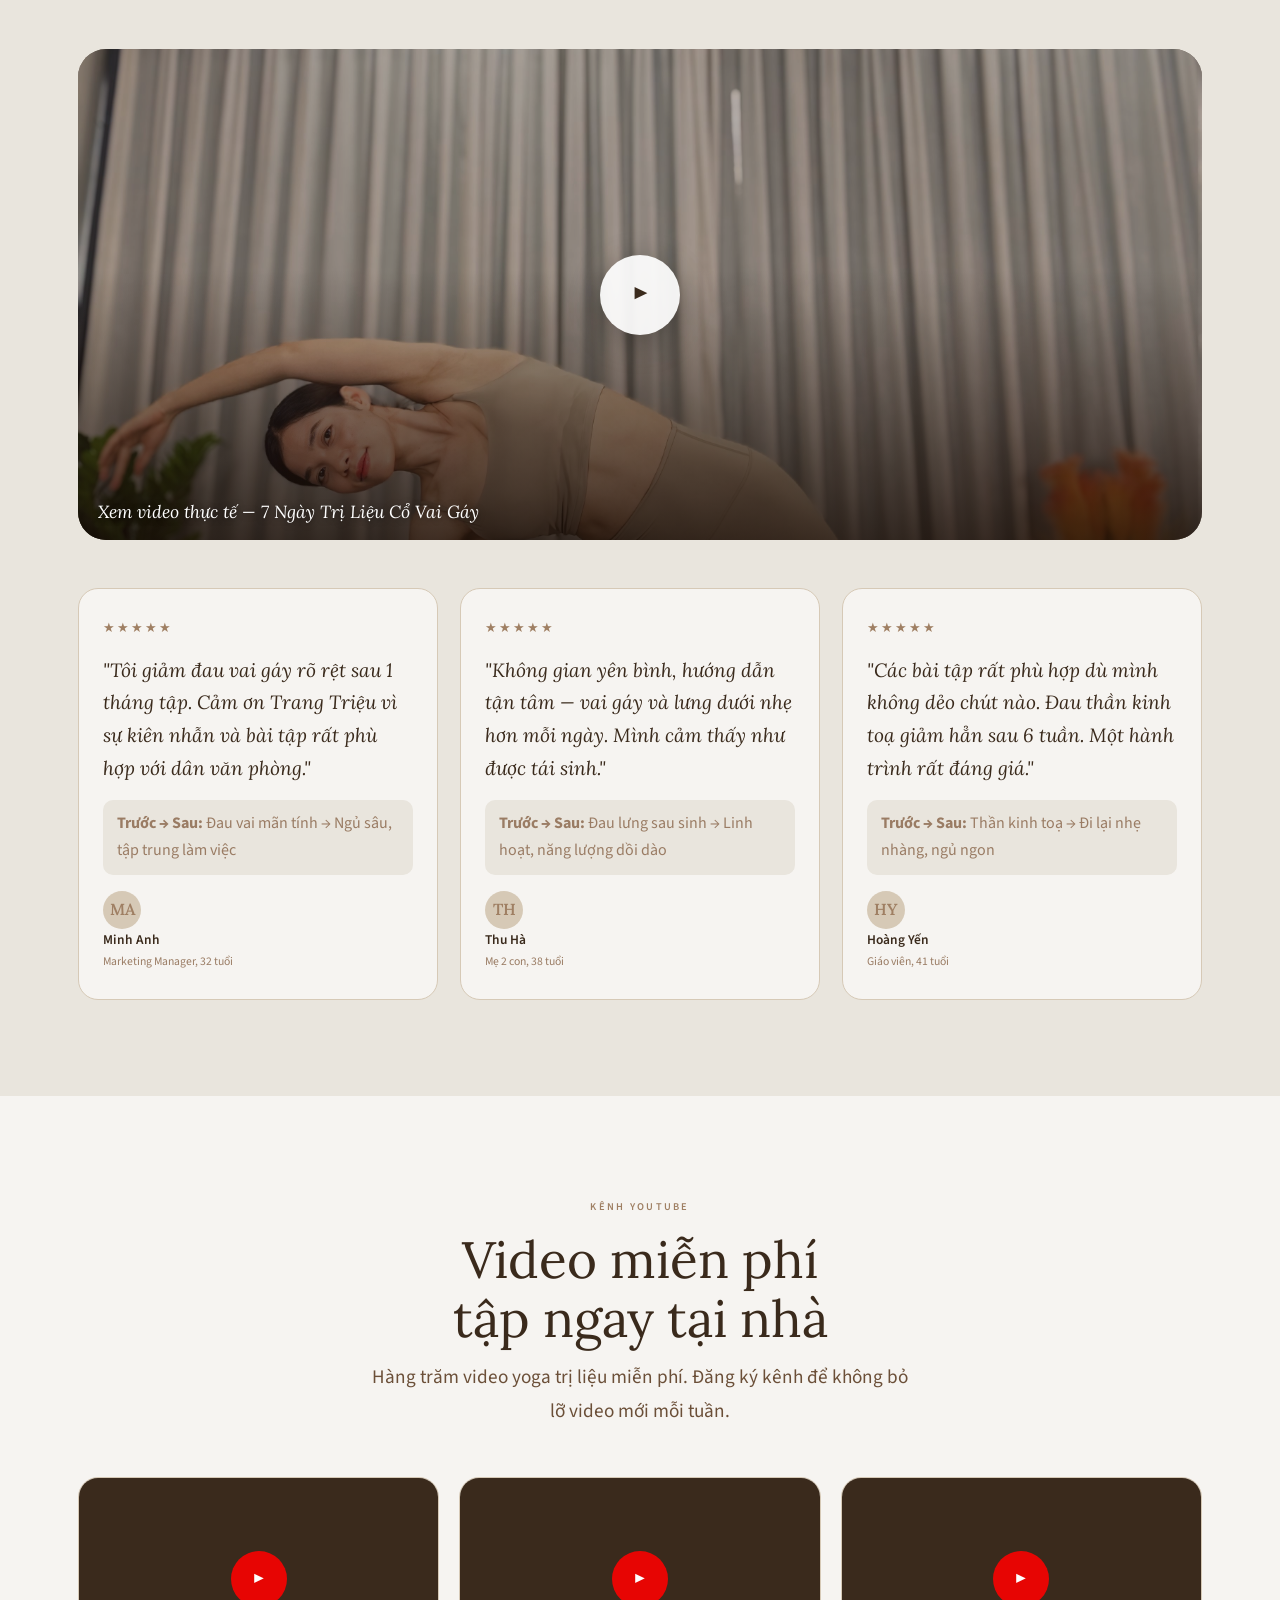
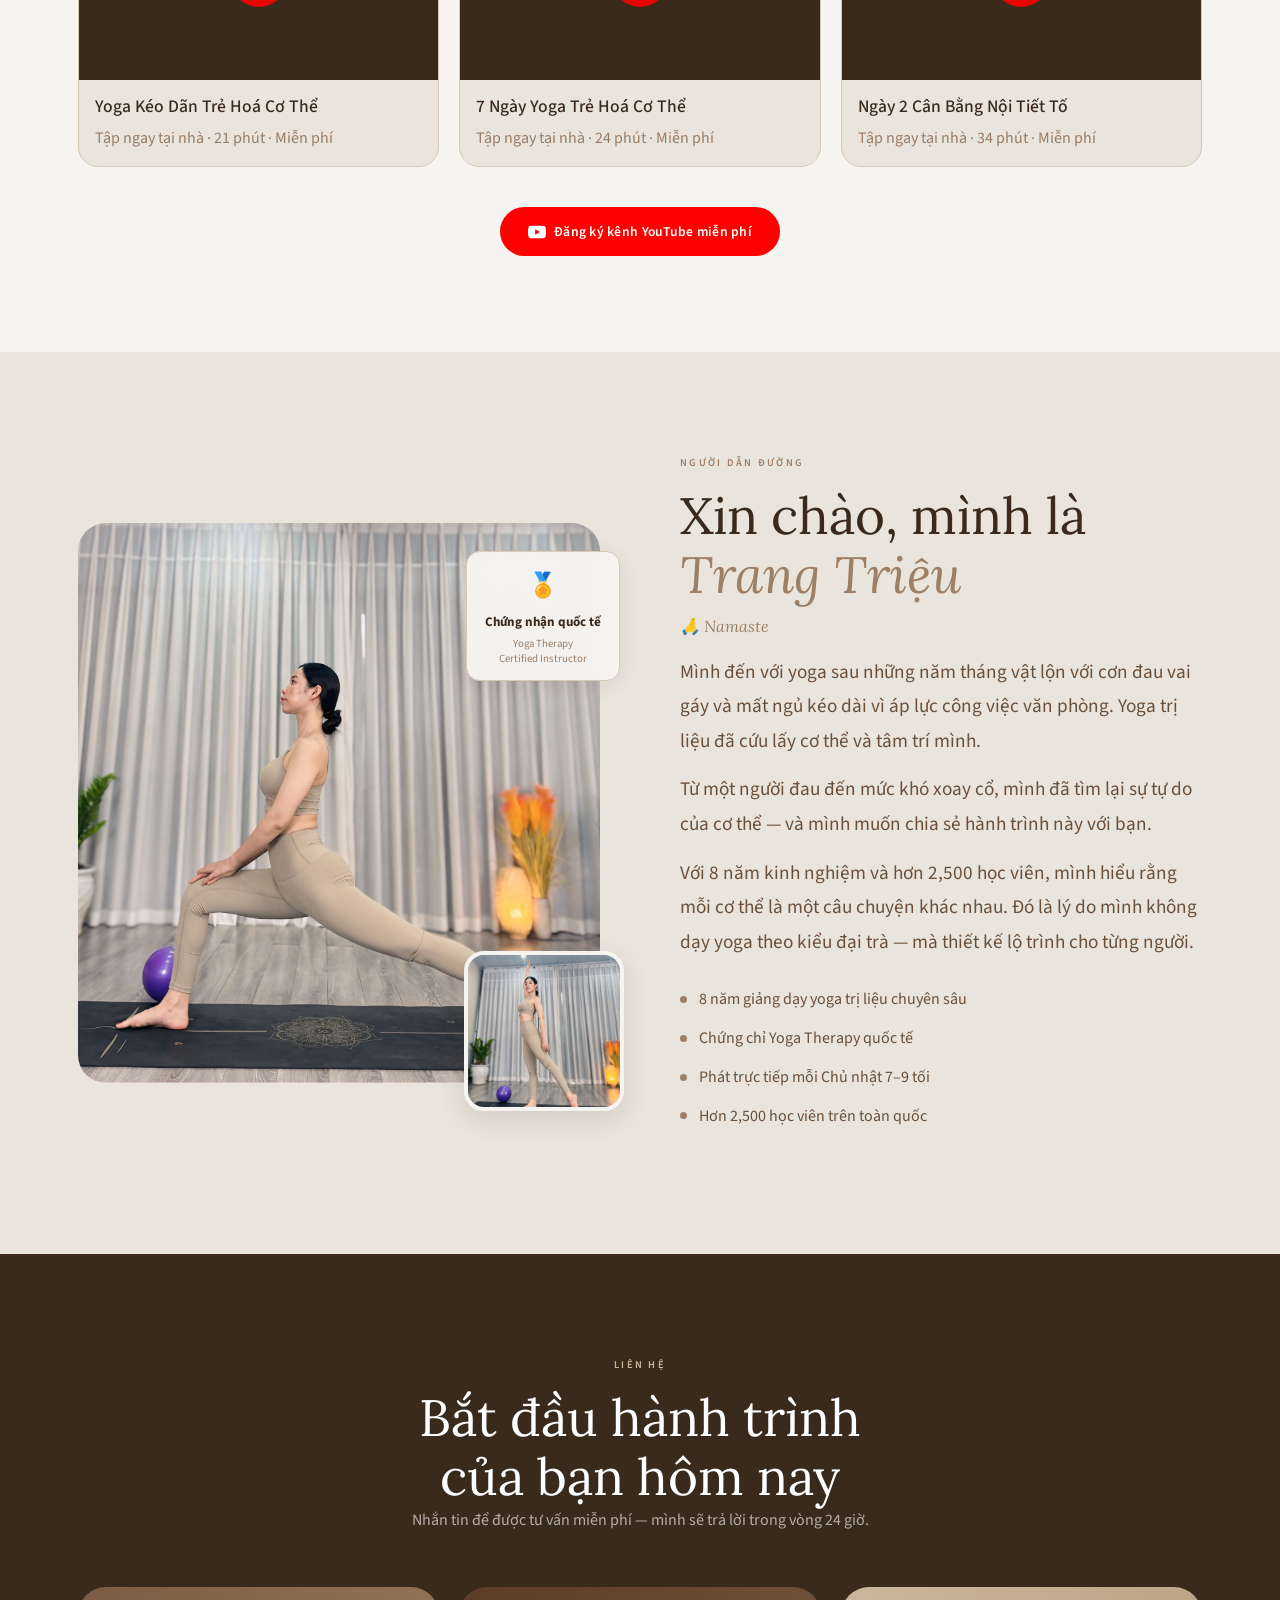
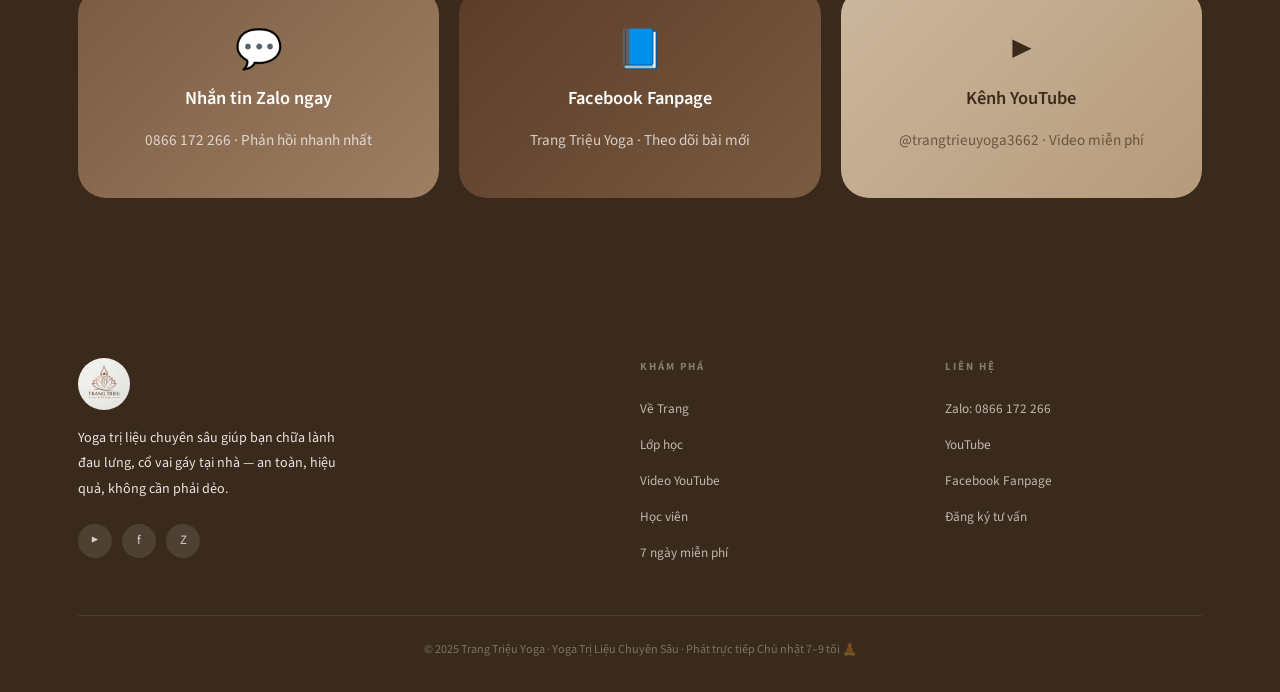
==== commit 821f9165: "fix: testimonial cards constrained to container - Removed stray closing div that broke out of .wrap " ====
--- a/index.html
+++ b/index.html
@@ -268,7 +268,6 @@
         <div class="play-circle">▶</div>
       </div>
       <div class="video-box-caption">Xem video thực tế — 7 Ngày Trị Liệu Cổ Vai Gáy</div>
-      </div>
     </div>
 
     <div class="test-grid">
--- a/style.css
+++ b/style.css
@@ -28,7 +28,7 @@
     h1 { font-family: 'Lora', serif; font-size: clamp(2.8rem, 5.5vw, 4.2rem); font-weight: 300; line-height: 1.1; }
     h2 { font-family: 'Lora', serif; font-size: clamp(2.2rem, 4vw, 3.2rem); font-weight: 300; line-height: 1.15; }
     h3 { font-family: 'Lora', serif; font-size: clamp(1.3rem, 2.4vw, 1.8rem); font-weight: 400; line-height: 1.3; }
-    p  { font-size: 1rem; color: var(--mid); line-height: 1.8; }
+    p  { font-size: 1.2rem; color: var(--mid); line-height: 1.8; }
     .label {
       display: inline-block;
       font-size: 0.65rem; letter-spacing: 0.22em; text-transform: uppercase;
@@ -150,7 +150,7 @@
     }
     .pain-icon { font-size: 1.5rem; margin-bottom: 10px; }
     .pain-card h4 { font-family: 'Lora', serif; font-size: 1.15rem; font-weight: 600; color: var(--ink); margin-bottom: 6px; }
-    .pain-card p { font-size: 0.92rem; }
+    .pain-card p { font-size: 1.1rem; }
     .pain-photo { position: relative; border-radius: var(--r-lg); overflow: hidden; }
     .pain-photo img { width: 100%; height: 520px; object-fit: cover; object-position: top; }
     .pain-cert {
@@ -174,7 +174,7 @@
     .method-card:hover { transform: translateY(-5px); box-shadow: 0 16px 40px rgba(0,0,0,0.06); }
     .method-num { font-family: 'Lora', serif; font-size: 2.8rem; font-weight: 600; color: var(--c3); line-height: 1; margin-bottom: 14px; }
     .method-card h3 { font-size: 1.15rem; color: var(--ink); margin-bottom: 8px; }
-    .method-card p { font-size: 0.92rem; }
+    .method-card p { font-size: 1.2rem; }
 
     /* ─── CLASSES ─────────────────────────────── */
     #classes { background: var(--c0); }
@@ -212,7 +212,7 @@
     .class-body h3 { margin-bottom: 12px; font-size: 1.5rem; line-height: 1.25; }
     .class-card-1 .class-body h3, .class-card-2 .class-body h3 { color: #fff; }
     .class-card-3 .class-body h3, .class-card-4 .class-body h3 { color: var(--ink); }
-    .class-body p { font-size: 0.96rem; line-height: 1.7; margin-bottom: 20px; flex: 1; }
+    .class-body p { font-size: 1.1rem; line-height: 1.7; margin-bottom: 20px; flex: 1; }
     .class-card-1 .class-body p, .class-card-2 .class-body p { color: rgba(246,244,241,0.82); }
     .class-card-3 .class-body p, .class-card-4 .class-body p { color: var(--mid); }
     .class-meta { display: flex; gap: 12px; flex-wrap: wrap; font-size: 0.82rem; margin-top: auto; }
@@ -297,7 +297,7 @@
     .video-box-caption {
       position: absolute; bottom: 0; left: 0; right: 0;
       padding: 14px 20px;
-      font-family: 'Lora', serif; font-size: 1.05rem; font-style: italic;
+      font-family: 'Lora', serif; font-size: 1.1rem; font-style: italic;
       color: #fff; text-shadow: 0 1px 6px rgba(0,0,0,0.5);
       white-space: nowrap; overflow: hidden; text-overflow: ellipsis;
     }
@@ -314,9 +314,9 @@
     }
     .test-ba {
       background: var(--c1); border-radius: 10px; padding: 10px 14px;
-      font-size: 0.92rem; color: var(--soft); margin-bottom: 16px;
-    }
-    .author-name { font-size: 0.92rem; font-weight: 600; color: var(--ink); }
+      font-size: 1rem; color: var(--soft); margin-bottom: 16px;
+    }
+    .author-name { font-size: 1rem; font-weight: 600; color: var(--ink); }
     .author-role { font-size: 0.8rem; color: var(--soft); }
     .author-av {
       width: 38px; height: 38px; border-radius: 50%; background: var(--c2);
@@ -345,8 +345,8 @@
     }
     .yt-thumb:hover .yt-play-btn { transform: scale(1.12); }
     .yt-info { padding: 14px 16px; }
-    .yt-info h4 { font-size: 1rem; font-weight: 500; color: var(--ink); line-height: 1.45; margin-bottom: 4px; }
-    .yt-info p { font-size: 0.86rem; color: var(--soft); }
+    .yt-info h4 { font-size: 1.1rem; font-weight: 500; color: var(--ink); line-height: 1.45; margin-bottom: 4px; }
+    .yt-info p { font-size: 1rem; color: var(--soft); }
     .yt-cta { text-align: center; }
 
     /* ─── ABOUT ───────────────────────────────── */
@@ -380,7 +380,7 @@
     .creds { display: flex; flex-direction: column; gap: 10px; margin-top: 26px; }
     .cred { display: flex; align-items: center; gap: 12px; }
     .cred-dot { width: 7px; height: 7px; border-radius: 50%; background: var(--c5); flex-shrink: 0; }
-    .cred p { font-size: 0.84rem; margin: 0; }
+    .cred p { font-size: 1rem; margin: 0; }
 
     /* ─── CONTACT ─────────────────────────────── */
     #contact { background: var(--ink); }
@@ -401,7 +401,7 @@
     .contact-cta-yt   { background: linear-gradient(135deg, #CBB79E 0%, #B69A7A 100%); }
     .cta-icon { font-size: 2.4rem; line-height: 1; }
     .cta-label { font-size: 1.15rem; font-weight: 600; color: #fff; }
-    .cta-sub { font-size: 0.85rem; color: rgba(255,255,255,0.72); }
+    .cta-sub { font-size: 0.95rem; color: rgba(255,255,255,0.72); }
     .contact-cta-yt .cta-label { color: var(--ink); }
     .contact-cta-yt .cta-sub { color: rgba(58,42,28,0.65); }
 
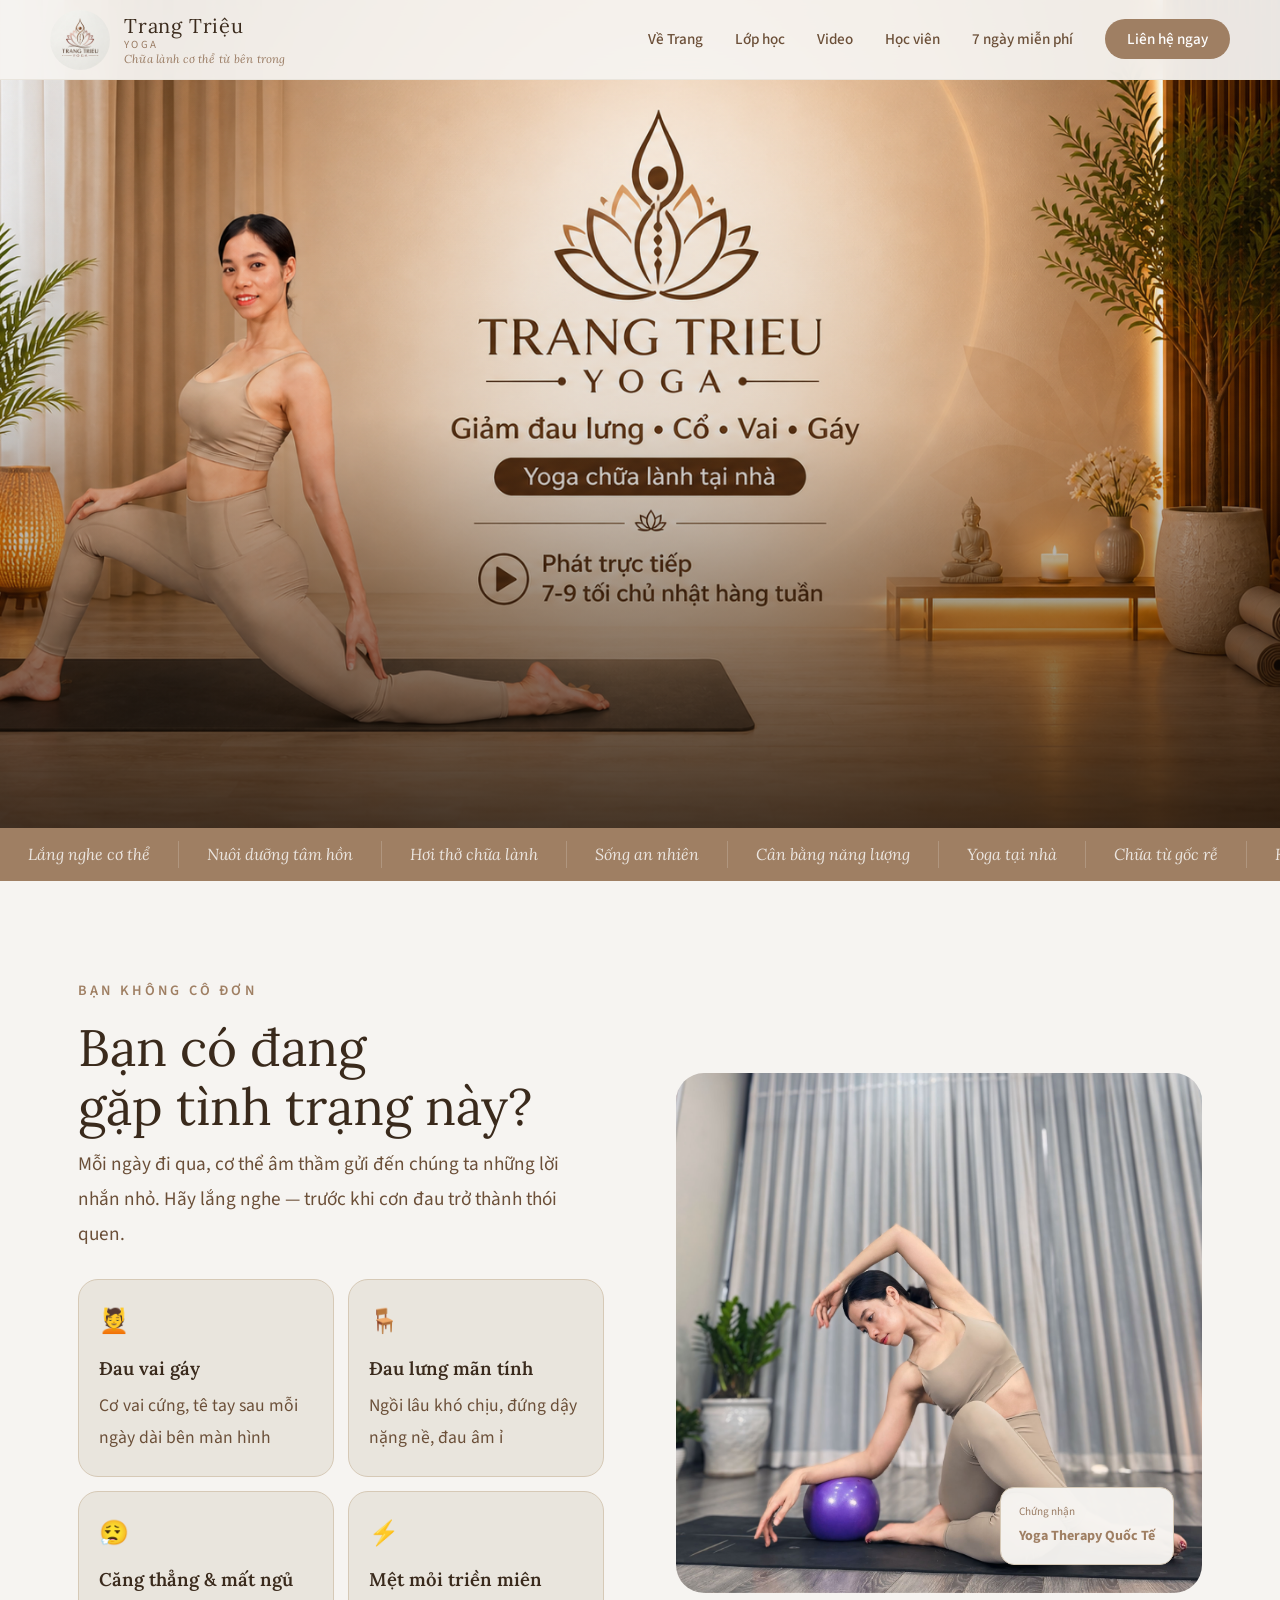
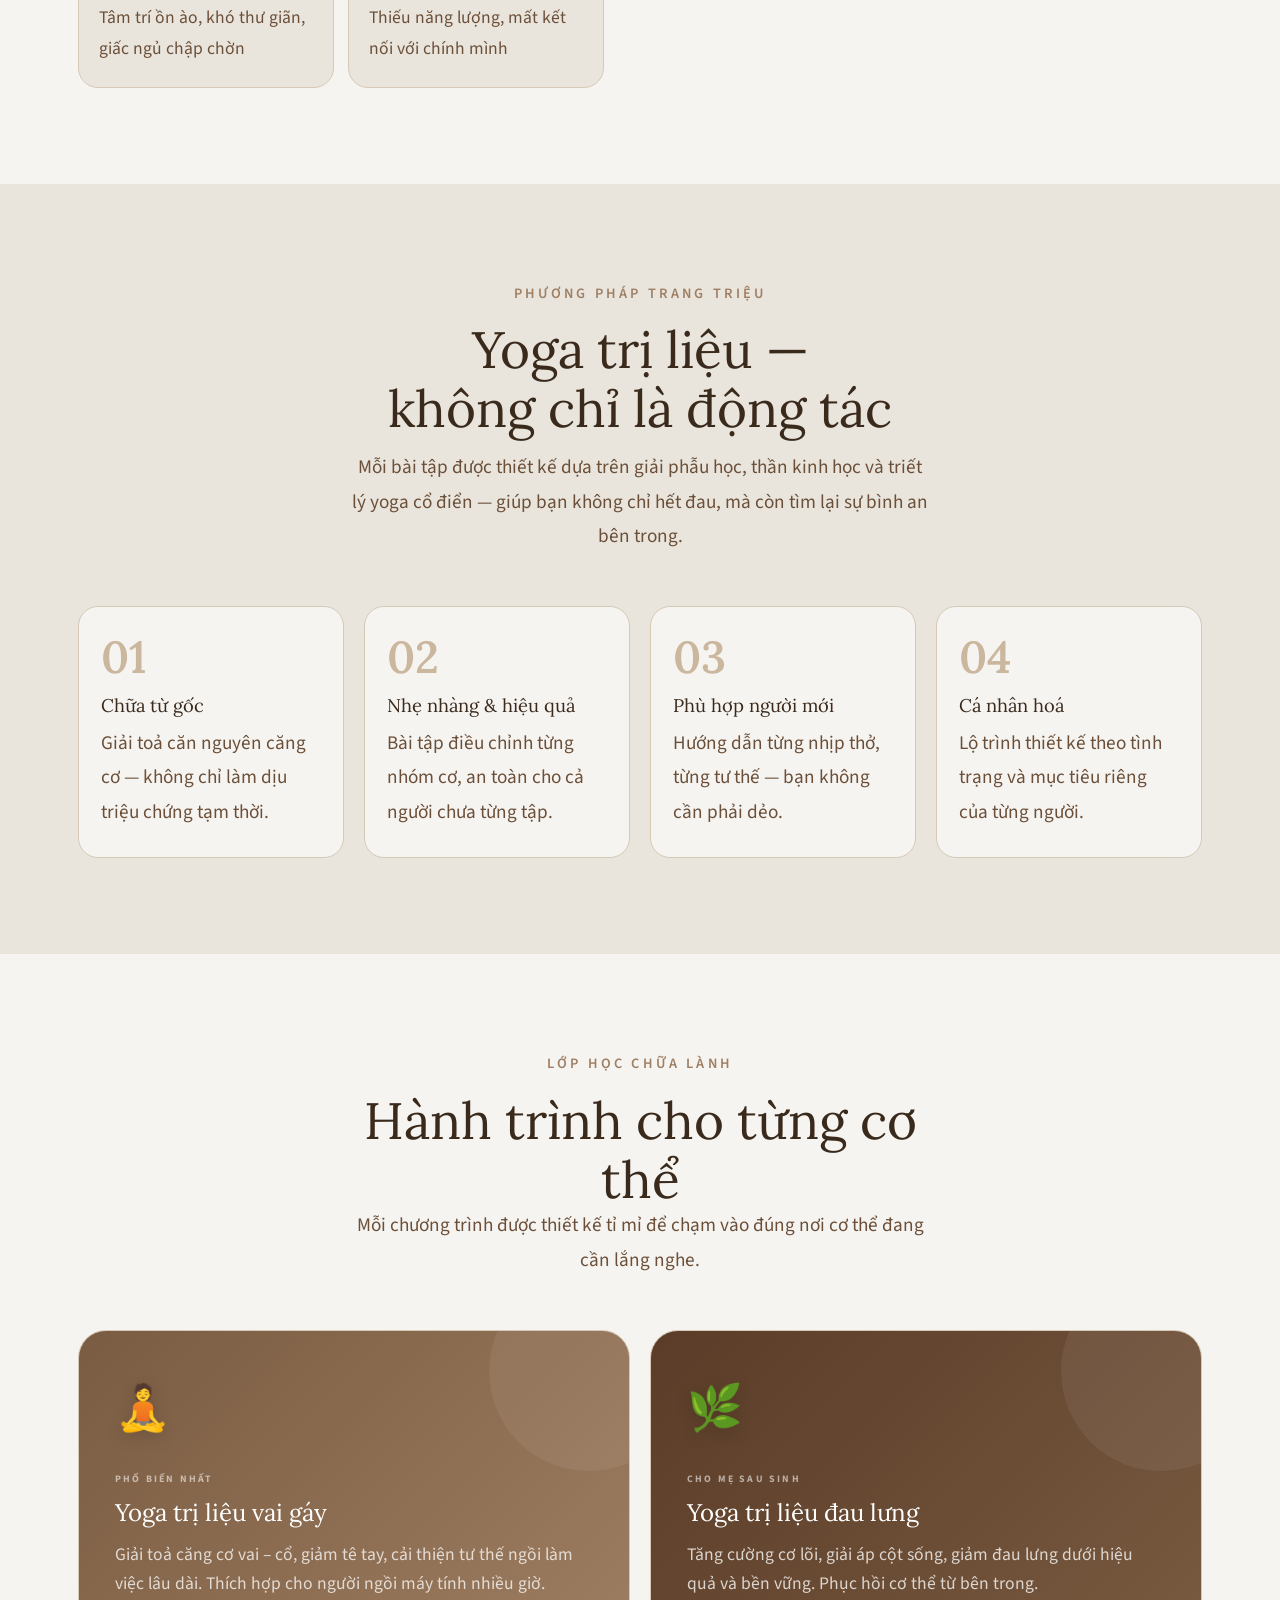
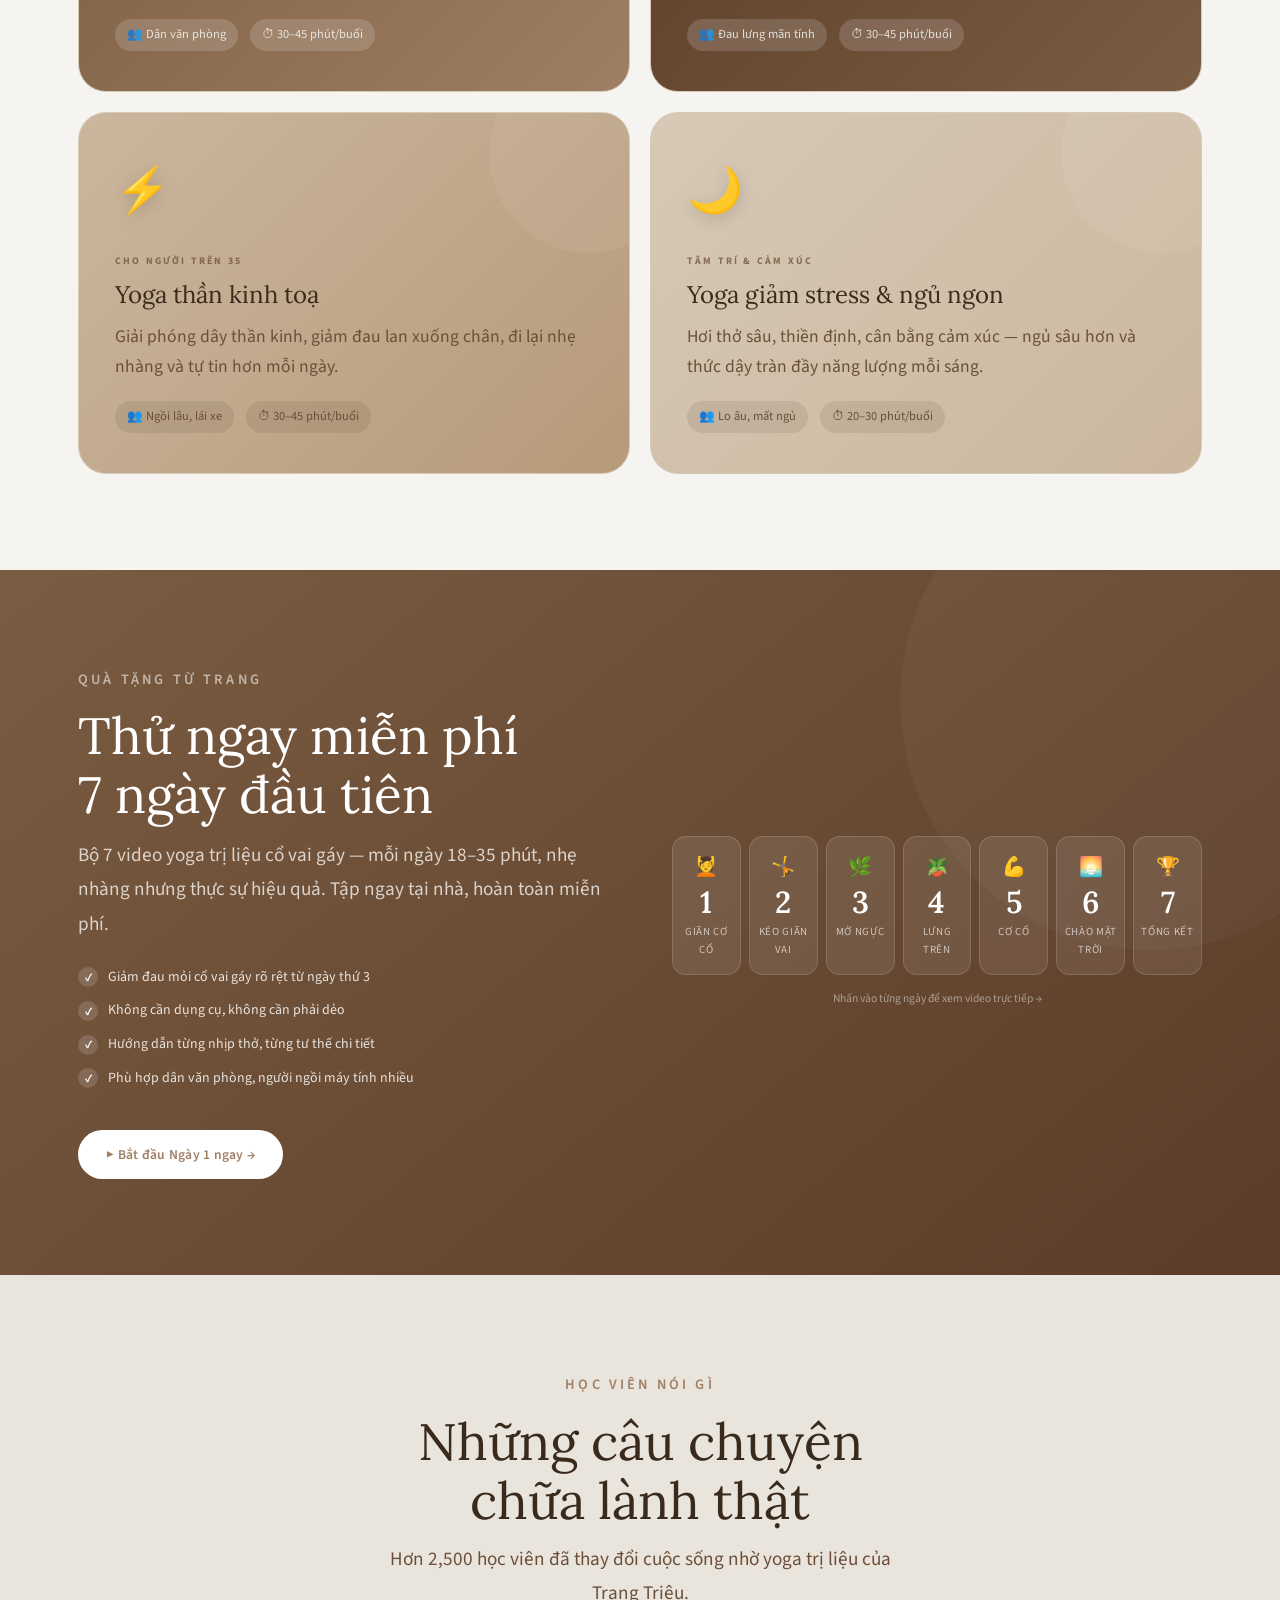
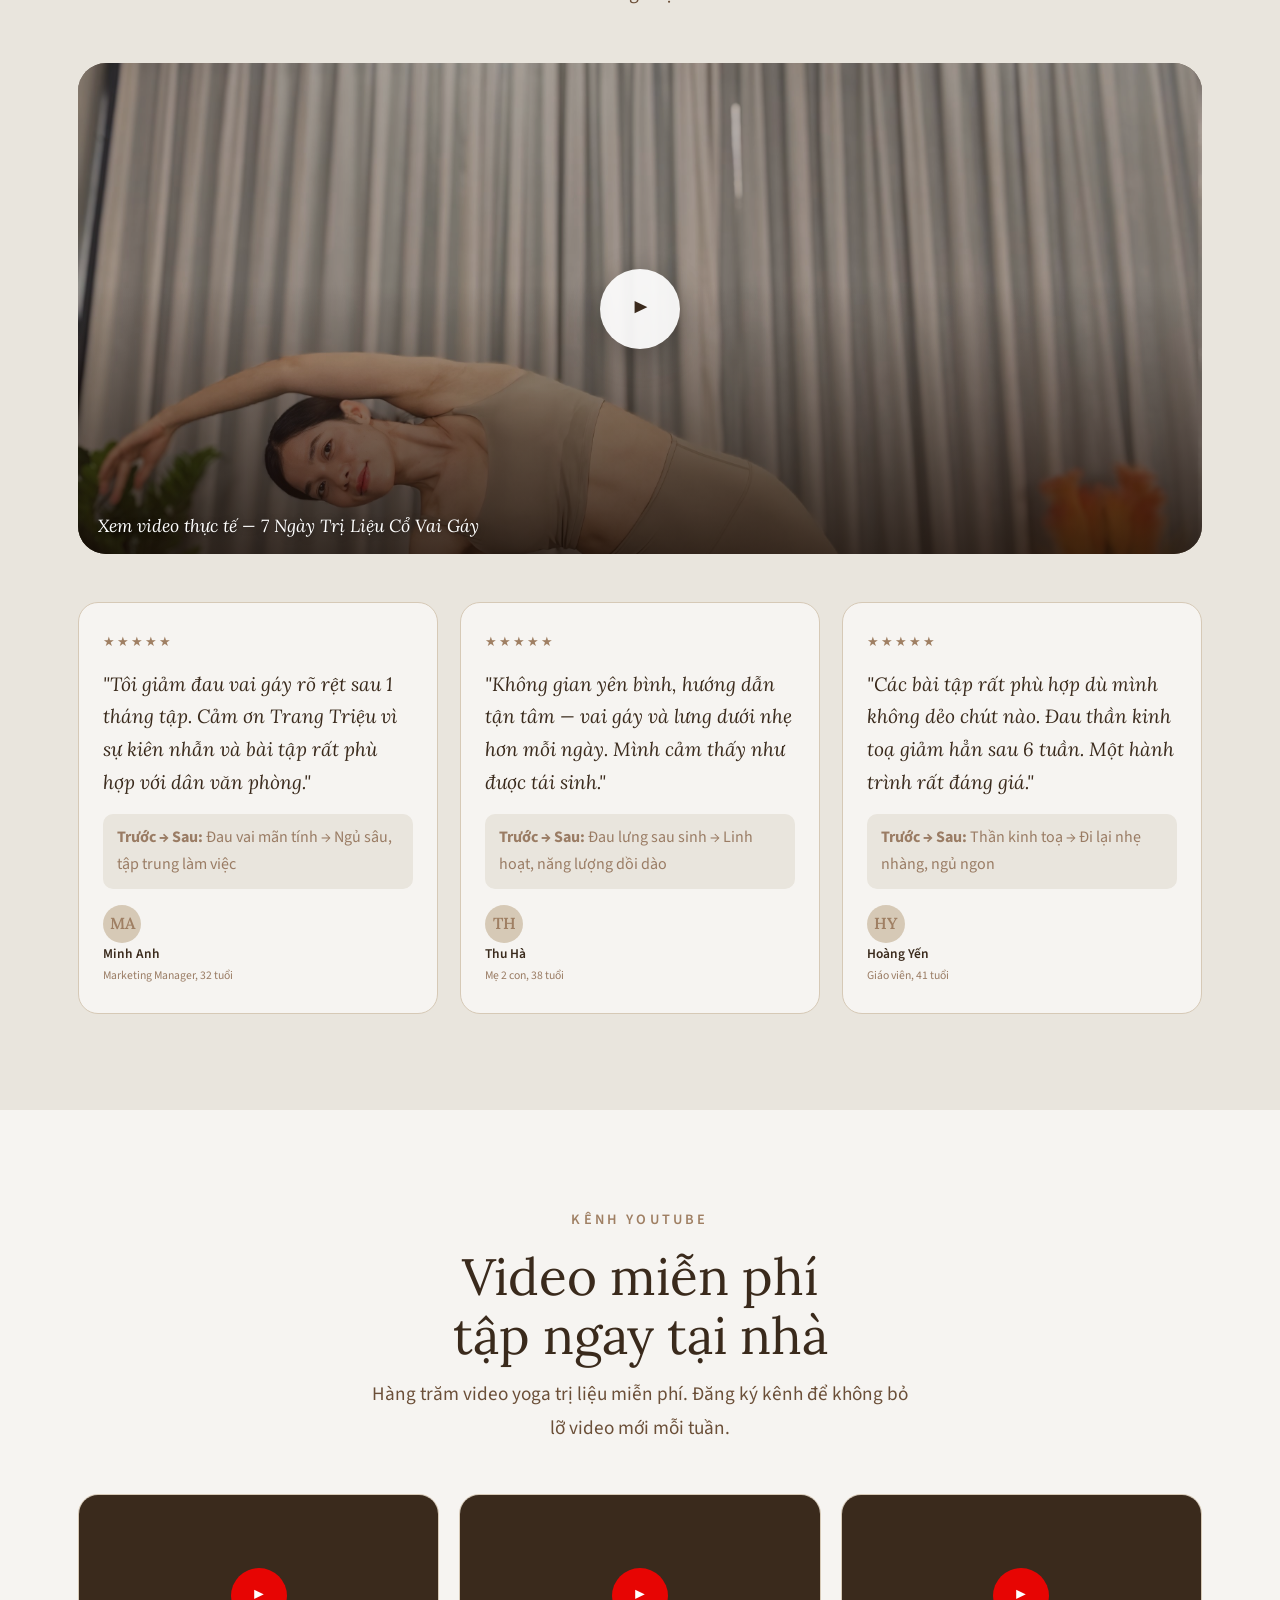
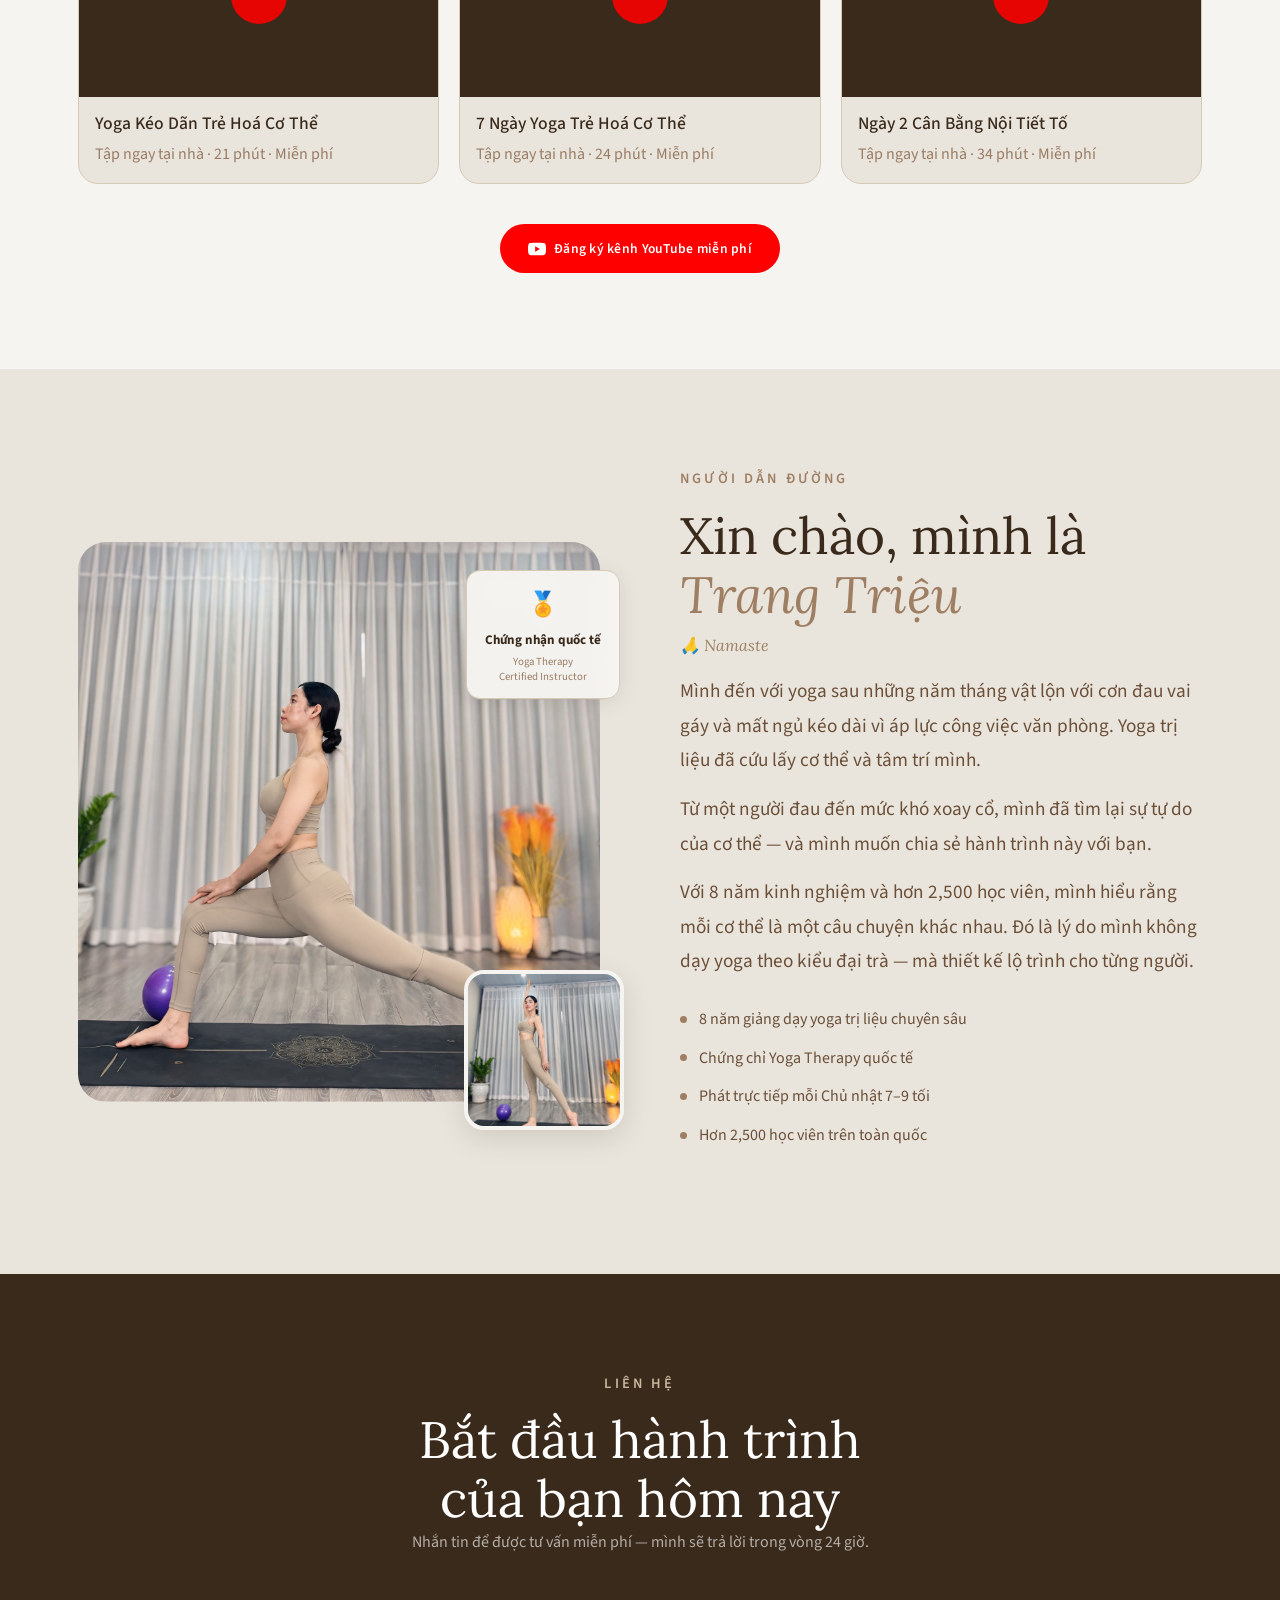
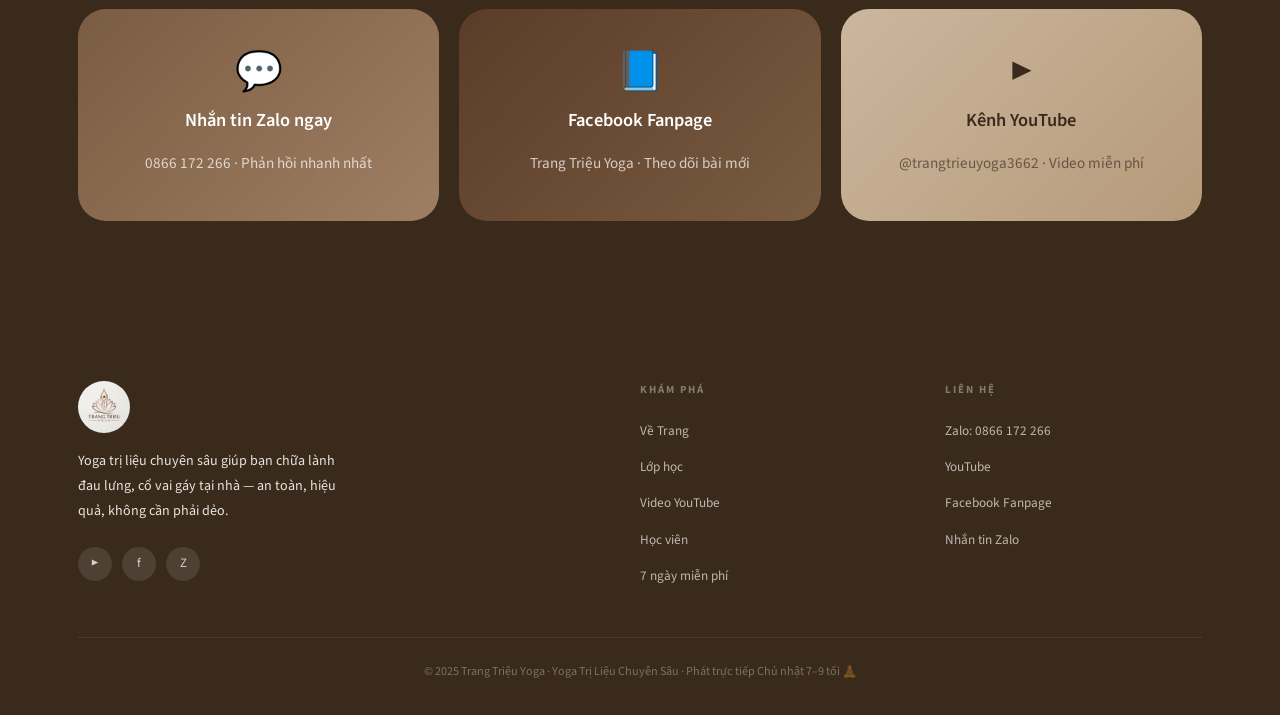
==== commit 0415424f: "fix: 5 design improvements from review 1. Footer 'Đăng ký tư vấn' dead link → Zalo direct link 2. Me" ====
--- a/index.html
+++ b/index.html
@@ -443,7 +443,7 @@
           <li><a href="https://zalo.me/0866172266">Zalo: 0866 172 266</a></li>
           <li><a href="https://www.youtube.com/@trangtrieuyoga3662">YouTube</a></li>
           <li><a href="https://facebook.com/yogatrangtrieu">Facebook Fanpage</a></li>
-          <li><a href="#contact">Đăng ký tư vấn</a></li>
+          <li><a href="https://zalo.me/0866172266">Nhắn tin Zalo</a></li>
         </ul>
       </div>
     </div>
--- a/style.css
+++ b/style.css
@@ -31,7 +31,7 @@
     p  { font-size: 1.2rem; color: var(--mid); line-height: 1.8; }
     .label {
       display: inline-block;
-      font-size: 0.65rem; letter-spacing: 0.22em; text-transform: uppercase;
+      font-size: 0.9rem; letter-spacing: 0.22em; text-transform: uppercase;
       color: var(--c5); font-weight: 600; margin-bottom: 14px;
     }
 
@@ -462,6 +462,9 @@
     .zalo-tip { background: rgba(58,42,28,0.88); color: #fff; font-size: 0.7rem; padding: 3px 10px; border-radius: 100px; white-space: nowrap; }
 
     /* ─── RESPONSIVE ──────────────────────────── */
+    @media (max-width: 1100px) {
+      .method-grid { grid-template-columns: 1fr 1fr; gap: 16px; }
+    }
     @media (max-width: 960px) {
       .hero-content { padding: 48px 28px; }
       .pain-grid, .about-grid, .fc-grid { grid-template-columns: 1fr; gap: 40px; }
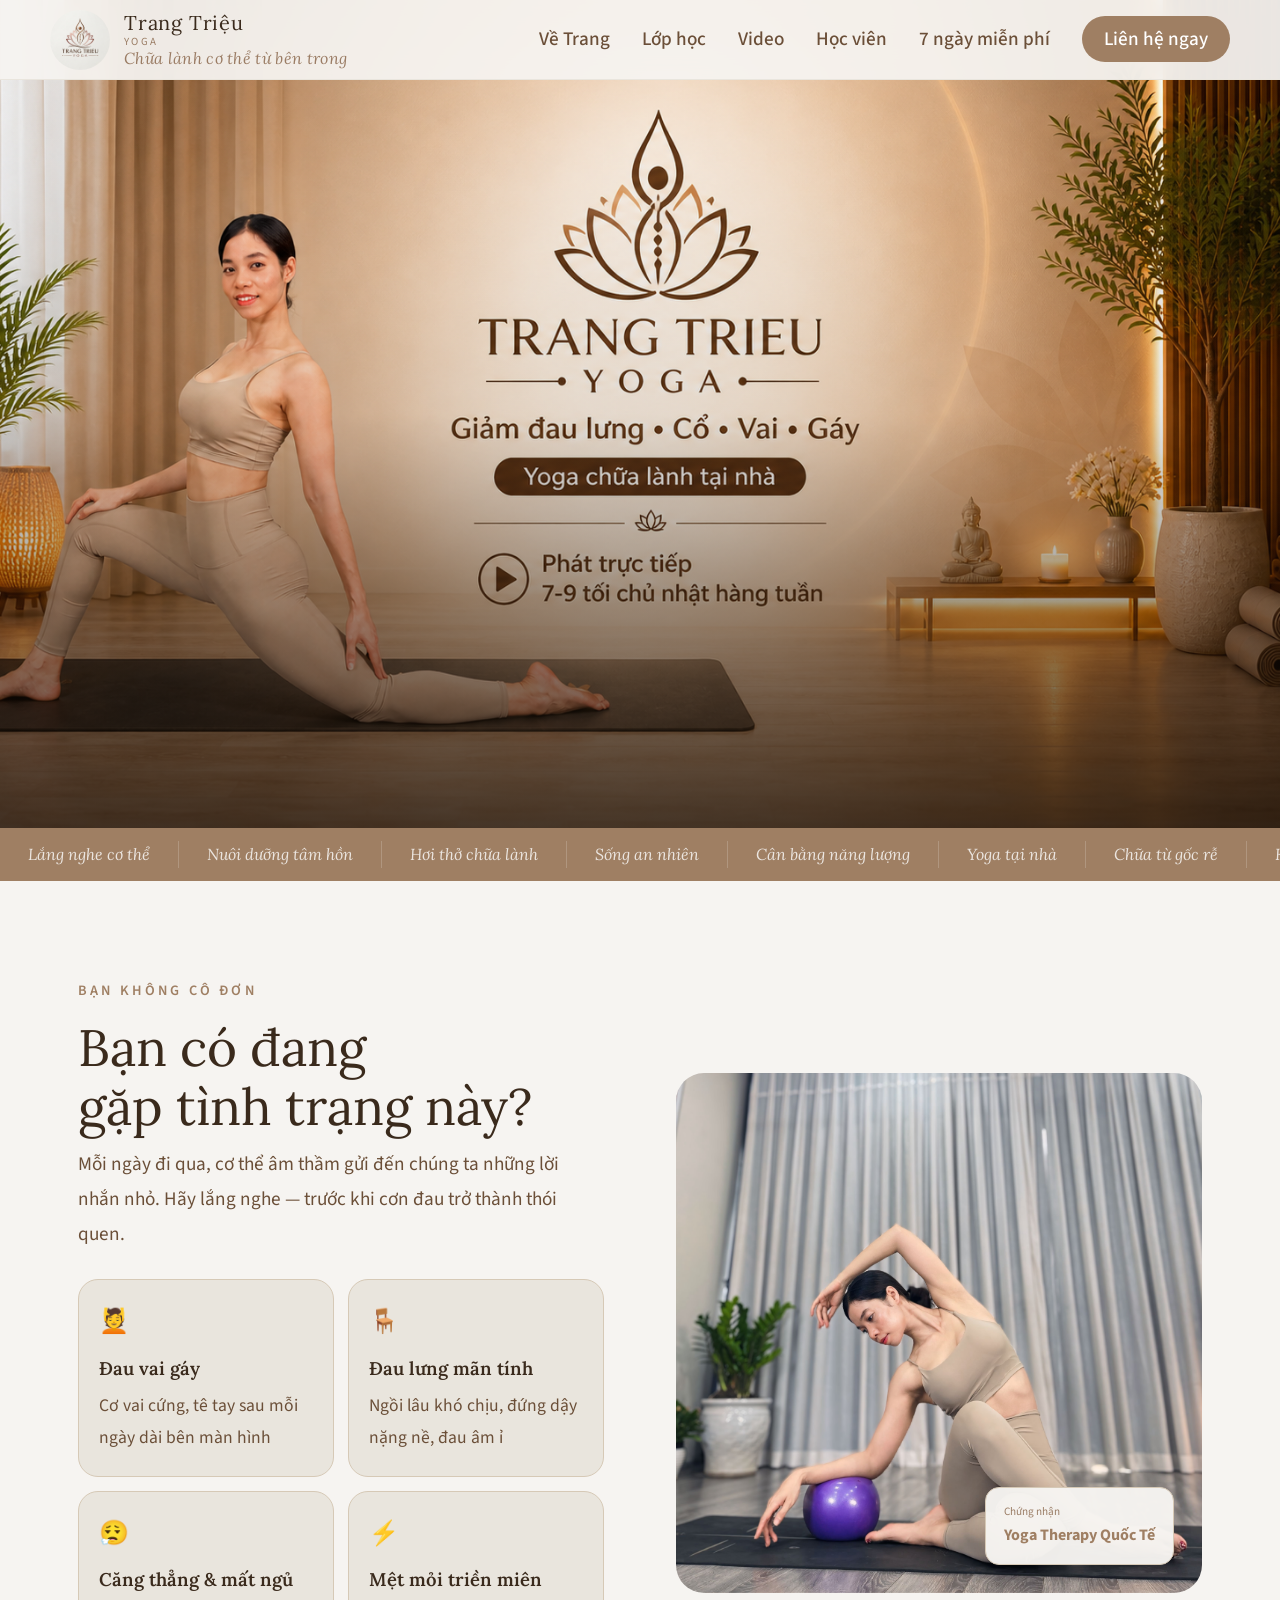
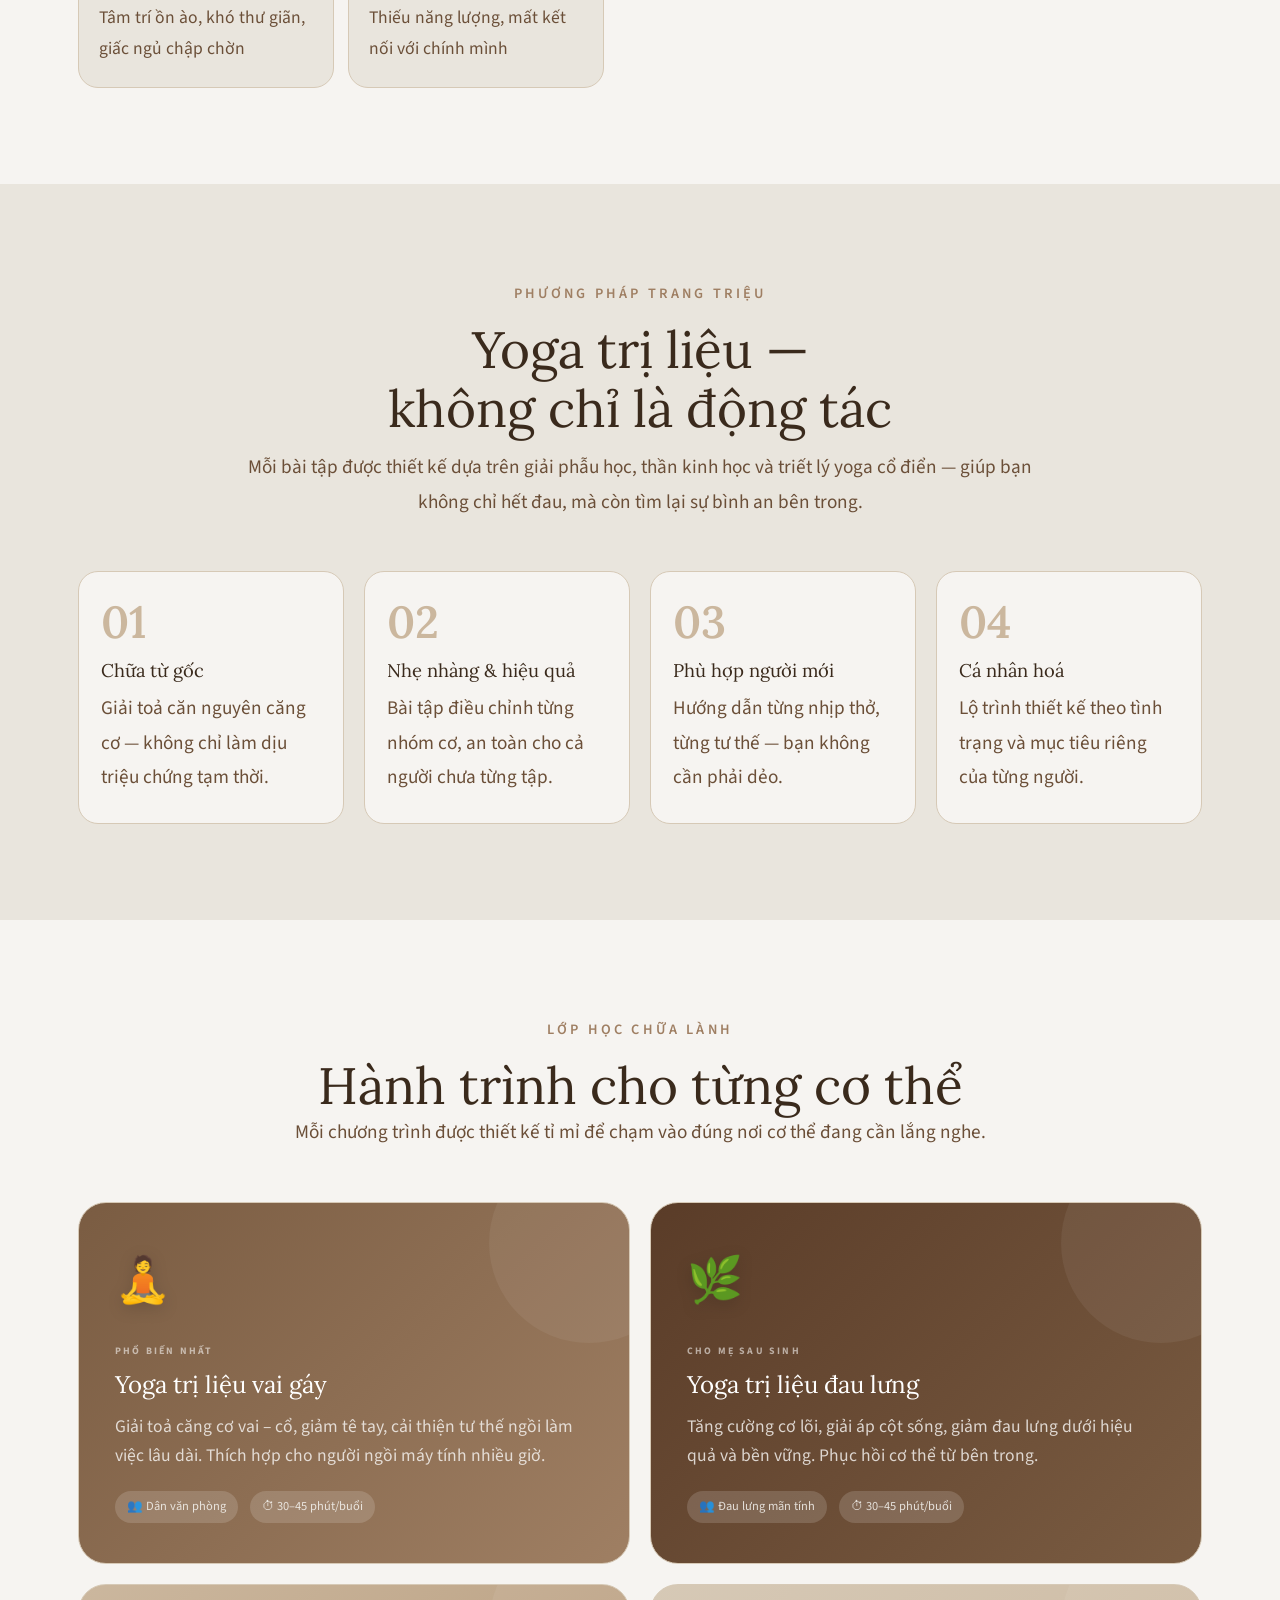
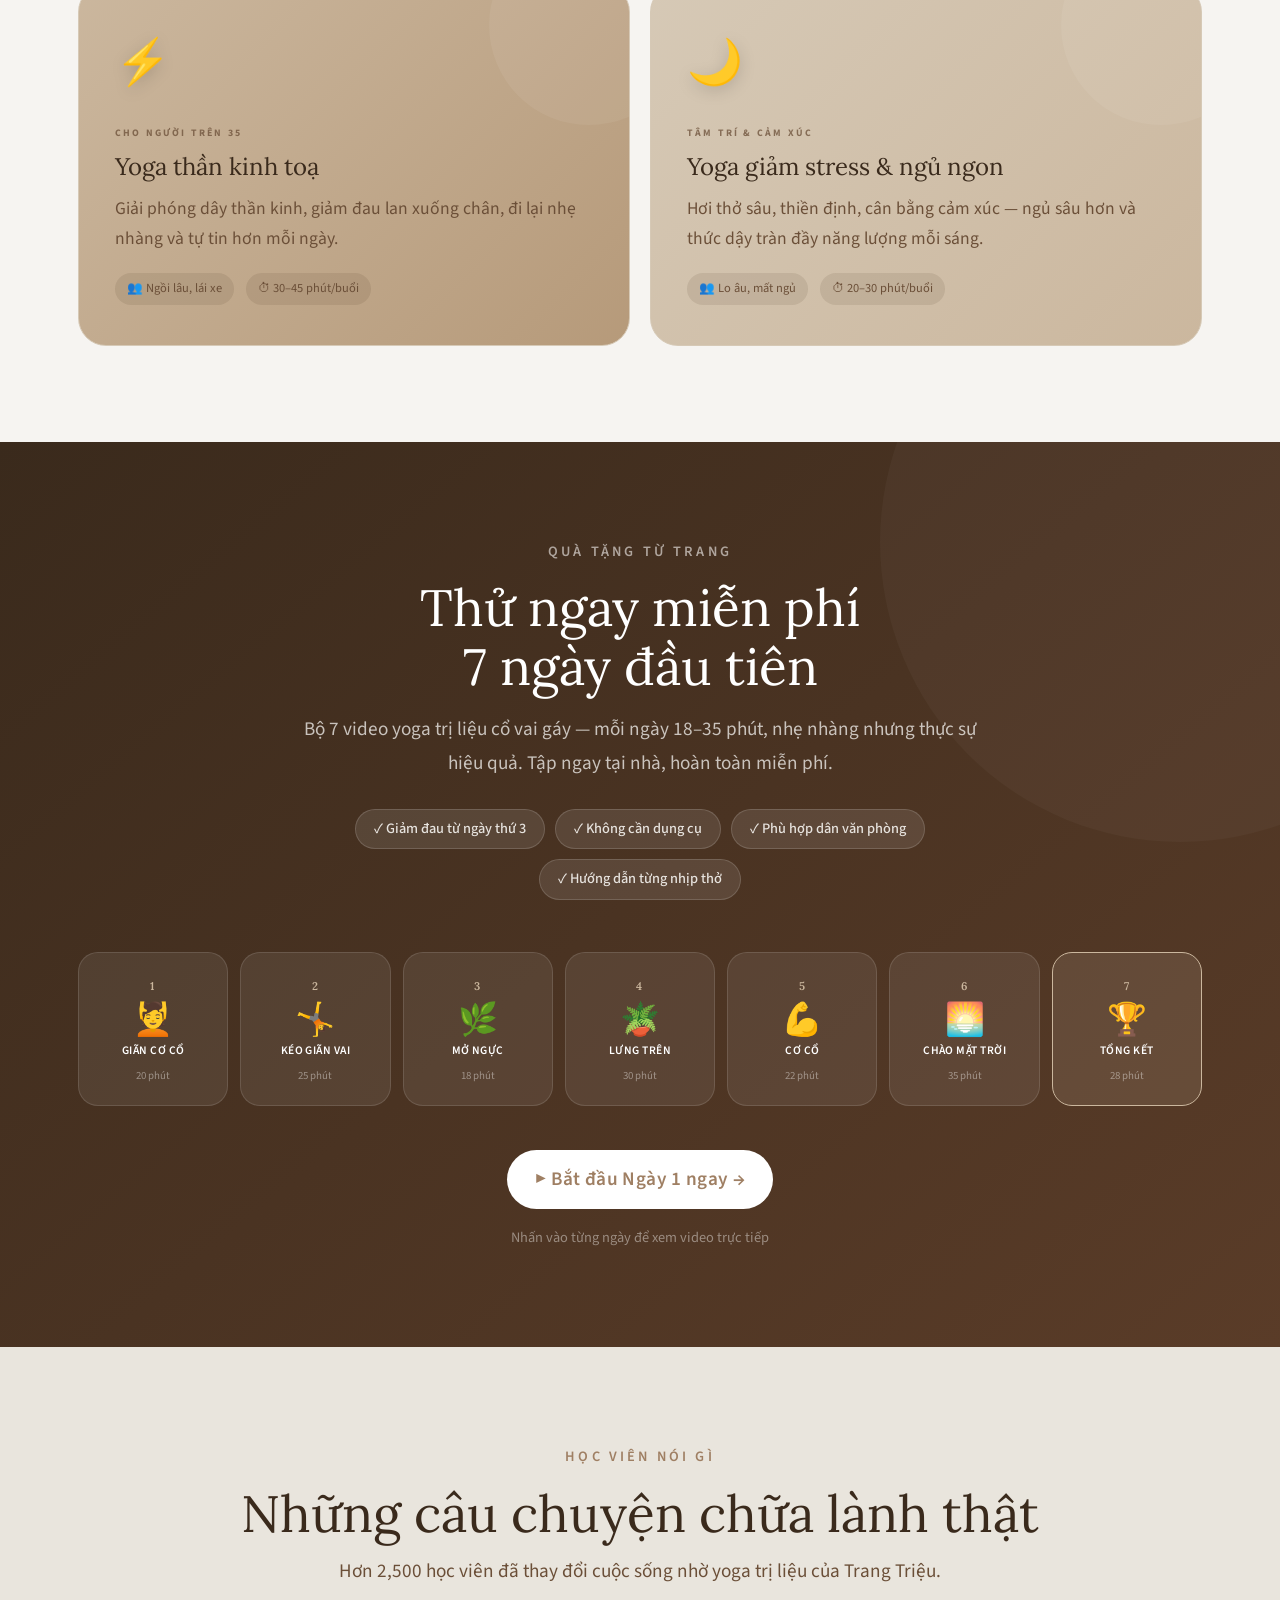
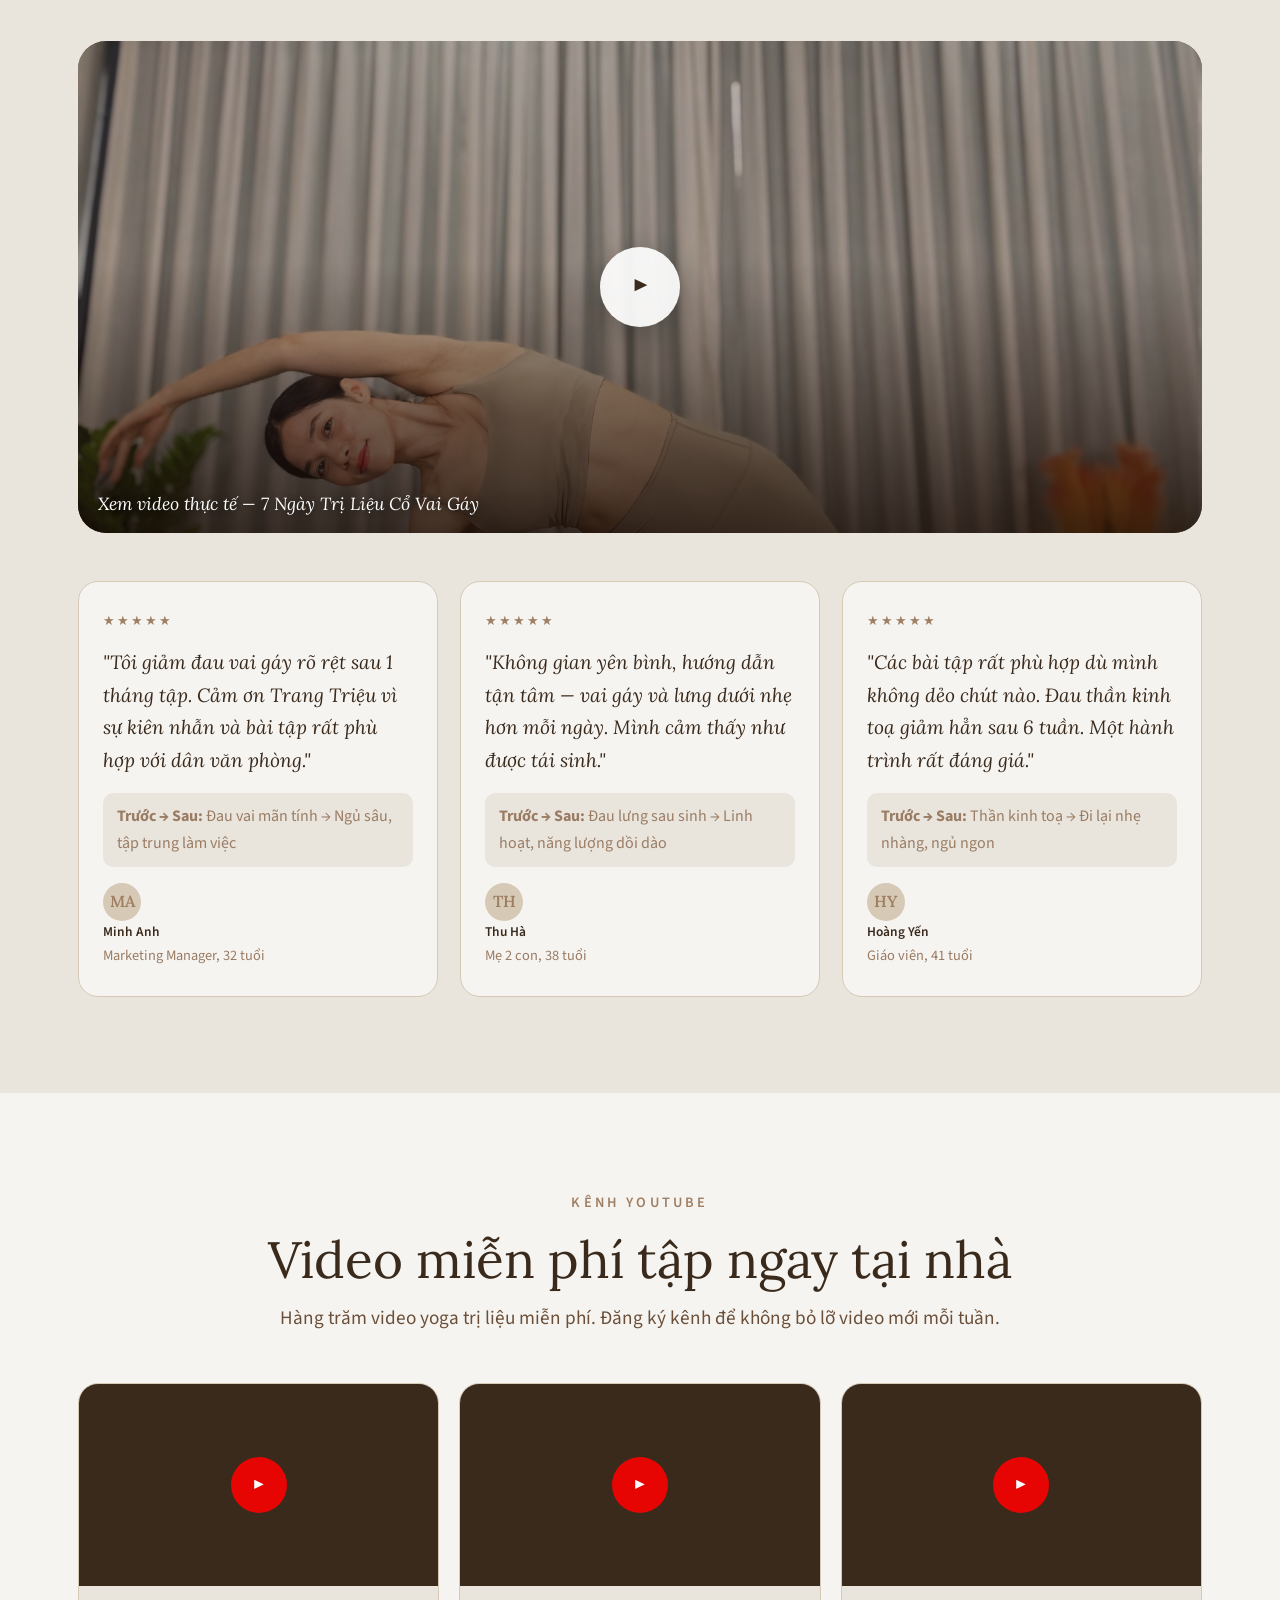
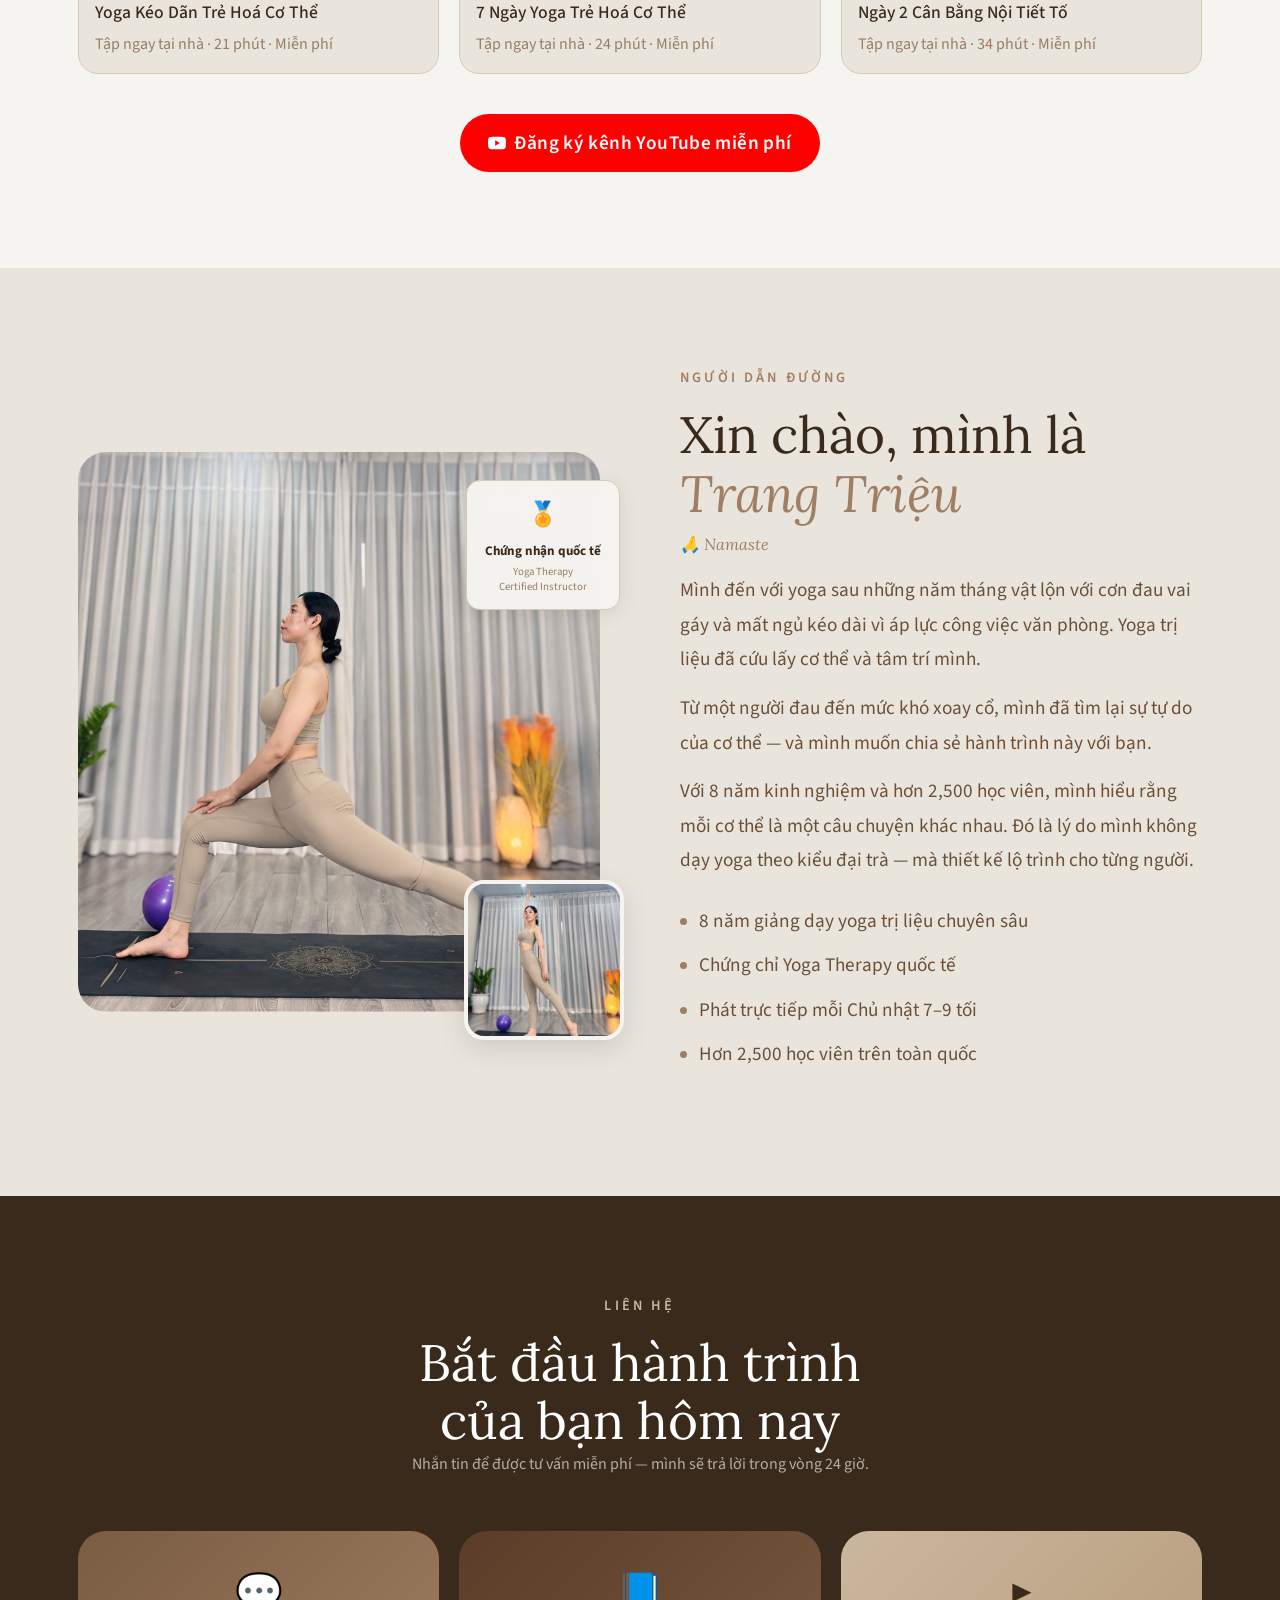
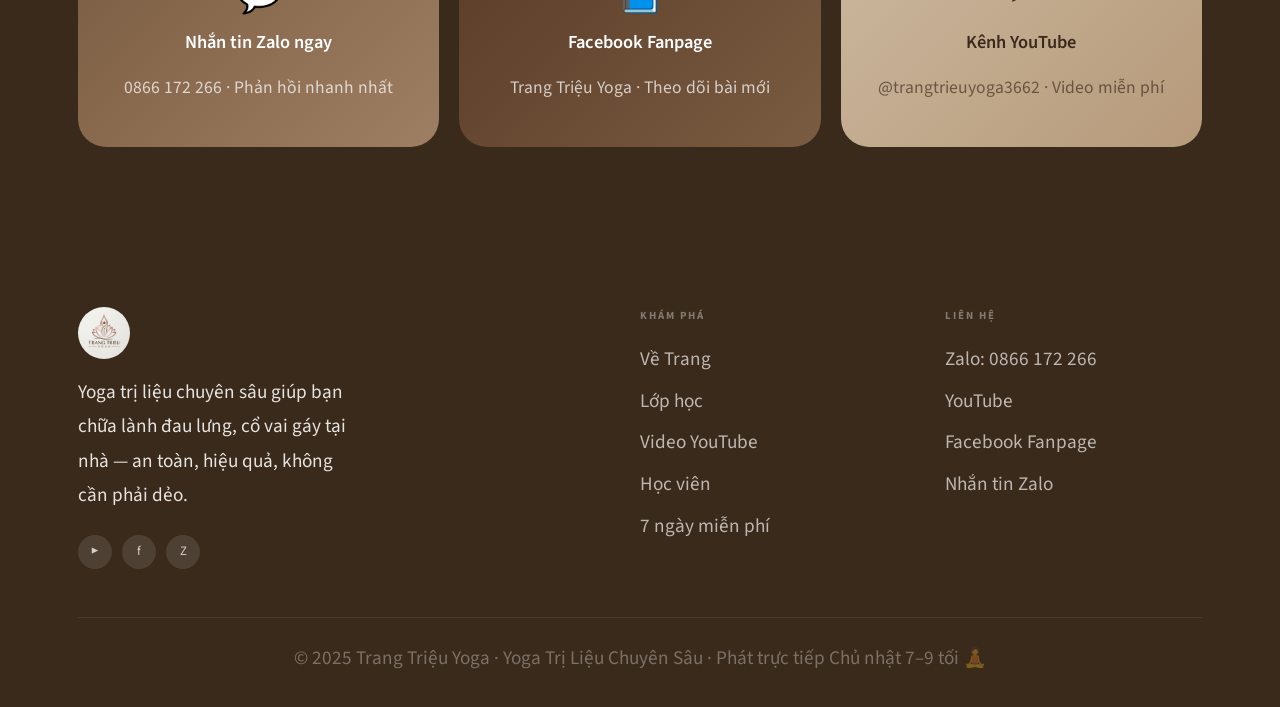
==== commit 7b77910c: "redesign: 7-day free course section - Centered headline + description (max-width 680px) - Benefits a" ====
--- a/index.html
+++ b/index.html
@@ -208,47 +208,64 @@
 <!-- FREE COURSE -->
 <section id="free-course">
   <div class="wrap">
-    <div class="fc-grid">
-      <div class="fc-text">
-        <span class="label" style="color:rgba(246,244,241,0.6)">Quà tặng từ Trang</span>
-        <h2>Thử ngay miễn phí<br>7 ngày đầu tiên</h2>
-        <p>Bộ 7 video yoga trị liệu cổ vai gáy — mỗi ngày 18–35 phút, nhẹ nhàng nhưng thực sự hiệu quả. Tập ngay tại nhà, hoàn toàn miễn phí.</p>
-        <ul class="fc-list">
-          <li>Giảm đau mỏi cổ vai gáy rõ rệt từ ngày thứ 3</li>
-          <li>Không cần dụng cụ, không cần phải dẻo</li>
-          <li>Hướng dẫn từng nhịp thở, từng tư thế chi tiết</li>
-          <li>Phù hợp dân văn phòng, người ngồi máy tính nhiều</li>
-        </ul>
-        <a href="https://www.youtube.com/watch?v=nNhDQZv0GCY" target="_blank" class="btn btn-white" style="margin-top:8px">
-          ▶ Bắt đầu Ngày 1 ngay →
-        </a>
-      </div>
-      <div>
-        <div class="days-grid">
-          <a class="day-tile" href="https://www.youtube.com/watch?v=nNhDQZv0GCY" target="_blank" style="text-decoration:none">
-            <span class="day-icon">💆</span><span class="day-num">1</span><span class="day-lbl">Giãn Cơ Cổ</span>
-          </a>
-          <a class="day-tile" href="https://www.youtube.com/watch?v=2S2bXYhcgSI" target="_blank" style="text-decoration:none">
-            <span class="day-icon">🤸</span><span class="day-num">2</span><span class="day-lbl">Kéo Giãn Vai</span>
-          </a>
-          <a class="day-tile" href="https://www.youtube.com/watch?v=FuXtL-lk5dQ" target="_blank" style="text-decoration:none">
-            <span class="day-icon">🌿</span><span class="day-num">3</span><span class="day-lbl">Mở Ngực</span>
-          </a>
-          <a class="day-tile" href="https://youtu.be/JPf3a0CIYCM" target="_blank" style="text-decoration:none">
-            <span class="day-icon">🪴</span><span class="day-num">4</span><span class="day-lbl">Lưng Trên</span>
-          </a>
-          <a class="day-tile" href="https://youtu.be/ZvljcEtH2Fk" target="_blank" style="text-decoration:none">
-            <span class="day-icon">💪</span><span class="day-num">5</span><span class="day-lbl">Cơ Cổ</span>
-          </a>
-          <a class="day-tile" href="https://youtu.be/GVQkDvJbSOQ" target="_blank" style="text-decoration:none">
-            <span class="day-icon">🌅</span><span class="day-num">6</span><span class="day-lbl">Chào Mặt Trời</span>
-          </a>
-          <a class="day-tile" href="https://youtu.be/4KfxfFg5zy8" target="_blank" style="text-decoration:none">
-            <span class="day-icon">🏆</span><span class="day-num">7</span><span class="day-lbl">Tổng Kết</span>
-          </a>
-        </div>
-        <p style="text-align:center;margin-top:14px;font-size:0.72rem;color:rgba(246,244,241,0.5)">Nhấn vào từng ngày để xem video trực tiếp →</p>
-      </div>
+    <div class="fc-hd">
+      <span class="label" style="color:rgba(246,244,241,0.6)">Quà tặng từ Trang</span>
+      <h2>Thử ngay miễn phí<br>7 ngày đầu tiên</h2>
+      <p>Bộ 7 video yoga trị liệu cổ vai gáy — mỗi ngày 18–35 phút, nhẹ nhàng nhưng thực sự hiệu quả. Tập ngay tại nhà, hoàn toàn miễn phí.</p>
+      <ul class="fc-pills">
+        <li>✓ Giảm đau từ ngày thứ 3</li>
+        <li>✓ Không cần dụng cụ</li>
+        <li>✓ Phù hợp dân văn phòng</li>
+        <li>✓ Hướng dẫn từng nhịp thở</li>
+      </ul>
+    </div>
+    <div class="days-grid">
+      <a class="day-tile" href="https://www.youtube.com/watch?v=nNhDQZv0GCY" target="_blank">
+        <span class="day-num">1</span>
+        <span class="day-icon">💆</span>
+        <span class="day-lbl">Giãn Cơ Cổ</span>
+        <span class="day-dur">20 phút</span>
+      </a>
+      <a class="day-tile" href="https://www.youtube.com/watch?v=2S2bXYhcgSI" target="_blank">
+        <span class="day-num">2</span>
+        <span class="day-icon">🤸</span>
+        <span class="day-lbl">Kéo Giãn Vai</span>
+        <span class="day-dur">25 phút</span>
+      </a>
+      <a class="day-tile" href="https://www.youtube.com/watch?v=FuXtL-lk5dQ" target="_blank">
+        <span class="day-num">3</span>
+        <span class="day-icon">🌿</span>
+        <span class="day-lbl">Mở Ngực</span>
+        <span class="day-dur">18 phút</span>
+      </a>
+      <a class="day-tile" href="https://youtu.be/JPf3a0CIYCM" target="_blank">
+        <span class="day-num">4</span>
+        <span class="day-icon">🪴</span>
+        <span class="day-lbl">Lưng Trên</span>
+        <span class="day-dur">30 phút</span>
+      </a>
+      <a class="day-tile" href="https://youtu.be/ZvljcEtH2Fk" target="_blank">
+        <span class="day-num">5</span>
+        <span class="day-icon">💪</span>
+        <span class="day-lbl">Cơ Cổ</span>
+        <span class="day-dur">22 phút</span>
+      </a>
+      <a class="day-tile" href="https://youtu.be/GVQkDvJbSOQ" target="_blank">
+        <span class="day-num">6</span>
+        <span class="day-icon">🌅</span>
+        <span class="day-lbl">Chào Mặt Trời</span>
+        <span class="day-dur">35 phút</span>
+      </a>
+      <a class="day-tile day-tile-final" href="https://youtu.be/4KfxfFg5zy8" target="_blank">
+        <span class="day-num">7</span>
+        <span class="day-icon">🏆</span>
+        <span class="day-lbl">Tổng Kết</span>
+        <span class="day-dur">28 phút</span>
+      </a>
+    </div>
+    <div class="fc-cta">
+      <a href="https://www.youtube.com/watch?v=nNhDQZv0GCY" target="_blank" class="btn btn-white">▶ Bắt đầu Ngày 1 ngay →</a>
+      <p>Nhấn vào từng ngày để xem video trực tiếp</p>
     </div>
   </div>
 </section>
@@ -307,7 +324,7 @@
   <div class="wrap">
     <div class="yt-hd">
       <span class="label">Kênh YouTube</span>
-      <h2>Video miễn phí<br>tập ngay tại nhà</h2>
+      <h2>Video miễn phí tập ngay tại nhà</h2>
       <p>Hàng trăm video yoga trị liệu miễn phí. Đăng ký kênh để không bỏ lỡ video mới mỗi tuần.</p>
     </div>
     <div class="yt-grid">
--- a/style.css
+++ b/style.css
@@ -43,7 +43,7 @@
     .btn {
       display: inline-flex; align-items: center; gap: 8px;
       padding: 13px 28px; border-radius: 100px;
-      font-family: 'Source Sans 3', sans-serif; font-size: 0.85rem; font-weight: 600;
+      font-family: 'Source Sans 3', sans-serif; font-size: 1.2rem; font-weight: 600;
       letter-spacing: 0.02em; transition: all 0.22s; cursor: pointer; border: none;
     }
     .btn-dark { background: var(--ink); color: var(--c0); }
@@ -74,9 +74,9 @@
       font-size: 1.25rem; color: var(--ink); letter-spacing: 0.04em; line-height: 1.2;
     }
     .nav-brand-name span { display: block; font-size: 0.68rem; letter-spacing: 0.22em; text-transform: uppercase; color: var(--soft); font-family: 'Source Sans 3', sans-serif; }
-    .nav-brand-slogan { display: block; font-size: 0.72rem; color: var(--soft); font-style: italic; font-family: 'Lora', serif; letter-spacing: 0.02em; margin-top: 1px; }
+    .nav-brand-slogan { display: block; font-size: 1rem; color: var(--soft); font-style: italic; font-family: 'Lora', serif; letter-spacing: 0.02em; margin-top: 1px; }
     .nav-links { display: flex; align-items: center; gap: 32px; list-style: none; }
-    .nav-links a { font-size: 0.95rem; font-weight: 500; color: var(--mid); transition: color 0.2s; }
+    .nav-links a { font-size: 1.2rem; font-weight: 500; color: var(--mid); transition: color 0.2s; }
     .nav-links a:hover { color: var(--c5); }
     .nav-cta { background: var(--c5) !important; color: #fff !important; padding: 9px 22px; border-radius: 100px; }
     .nav-cta:hover { background: var(--c6) !important; }
@@ -160,11 +160,11 @@
       box-shadow: 0 4px 20px rgba(58,42,28,0.1);
     }
     .pain-cert p { font-size: 0.7rem; color: var(--soft); }
-    .pain-cert strong { font-size: 0.88rem; color: var(--c5); }
+    .pain-cert strong { font-size: 1rem; color: var(--c5); }
 
     /* ─── METHOD ──────────────────────────────── */
     #method { background: var(--c1); }
-    .method-hd { text-align: center; max-width: 580px; margin: 0 auto 52px; }
+    .method-hd { text-align: center; max-width: 800px; margin: 0 auto 52px; }
     .method-hd h2 { color: var(--ink); margin-bottom: 12px; }
     .method-grid { display: grid; grid-template-columns: repeat(4,1fr); gap: 20px; }
     .method-card {
@@ -178,7 +178,7 @@
 
     /* ─── CLASSES ─────────────────────────────── */
     #classes { background: var(--c0); }
-    .classes-hd { text-align: center; max-width: 580px; margin: 0 auto 52px; }
+    .classes-hd { text-align: center; max-width: 700px; margin: 0 auto 52px; }
     .classes-grid { display: grid; grid-template-columns: repeat(2,1fr); gap: 20px; }
     .class-card {
       border-radius: var(--r-lg); padding: 40px 36px;
@@ -227,50 +227,45 @@
 
     /* ─── FREE COURSE ─────────────────────────── */
     #free-course {
-      background: linear-gradient(140deg, var(--c6) 0%, #5a3c28 100%);
+      background: linear-gradient(140deg, var(--ink) 0%, #5a3c28 100%);
       position: relative; overflow: hidden;
     }
     #free-course::before {
-      content: ''; position: absolute; top: -120px; right: -120px;
-      width: 500px; height: 500px; border-radius: 50%;
-      background: rgba(255,255,255,0.03);
-    }
-    .fc-grid { display: grid; grid-template-columns: 1fr 1fr; gap: 64px; align-items: center; }
-    .fc-text h2 { color: #fff; margin-bottom: 14px; }
-    .fc-text p { color: rgba(246,244,241,0.8); margin-bottom: 24px; }
-    .fc-list { list-style: none; display: flex; flex-direction: column; gap: 10px; margin-bottom: 32px; }
-    .fc-list li {
-      display: flex; align-items: center; gap: 10px;
-      font-size: 0.87rem; color: rgba(246,244,241,0.9);
-    }
-    .fc-list li::before {
-      content: '✓'; display: flex; align-items: center; justify-content: center;
-      width: 20px; height: 20px; border-radius: 50%;
-      background: rgba(255,255,255,0.15); color: #fff;
-      font-size: 0.7rem; font-weight: 700; flex-shrink: 0;
-    }
-    .fc-form { display: flex; gap: 10px; flex-wrap: wrap; }
-    .fc-form input {
-      flex: 1; min-width: 200px; padding: 13px 20px; border-radius: 100px;
-      border: 1.5px solid rgba(255,255,255,0.25); background: rgba(255,255,255,0.1);
-      color: #fff; font-family: 'Source Sans 3', sans-serif; font-size: 0.87rem; outline: none;
-    }
-    .fc-form input::placeholder { color: rgba(255,255,255,0.55); }
-    .fc-form input:focus { border-color: rgba(255,255,255,0.55); }
-    .days-grid { display: grid; grid-template-columns: repeat(7,1fr); gap: 8px; }
+      content: ''; position: absolute; top: -200px; right: -200px;
+      width: 600px; height: 600px; border-radius: 50%;
+      background: rgba(255,255,255,0.03); pointer-events: none;
+    }
+    .fc-hd { text-align: center; max-width: 680px; margin: 0 auto 52px; }
+    .fc-hd h2 { color: #fff; margin-bottom: 16px; }
+    .fc-hd p { color: rgba(246,244,241,0.75); margin-bottom: 28px; }
+    .fc-pills { list-style: none; display: flex; flex-wrap: wrap; justify-content: center; gap: 10px; }
+    .fc-pills li {
+      background: rgba(255,255,255,0.1); border: 1px solid rgba(255,255,255,0.15);
+      color: rgba(246,244,241,0.9); padding: 7px 18px; border-radius: 100px;
+      font-size: 0.9rem; font-weight: 500;
+    }
+    .days-grid { display: grid; grid-template-columns: repeat(7,1fr); gap: 12px; margin-bottom: 44px; }
     .day-tile {
-      background: rgba(255,255,255,0.09); border-radius: 14px;
-      padding: 14px 6px; text-align: center; border: 1px solid rgba(255,255,255,0.14);
-    }
-    .day-icon { font-size: 1.2rem; display: block; margin-bottom: 4px; }
-    .day-num { font-family: 'Lora', serif; font-size: 1.9rem; font-weight: 600; color: #fff; display: block; line-height: 1; }
-    .day-lbl { font-size: 0.68rem; letter-spacing: 0.06em; text-transform: uppercase; color: rgba(246,244,241,0.7); display: block; margin-top: 5px; }
-    a.day-tile { cursor: pointer; transition: background 0.2s, transform 0.2s; }
-    a.day-tile:hover { background: rgba(255,255,255,0.2); transform: translateY(-3px); }
+      background: rgba(255,255,255,0.08); border: 1px solid rgba(255,255,255,0.12);
+      border-radius: 20px; padding: 24px 10px 20px;
+      display: flex; flex-direction: column; align-items: center; gap: 8px;
+      text-decoration: none; transition: all 0.25s;
+    }
+    .day-tile:hover {
+      background: rgba(255,255,255,0.18); border-color: rgba(255,255,255,0.3);
+      transform: translateY(-6px); box-shadow: 0 16px 40px rgba(0,0,0,0.2);
+    }
+    .day-tile-final { border-color: var(--c3); background: rgba(203,183,158,0.15); }
+    .day-num { font-family: 'Lora', serif; font-size: 0.7rem; font-weight: 600; color: var(--c3); letter-spacing: 0.12em; text-transform: uppercase; }
+    .day-icon { font-size: 2rem; line-height: 1; }
+    .day-lbl { font-size: 0.72rem; font-weight: 600; letter-spacing: 0.04em; text-transform: uppercase; color: #fff; text-align: center; line-height: 1.3; }
+    .day-dur { font-size: 0.68rem; color: rgba(246,244,241,0.45); }
+    .fc-cta { text-align: center; }
+    .fc-cta p { color: rgba(246,244,241,0.45); font-size: 0.9rem; margin-top: 16px; }
 
     /* ─── TESTIMONIALS ────────────────────────── */
     #testimonials { background: var(--c1); }
-    .test-hd { text-align: center; max-width: 540px; margin: 0 auto 52px; }
+    .test-hd { text-align: center; max-width: 800px; margin: 0 auto 52px; }
     .test-hd h2 { color: var(--ink); margin-bottom: 12px; }
 
     .video-box {
@@ -324,11 +319,11 @@
       font-family: 'Lora', serif; font-size: 1rem; font-weight: 600; color: var(--c5);
     }
     .author-name { font-size: 0.84rem; font-weight: 600; color: var(--ink); }
-    .author-role { font-size: 0.73rem; color: var(--soft); }
+    .author-role { font-size: 0.9rem; color: var(--soft); }
 
     /* ─── YOUTUBE ─────────────────────────────── */
     #youtube { background: var(--c0); }
-    .yt-hd { text-align: center; max-width: 540px; margin: 0 auto 48px; }
+    .yt-hd { text-align: center; max-width: 800px; margin: 0 auto 48px; }
     .yt-hd h2 { color: var(--ink); margin-bottom: 12px; }
     .yt-grid { display: grid; grid-template-columns: repeat(3,1fr); gap: 20px; margin-bottom: 40px; }
     .yt-card { border-radius: var(--r-md); overflow: hidden; border: 1px solid var(--c2); background: var(--c1); }
@@ -380,7 +375,7 @@
     .creds { display: flex; flex-direction: column; gap: 10px; margin-top: 26px; }
     .cred { display: flex; align-items: center; gap: 12px; }
     .cred-dot { width: 7px; height: 7px; border-radius: 50%; background: var(--c5); flex-shrink: 0; }
-    .cred p { font-size: 1rem; margin: 0; }
+    .cred p { font-size: 1.2rem; margin: 0; }
 
     /* ─── CONTACT ─────────────────────────────── */
     #contact { background: var(--ink); }
@@ -401,7 +396,7 @@
     .contact-cta-yt   { background: linear-gradient(135deg, #CBB79E 0%, #B69A7A 100%); }
     .cta-icon { font-size: 2.4rem; line-height: 1; }
     .cta-label { font-size: 1.15rem; font-weight: 600; color: #fff; }
-    .cta-sub { font-size: 0.95rem; color: rgba(255,255,255,0.72); }
+    .cta-sub { font-size: 1.1rem; color: rgba(255,255,255,0.72); }
     .contact-cta-yt .cta-label { color: var(--ink); }
     .contact-cta-yt .cta-sub { color: rgba(58,42,28,0.65); }
 
@@ -432,7 +427,7 @@
     footer { background: var(--ink); color: rgba(246,244,241,0.7); padding: 64px 0 32px; }
     .footer-grid { display: grid; grid-template-columns: 2fr 1fr 1fr; gap: 48px; margin-bottom: 48px; }
     .footer-brand img { height: 52px; margin-bottom: 16px; border-radius: 50%; }
-    .footer-brand p { font-size: 0.88rem; line-height: 1.8; max-width: 270px; margin-bottom: 22px; color: rgba(246,244,241,0.92); }
+    .footer-brand p { font-size: 1.2rem; line-height: 1.8; max-width: 270px; margin-bottom: 22px; color: rgba(246,244,241,0.92); }
     .socials { display: flex; gap: 10px; }
     .soc {
       width: 34px; height: 34px; border-radius: 50%;
@@ -442,9 +437,9 @@
     .soc:hover { background: rgba(255,255,255,0.22); }
     .footer-col h4 { font-size: 0.68rem; letter-spacing: 0.18em; text-transform: uppercase; color: rgba(246,244,241,0.4); margin-bottom: 18px; }
     .footer-col ul { list-style: none; display: flex; flex-direction: column; gap: 9px; }
-    .footer-col ul a { font-size: 0.83rem; color: rgba(246,244,241,0.7); transition: color 0.2s; }
+    .footer-col ul a { font-size: 1.2rem; color: rgba(246,244,241,0.7); transition: color 0.2s; }
     .footer-col ul a:hover { color: #fff; }
-    .footer-bottom { border-top: 1px solid rgba(255,255,255,0.08); padding-top: 24px; text-align: center; font-size: 0.76rem; color: rgba(246,244,241,0.35); }
+    .footer-bottom { border-top: 1px solid rgba(255,255,255,0.08); padding-top: 24px; text-align: center; font-size: 1.2rem; color: rgba(246,244,241,0.35); }
 
     /* ─── ZALO FLOAT ──────────────────────────── */
     .zalo-float {
@@ -455,7 +450,7 @@
       width: 52px; height: 52px; border-radius: 50%; background: #0068ff;
       display: flex; align-items: center; justify-content: center;
       box-shadow: 0 4px 16px rgba(0,104,255,0.4);
-      color: #fff; font-weight: 700; font-size: 0.72rem; font-family: 'Source Sans 3', sans-serif;
+      color: #fff; font-weight: 700; font-size: 1rem; font-family: 'Source Sans 3', sans-serif;
       animation: zpulse 2.5s ease-in-out infinite;
     }
     @keyframes zpulse { 0%,100%{box-shadow:0 4px 16px rgba(0,104,255,.4)} 50%{box-shadow:0 4px 28px rgba(0,104,255,.7)} }
@@ -467,7 +462,7 @@
     }
     @media (max-width: 960px) {
       .hero-content { padding: 48px 28px; }
-      .pain-grid, .about-grid, .fc-grid { grid-template-columns: 1fr; gap: 40px; }
+      .pain-grid, .about-grid { grid-template-columns: 1fr; gap: 40px; }
       .contact-cta-row { grid-template-columns: 1fr; }
       .method-grid { grid-template-columns: 1fr 1fr; }
       .classes-grid, .yt-grid, .test-grid { grid-template-columns: 1fr; }
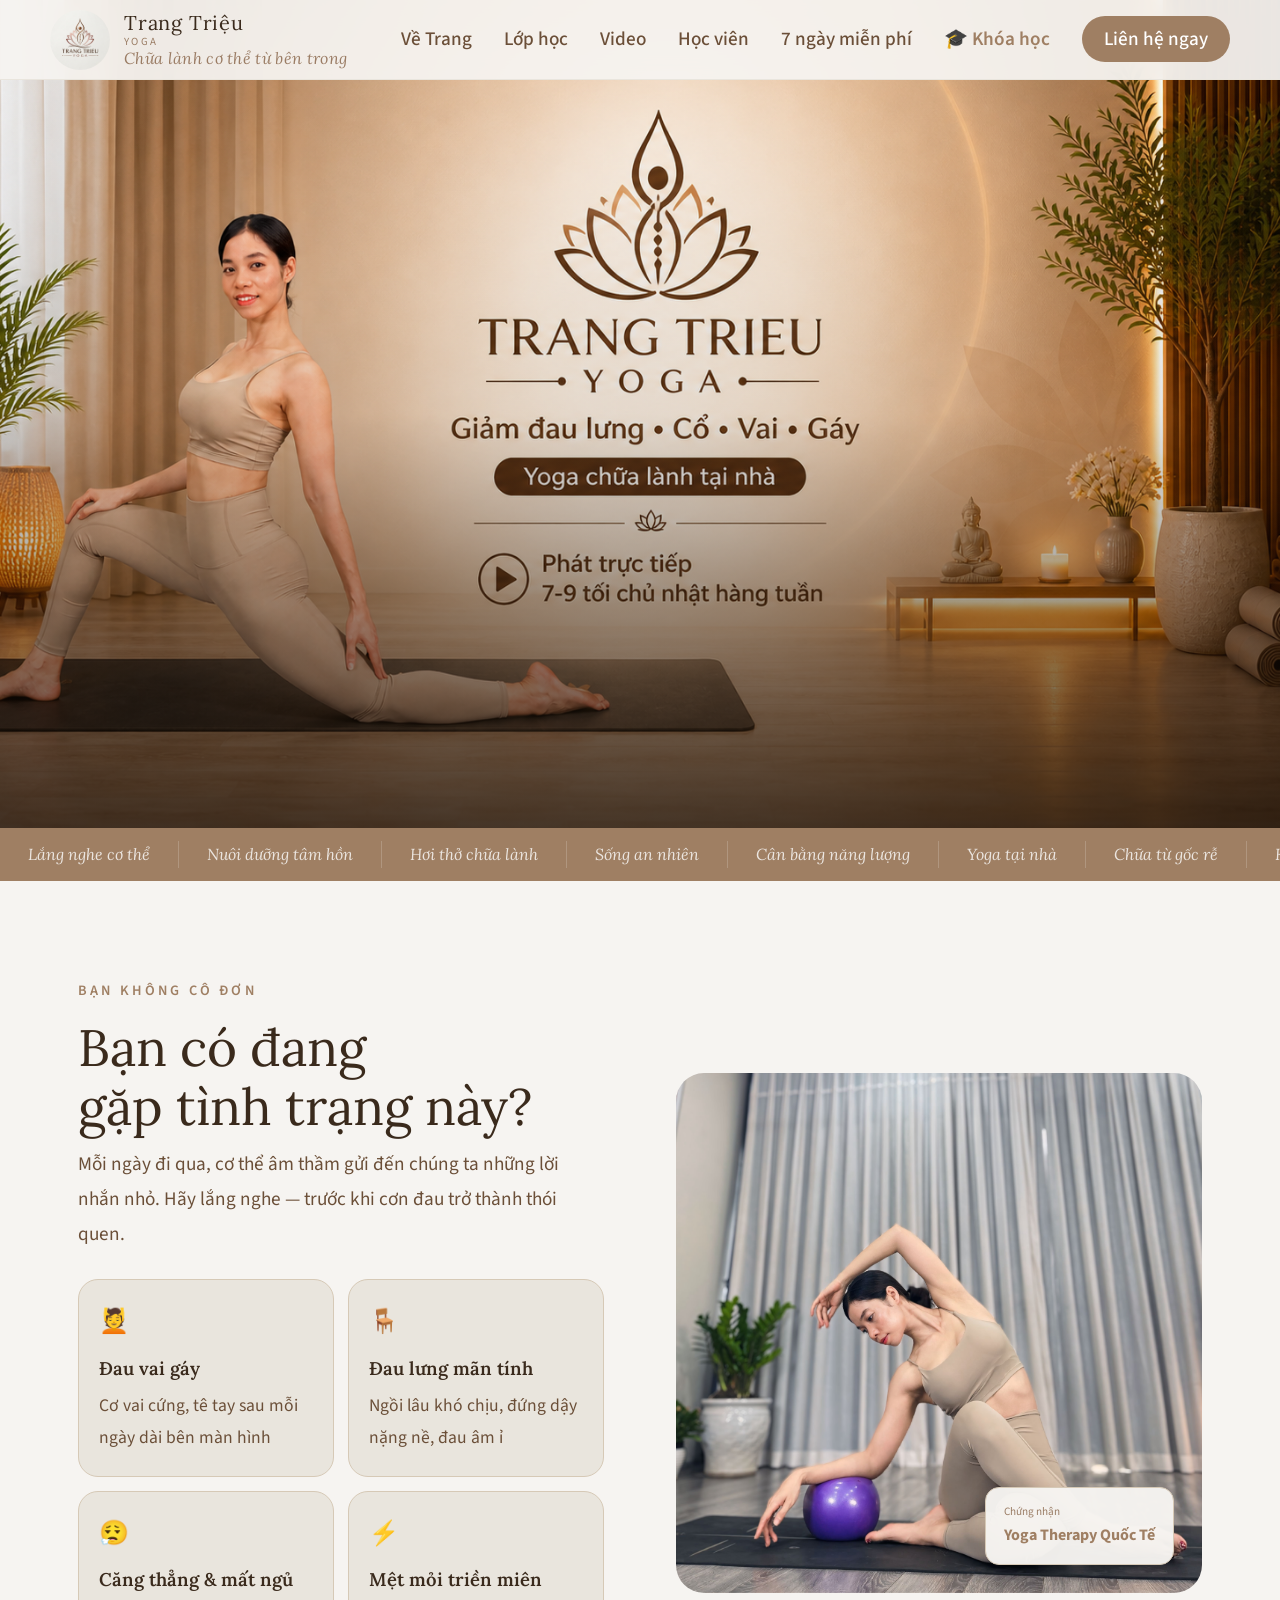
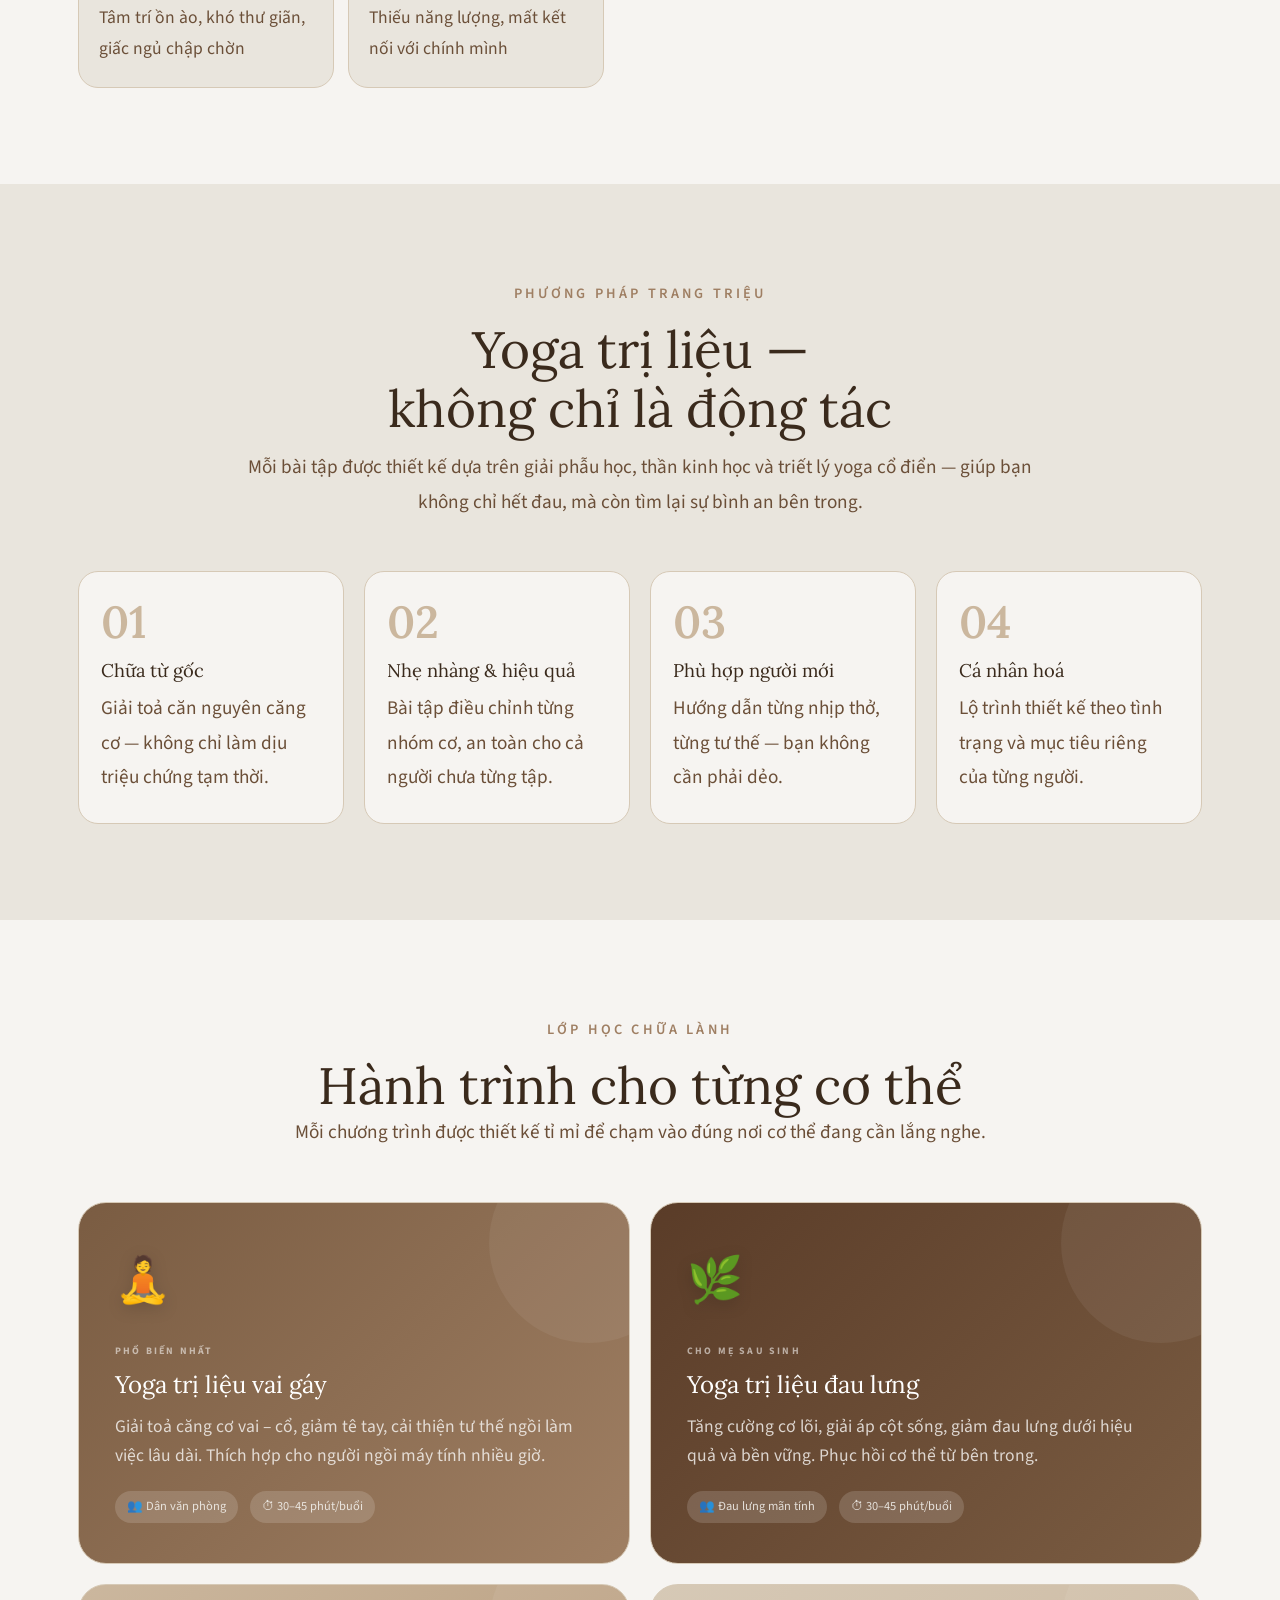
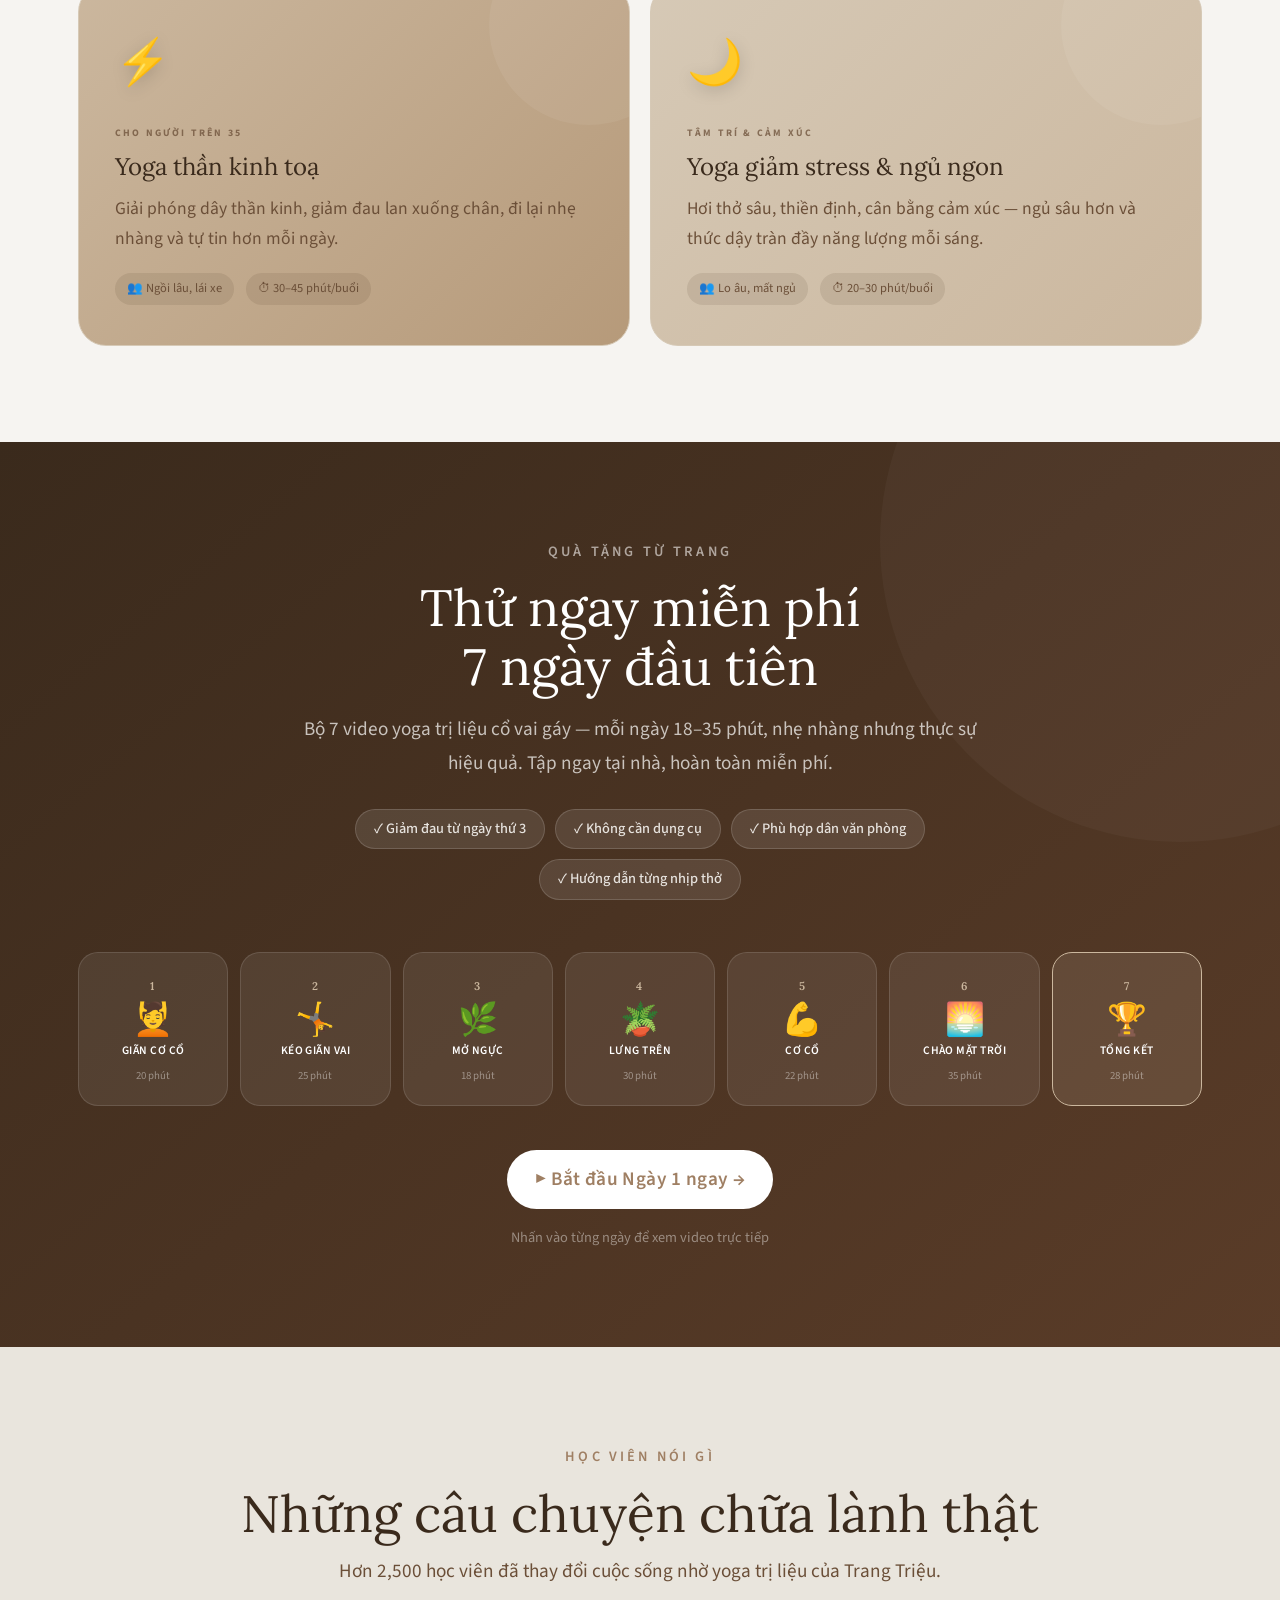
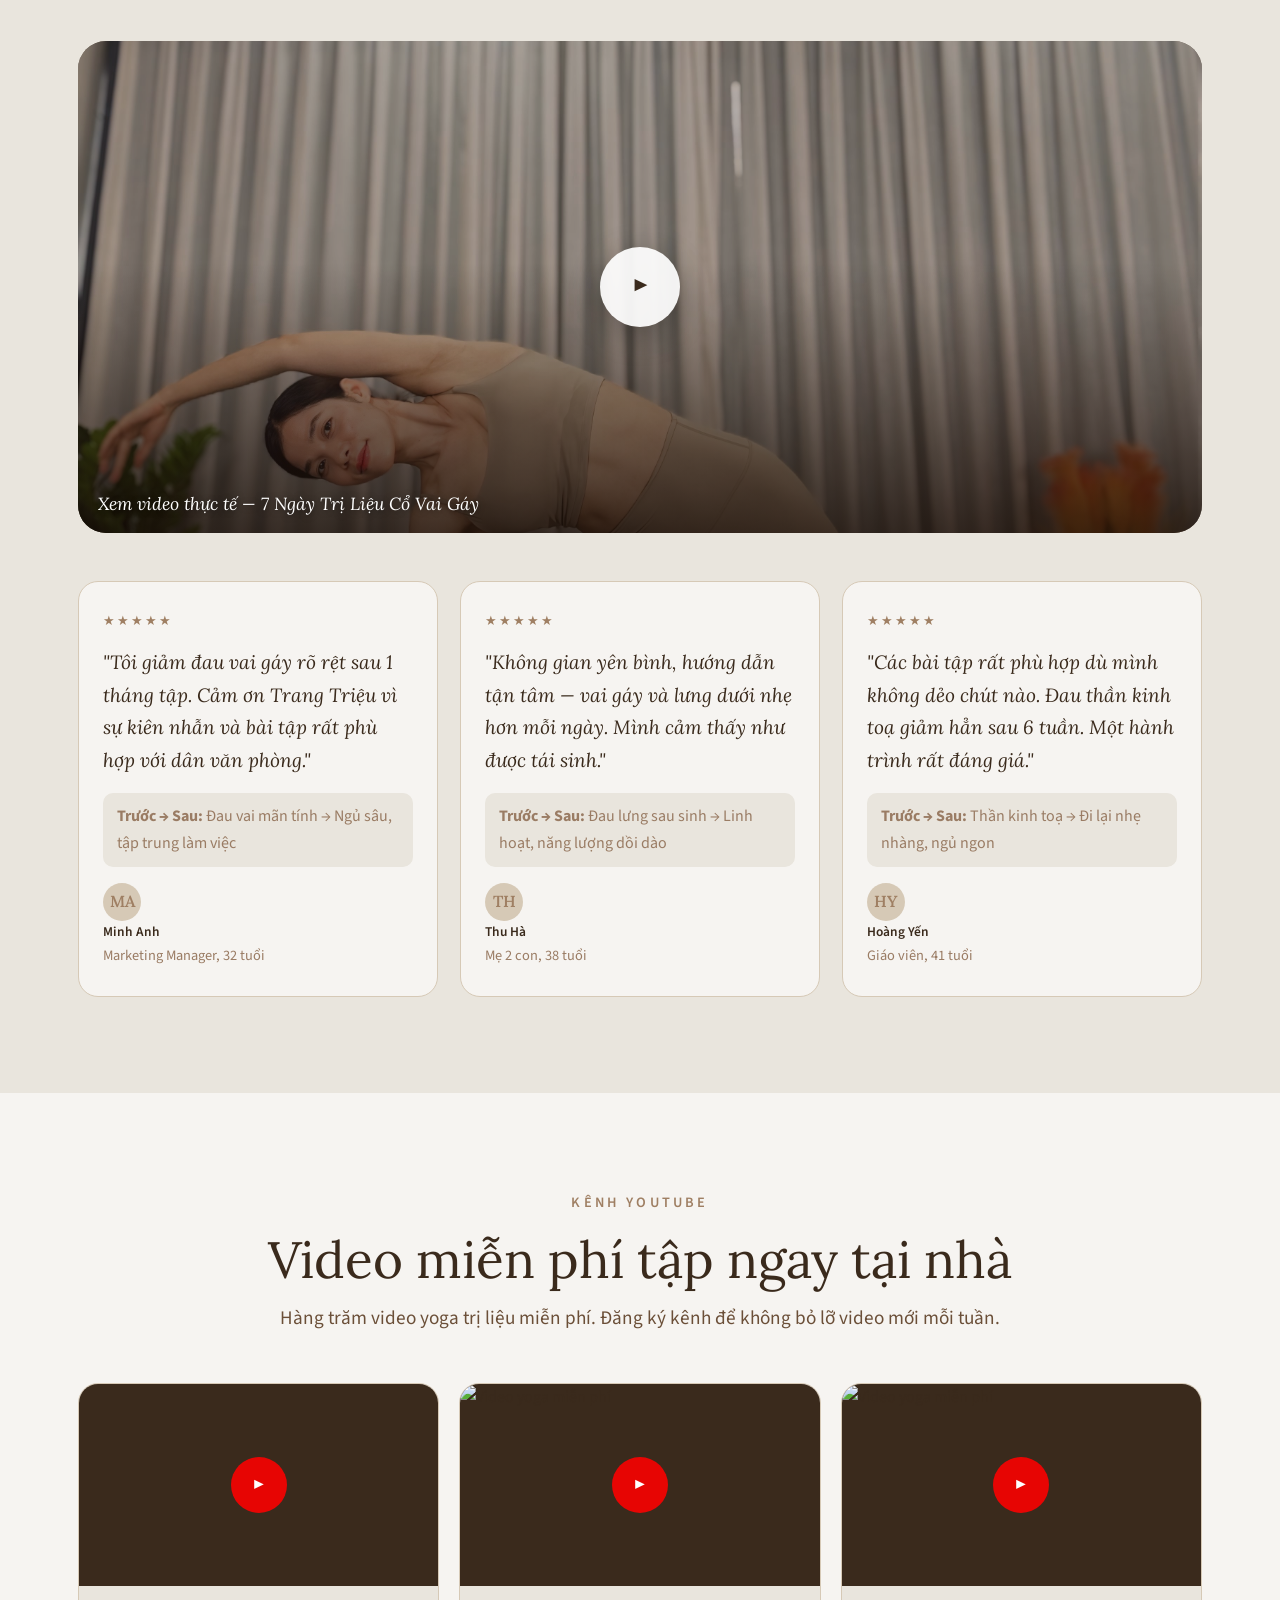
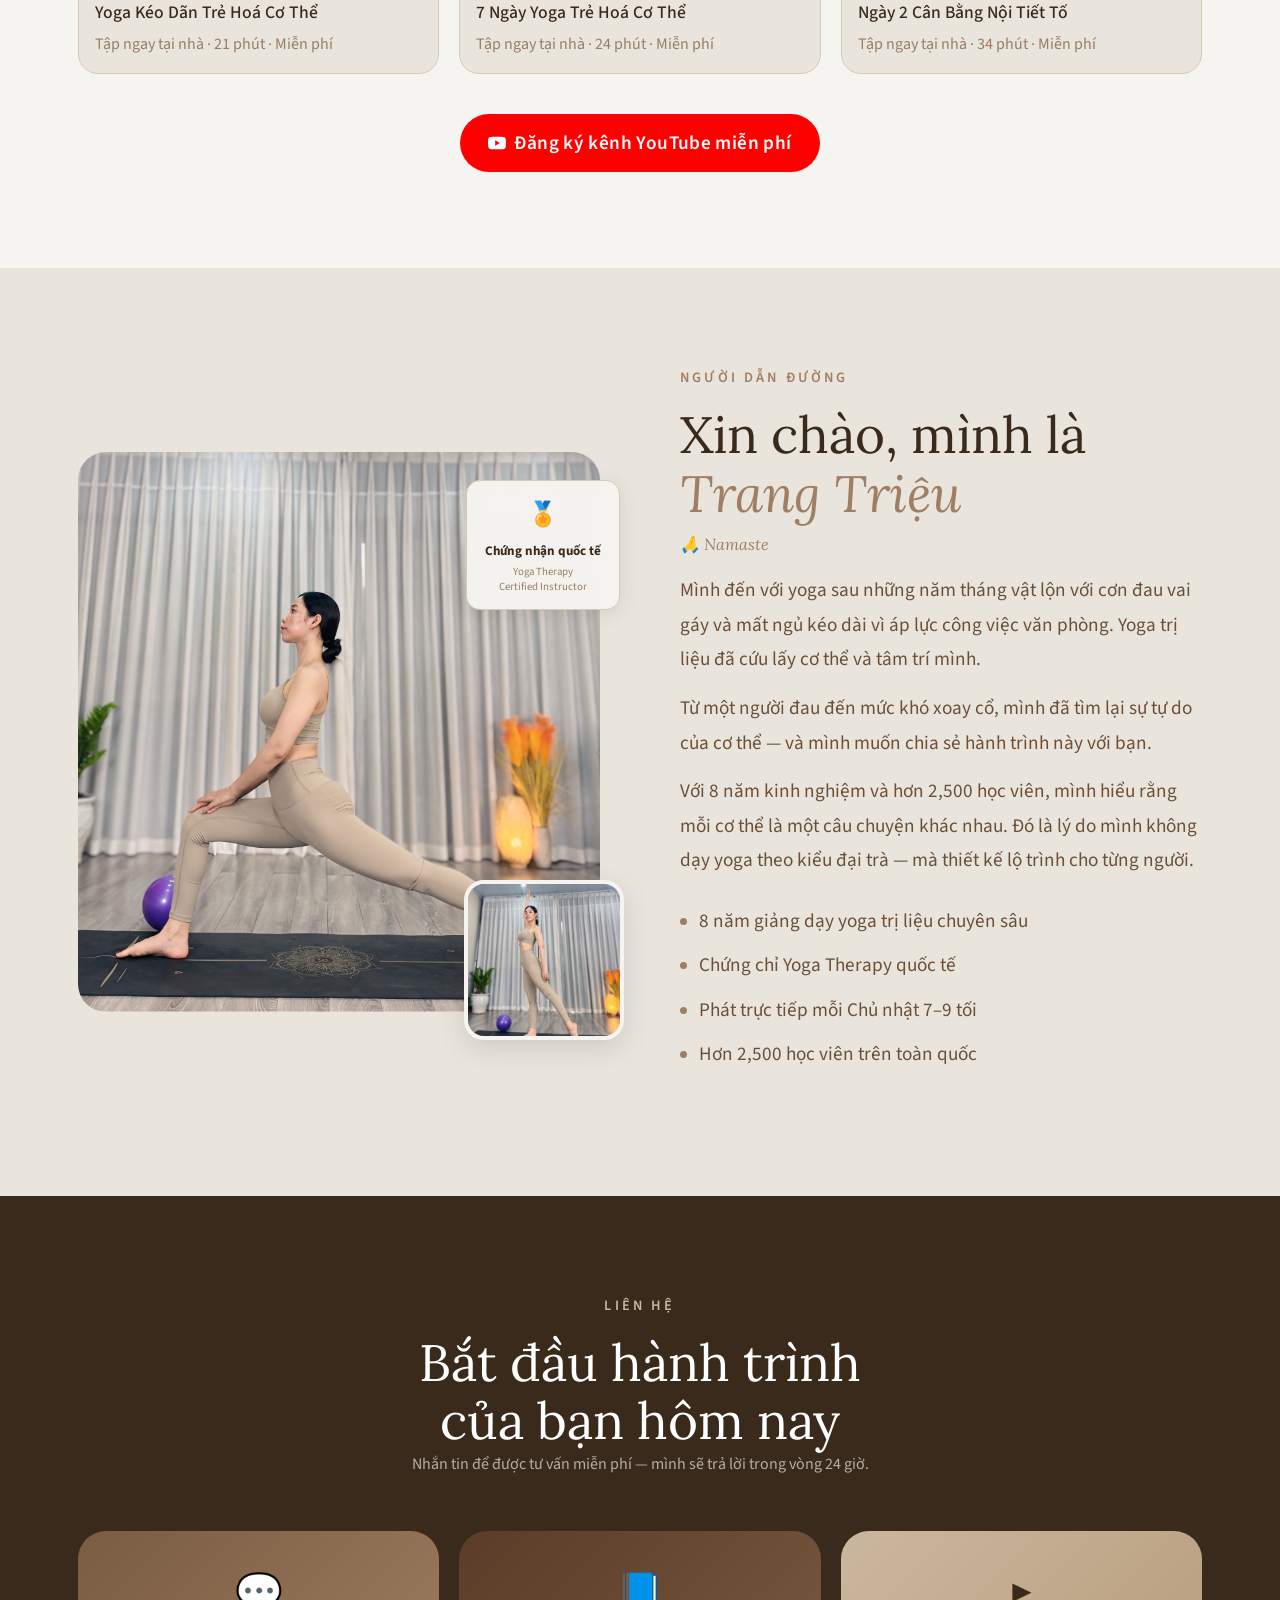
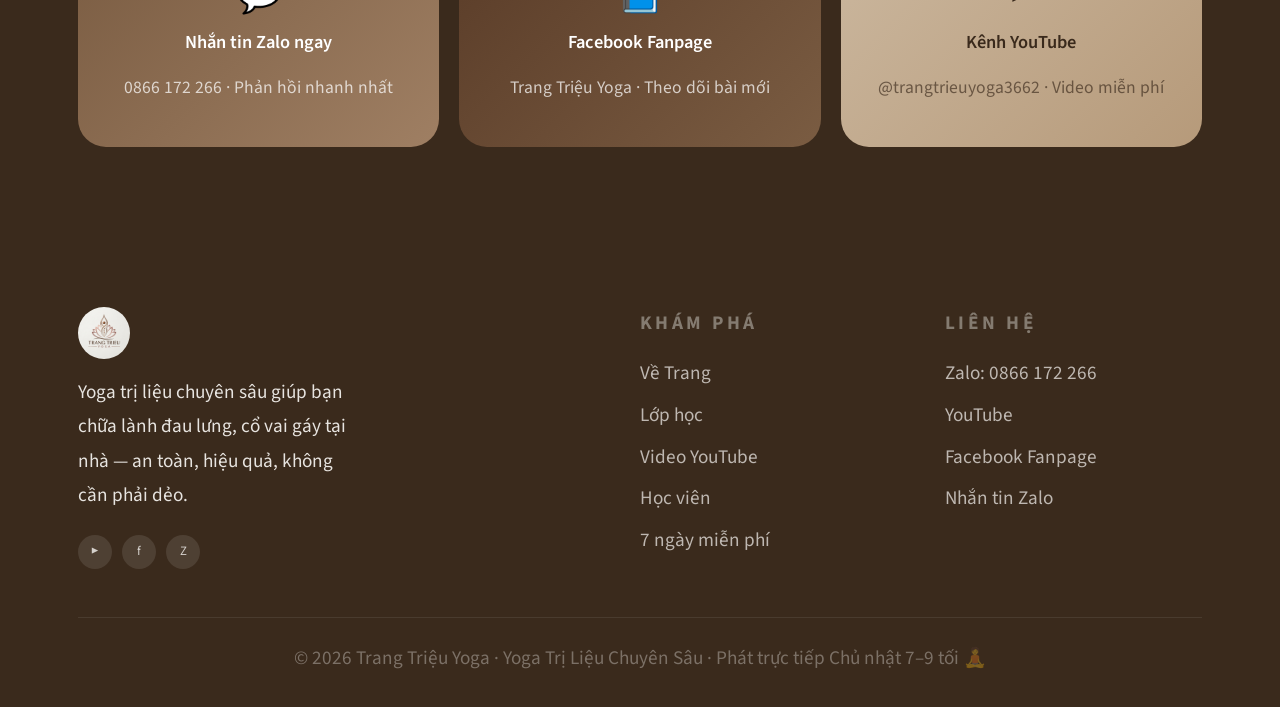
==== commit 1ff83616: "feat: add courses page with Supabase auth (email + Google OAuth)" ====
--- a/index.html
+++ b/index.html
@@ -45,6 +45,7 @@
       <li><a href="#youtube">Video</a></li>
       <li><a href="#testimonials">Học viên</a></li>
       <li><a href="#free-course">7 ngày miễn phí</a></li>
+      <li><a href="courses.html" style="color:var(--c5);font-weight:600">🎓 Khóa học</a></li>
       <li><a href="#contact" class="nav-cta">Liên hệ ngay</a></li>
     </ul>
     <div class="hamburger"><span></span><span></span><span></span></div>
@@ -464,7 +465,7 @@
         </ul>
       </div>
     </div>
-    <div class="footer-bottom">© 2025 Trang Triệu Yoga · Yoga Trị Liệu Chuyên Sâu · Phát trực tiếp Chủ nhật 7–9 tối 🧘</div>
+    <div class="footer-bottom">© 2026 Trang Triệu Yoga · Yoga Trị Liệu Chuyên Sâu · Phát trực tiếp Chủ nhật 7–9 tối 🧘</div>
   </div>
 </footer>
 
--- a/style.css
+++ b/style.css
@@ -233,8 +233,9 @@
     #free-course::before {
       content: ''; position: absolute; top: -200px; right: -200px;
       width: 600px; height: 600px; border-radius: 50%;
-      background: rgba(255,255,255,0.03); pointer-events: none;
-    }
+      background: rgba(255,255,255,0.03); pointer-events: none; z-index: 0;
+    }
+    #free-course .wrap { position: relative; z-index: 1; }
     .fc-hd { text-align: center; max-width: 680px; margin: 0 auto 52px; }
     .fc-hd h2 { color: #fff; margin-bottom: 16px; }
     .fc-hd p { color: rgba(246,244,241,0.75); margin-bottom: 28px; }
@@ -435,7 +436,7 @@
       font-size: 0.8rem; color: rgba(246,244,241,0.8); transition: background 0.2s;
     }
     .soc:hover { background: rgba(255,255,255,0.22); }
-    .footer-col h4 { font-size: 0.68rem; letter-spacing: 0.18em; text-transform: uppercase; color: rgba(246,244,241,0.4); margin-bottom: 18px; }
+    .footer-col h4 { font-size: 1.2rem; letter-spacing: 0.18em; text-transform: uppercase; color: rgba(246,244,241,0.4); margin-bottom: 18px; }
     .footer-col ul { list-style: none; display: flex; flex-direction: column; gap: 9px; }
     .footer-col ul a { font-size: 1.2rem; color: rgba(246,244,241,0.7); transition: color 0.2s; }
     .footer-col ul a:hover { color: #fff; }
@@ -485,6 +486,9 @@
     @media (max-width: 640px) {
       section { padding: 64px 0; }
       .method-grid { grid-template-columns: 1fr; }
+      .pain-cards { grid-template-columns: 1fr; }
+      .days-grid { grid-template-columns: 1fr 1fr; }
+      .day-tile-final { grid-column: 1 / -1; }
       .hero-stats { gap: 24px; }
       .footer-grid { grid-template-columns: 1fr; }
       .about-photo-thumb { display: none; }
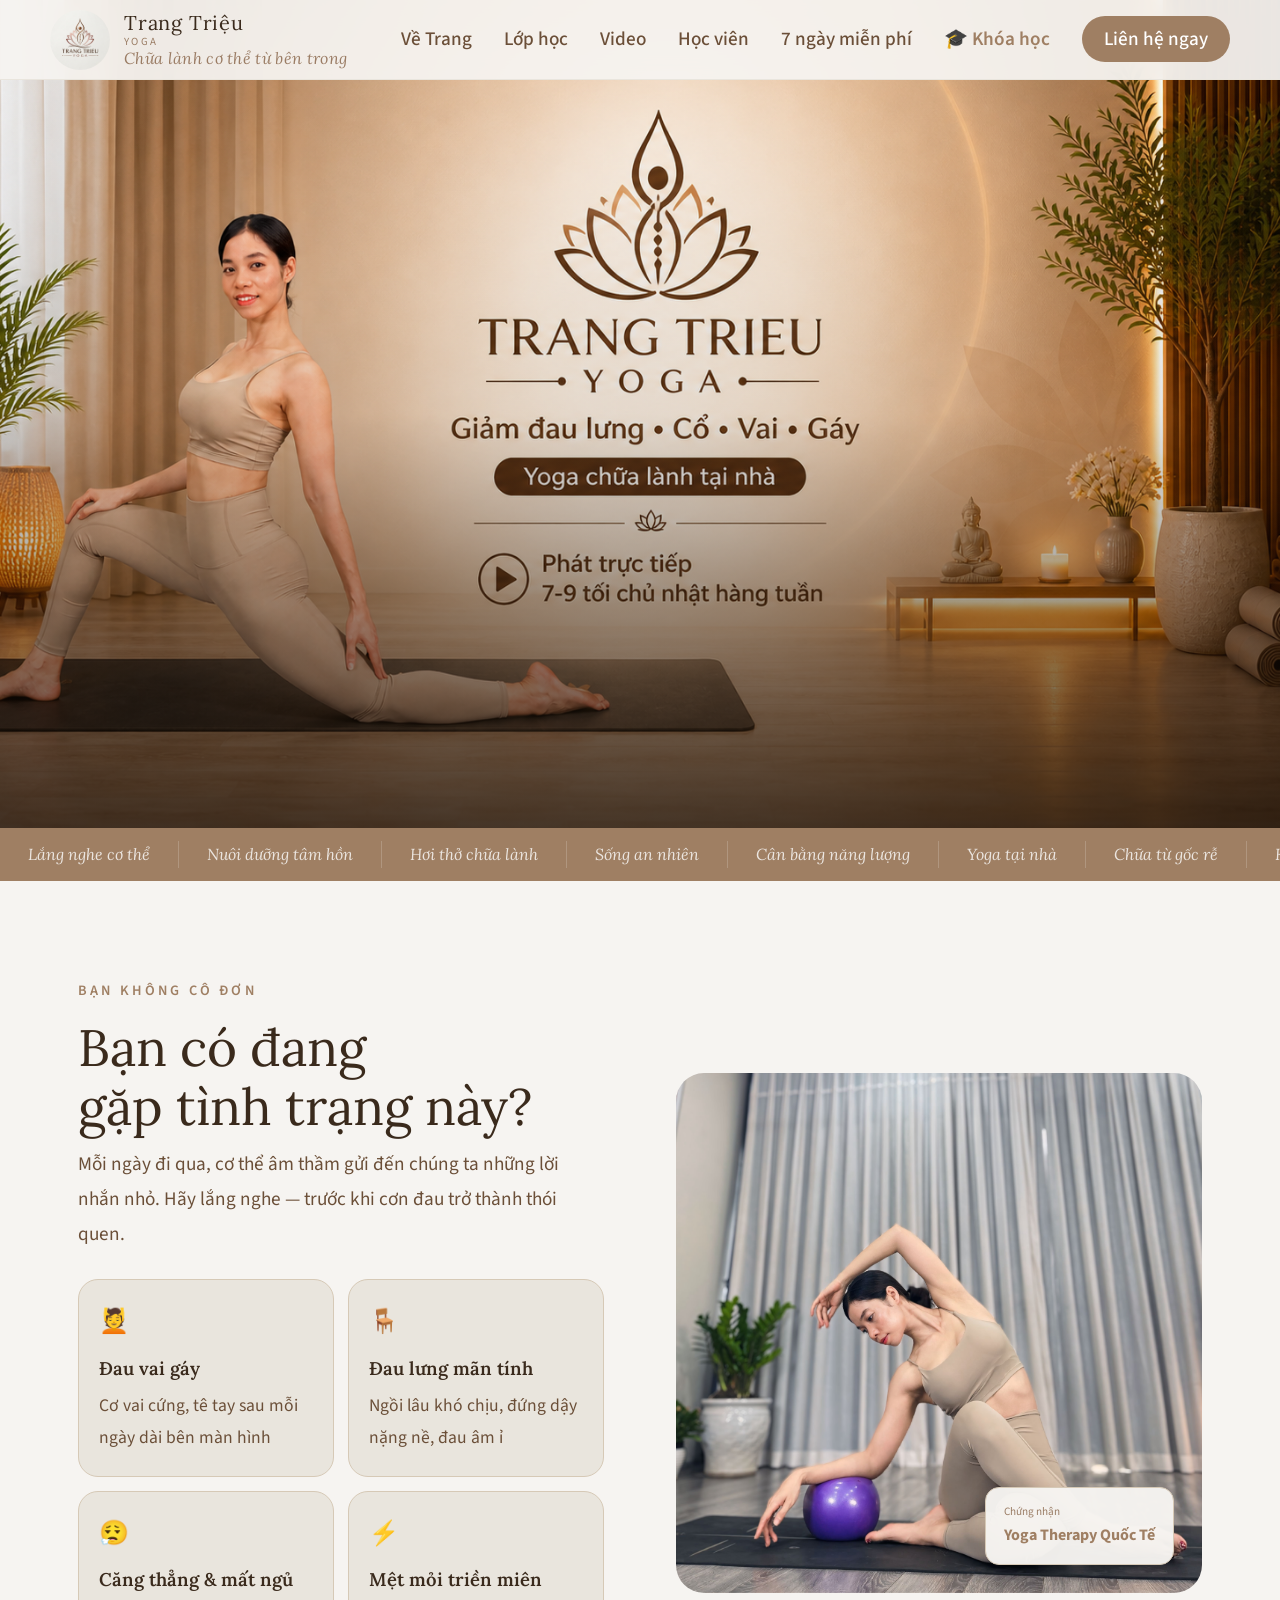
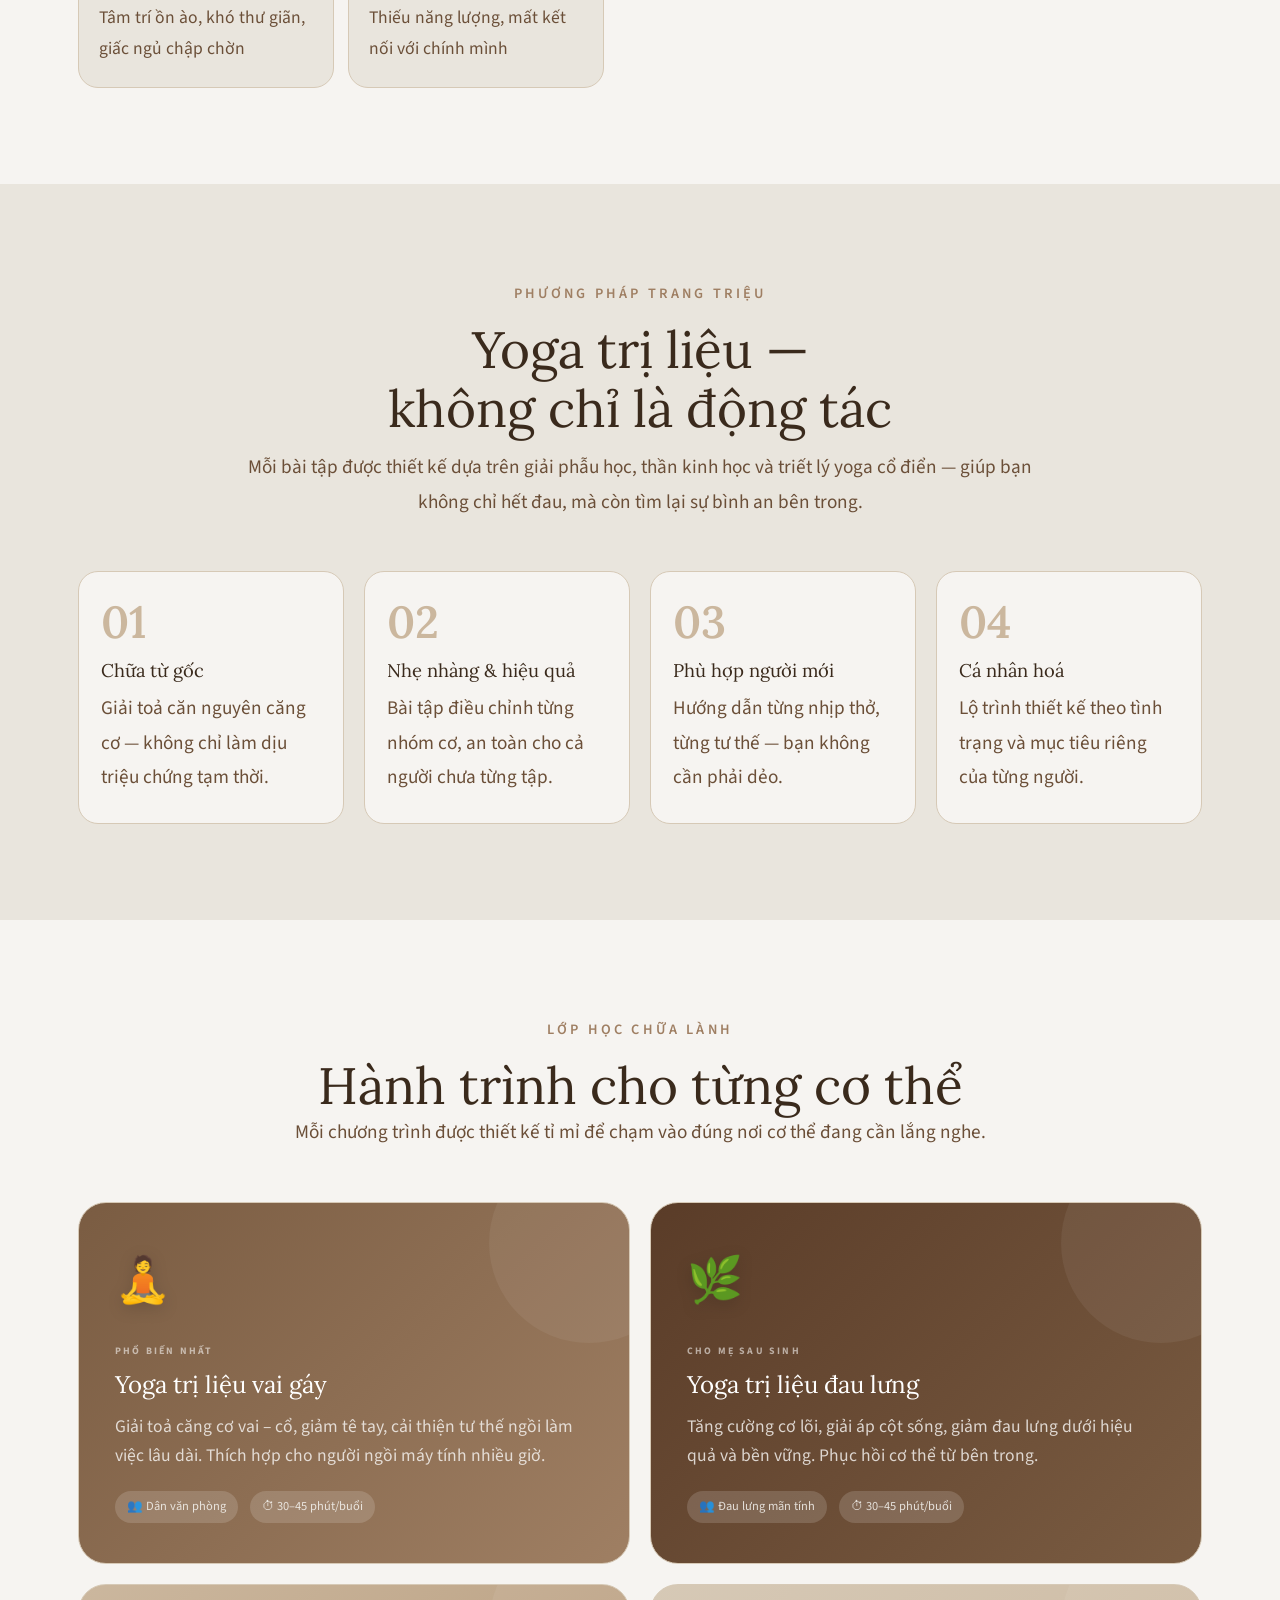
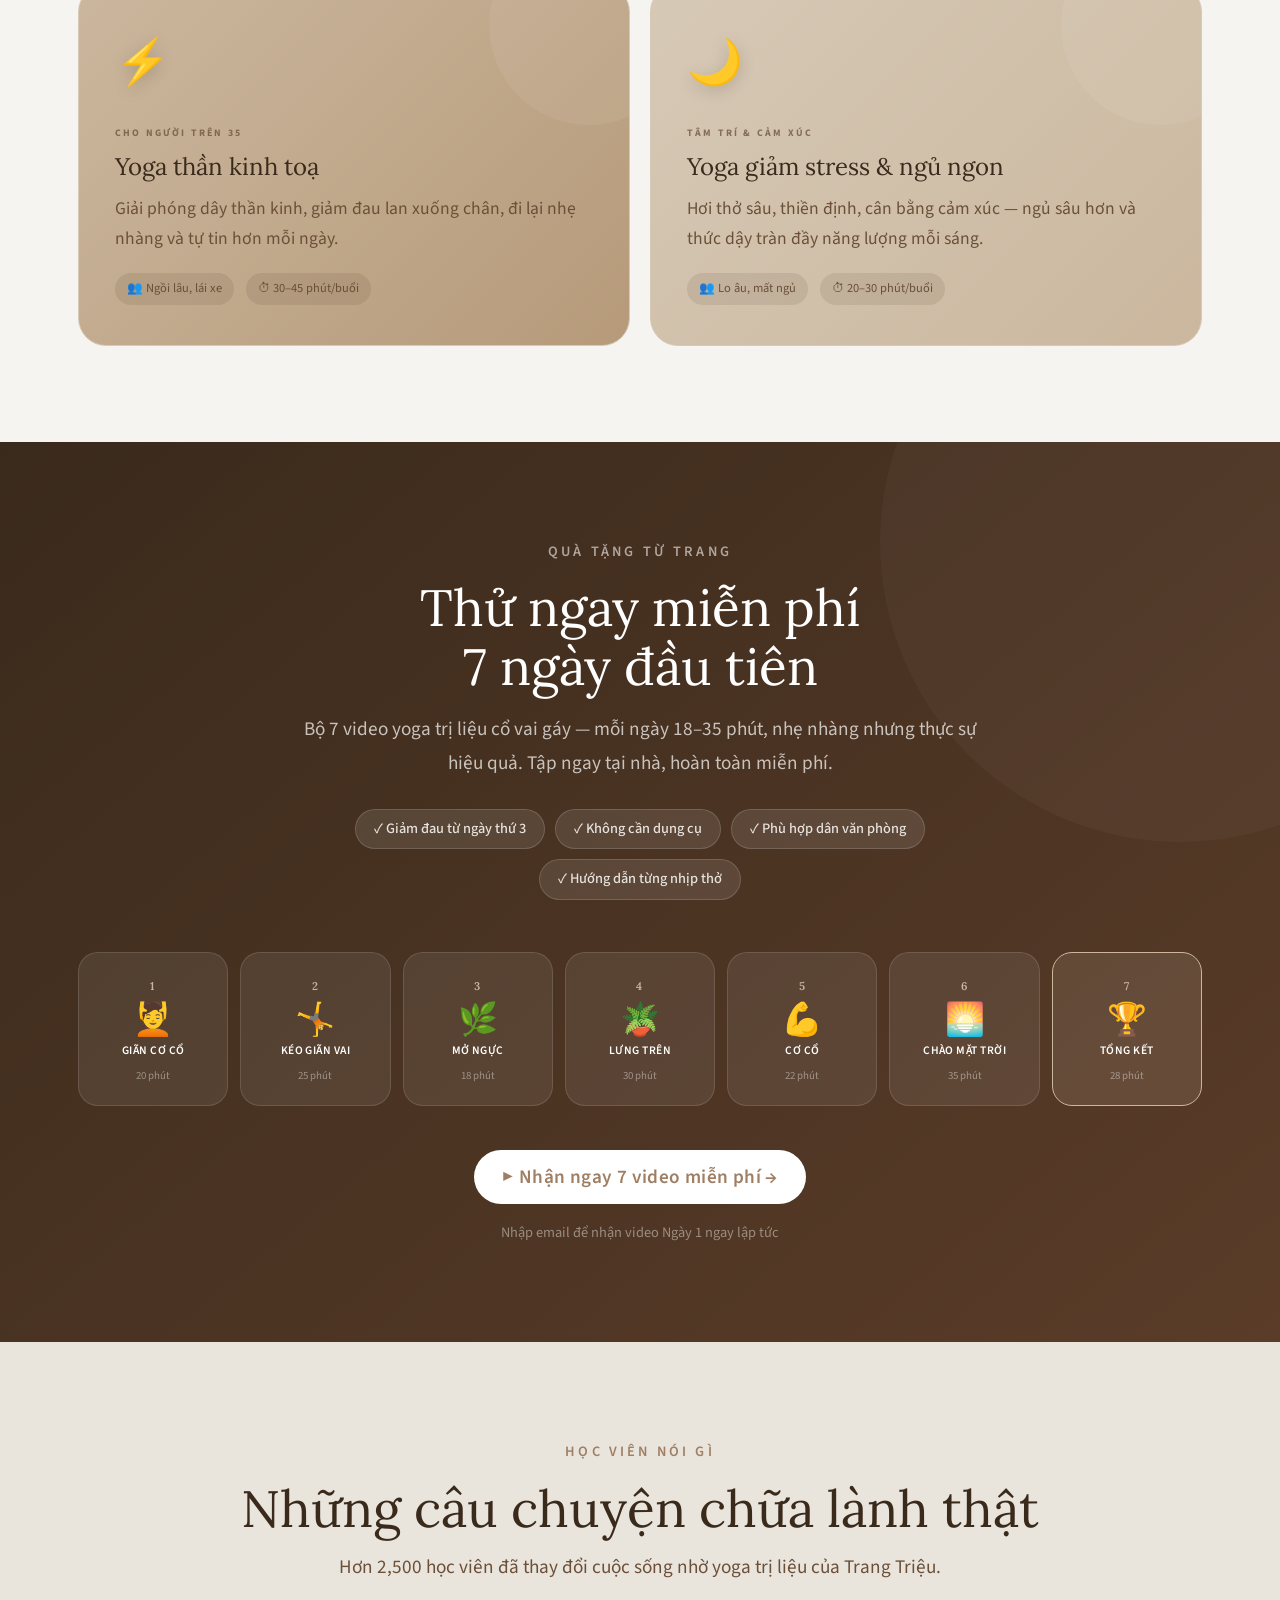
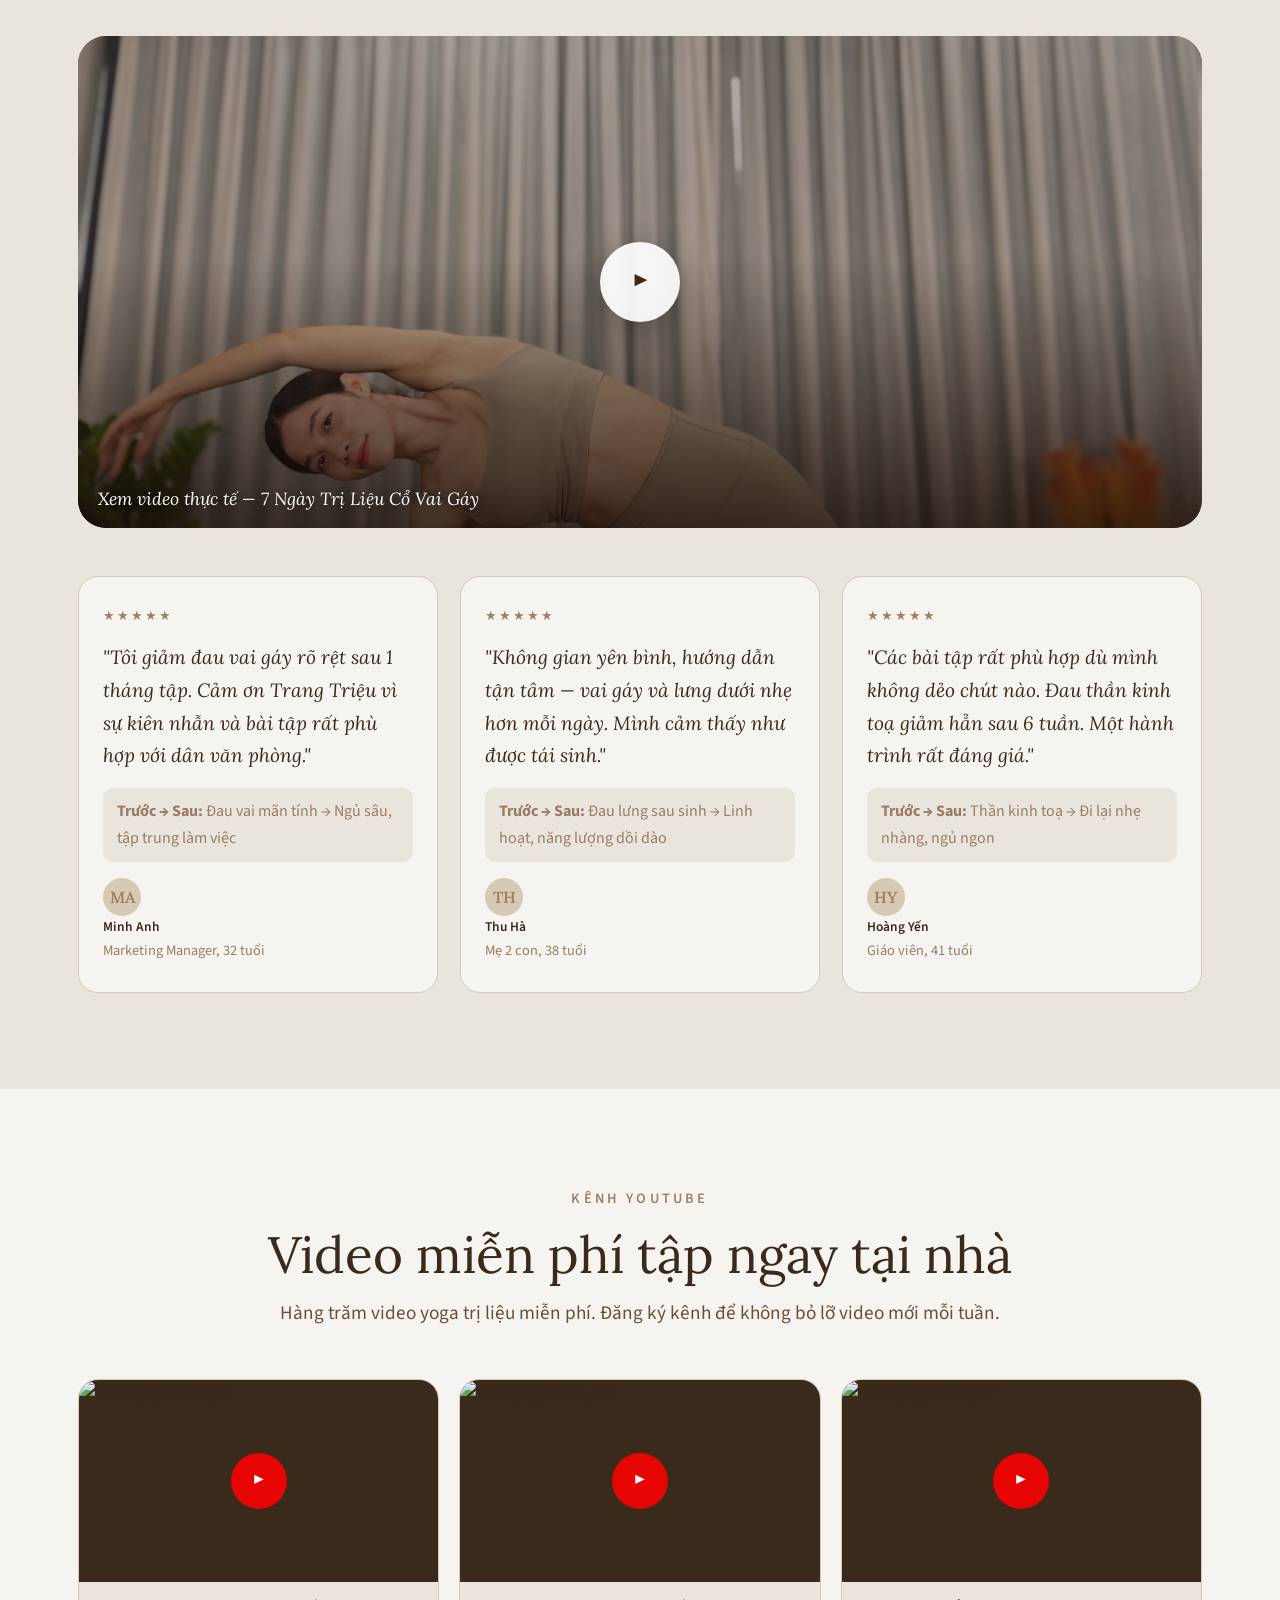
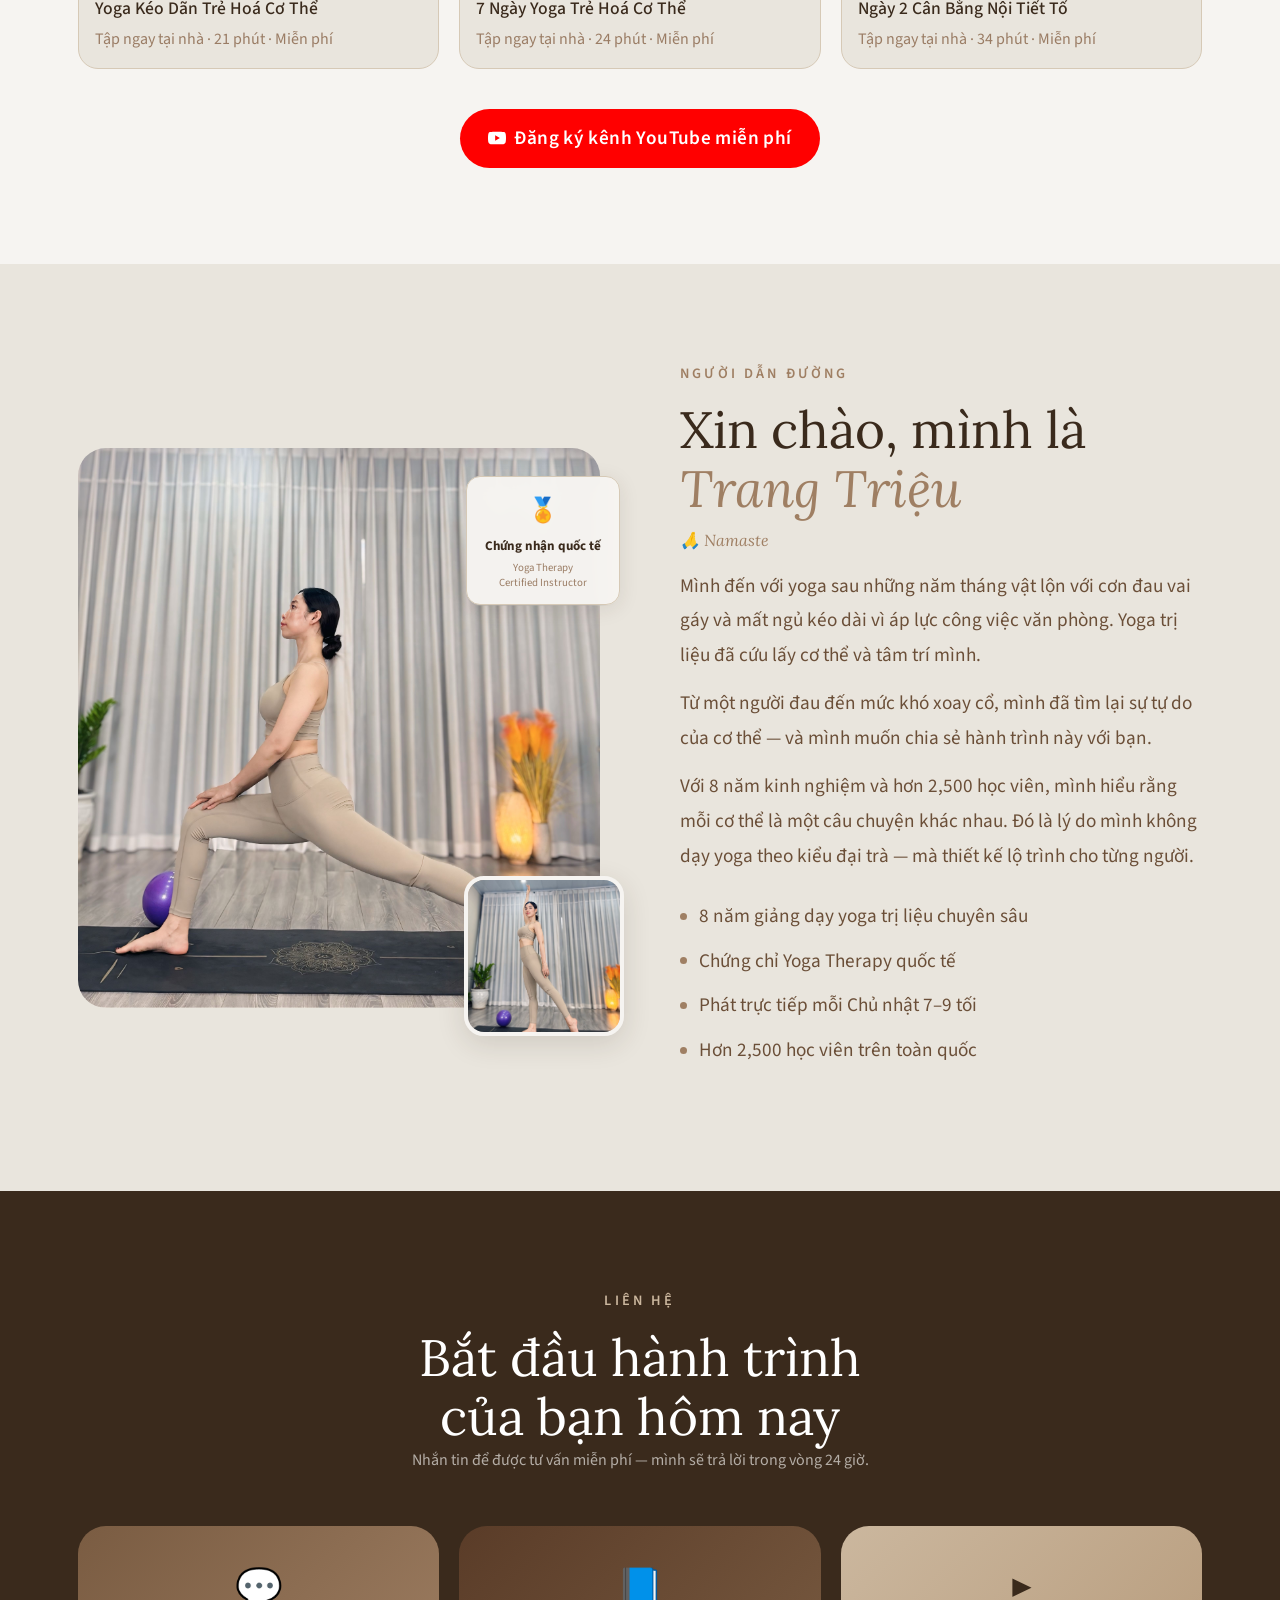
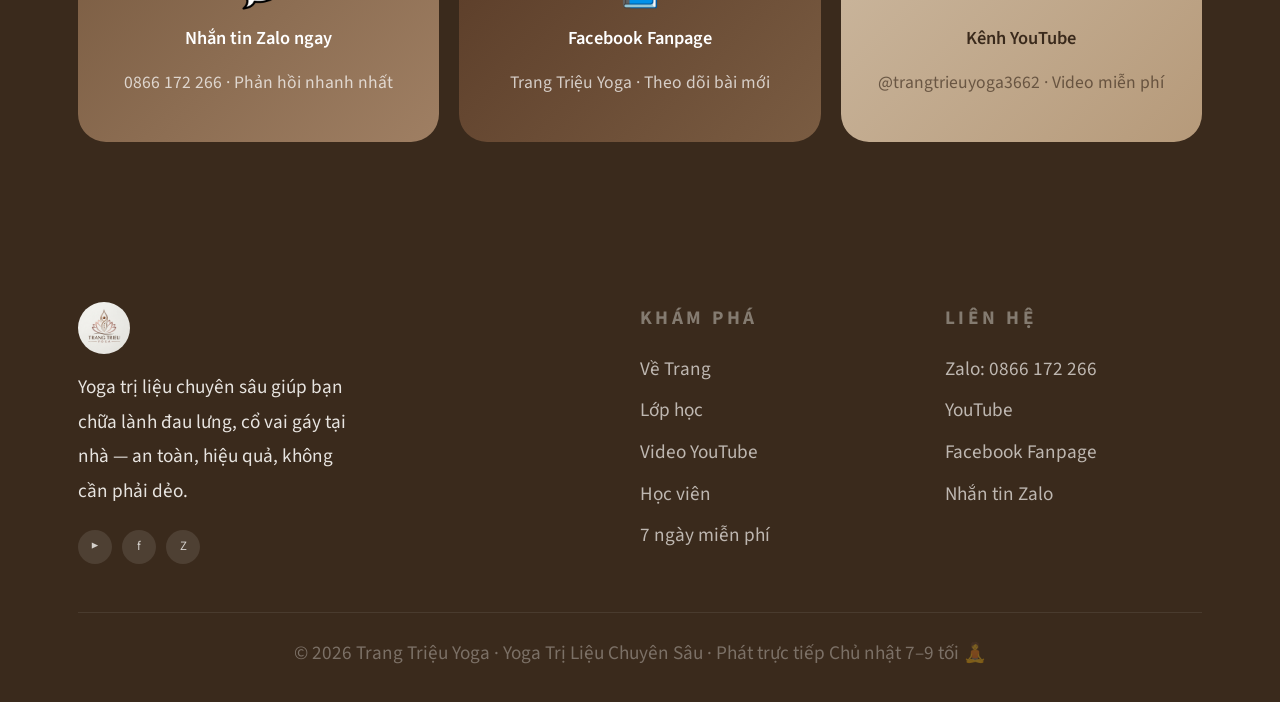
==== commit 2c07736f: "add 7 ngay mien phi" ====
--- a/index.html
+++ b/index.html
@@ -29,6 +29,42 @@
   <link href="https://fonts.googleapis.com/css2?family=Lora:ital,wght@0,400;0,500;0,600;1,400;1,500&family=Source+Sans+3:wght@300;400;500;600&display=swap" rel="stylesheet">
 
   <link rel="stylesheet" href="style.css" />
+
+  <!-- MailerLite Universal -->
+  <script>
+    (function(w,d,e,u,f,l,n){w[f]=w[f]||function(){(w[f].q=w[f].q||[])
+    .push(arguments);},l=d.createElement(e),l.async=1,l.src=u,
+    n=d.getElementsByTagName(e)[0],n.parentNode.insertBefore(l,n);})
+    (window,document,'script','https://assets.mailerlite.com/js/universal.js','ml');
+    ml('account', '2358126');
+  </script>
+  <!-- End MailerLite Universal -->
+
+  <style>
+    /* ── Lead Capture Modal ── */
+    .lc-backdrop {
+      display: none; position: fixed; inset: 0; z-index: 2000;
+      background: rgba(58,42,28,0.55); backdrop-filter: blur(4px);
+      align-items: center; justify-content: center; padding: 20px;
+    }
+    .lc-backdrop.open { display: flex; }
+    .lc-box {
+      background: var(--c0); border-radius: var(--r-lg);
+      padding: 40px 36px; max-width: 480px; width: 100%;
+      position: relative; box-shadow: 0 24px 64px rgba(58,42,28,0.25);
+      animation: lcIn 0.25s ease;
+    }
+    @keyframes lcIn { from { opacity:0; transform:translateY(20px); } to { opacity:1; transform:translateY(0); } }
+    .lc-close {
+      position: absolute; top: 16px; right: 18px;
+      background: none; border: none; font-size: 1.4rem;
+      color: var(--soft); cursor: pointer; line-height: 1;
+    }
+    .lc-box .lc-icon { font-size: 2.4rem; margin-bottom: 8px; }
+    .lc-box h3 { font-family: 'Lora', serif; font-size: 1.6rem; font-weight: 400; color: var(--ink); margin-bottom: 8px; line-height: 1.3; }
+    .lc-box .lc-sub { font-size: 1rem; color: var(--mid); margin-bottom: 24px; }
+    .lc-box .ml-embedded { margin: 0; }
+  </style>
 </head>
 <body>
 
@@ -44,7 +80,7 @@
       <li><a href="#classes">Lớp học</a></li>
       <li><a href="#youtube">Video</a></li>
       <li><a href="#testimonials">Học viên</a></li>
-      <li><a href="#free-course">7 ngày miễn phí</a></li>
+      <li><a href="7-ngay-mien-phi.html">7 ngày miễn phí</a></li>
       <li><a href="courses.html" style="color:var(--c5);font-weight:600">🎓 Khóa học</a></li>
       <li><a href="#contact" class="nav-cta">Liên hệ ngay</a></li>
     </ul>
@@ -221,52 +257,52 @@
       </ul>
     </div>
     <div class="days-grid">
-      <a class="day-tile" href="https://www.youtube.com/watch?v=nNhDQZv0GCY" target="_blank">
+      <div class="day-tile" onclick="openLeadCapture()">
         <span class="day-num">1</span>
         <span class="day-icon">💆</span>
         <span class="day-lbl">Giãn Cơ Cổ</span>
         <span class="day-dur">20 phút</span>
-      </a>
-      <a class="day-tile" href="https://www.youtube.com/watch?v=2S2bXYhcgSI" target="_blank">
+      </div>
+      <div class="day-tile" onclick="openLeadCapture()">
         <span class="day-num">2</span>
         <span class="day-icon">🤸</span>
         <span class="day-lbl">Kéo Giãn Vai</span>
         <span class="day-dur">25 phút</span>
-      </a>
-      <a class="day-tile" href="https://www.youtube.com/watch?v=FuXtL-lk5dQ" target="_blank">
+      </div>
+      <div class="day-tile" onclick="openLeadCapture()">
         <span class="day-num">3</span>
         <span class="day-icon">🌿</span>
         <span class="day-lbl">Mở Ngực</span>
         <span class="day-dur">18 phút</span>
-      </a>
-      <a class="day-tile" href="https://youtu.be/JPf3a0CIYCM" target="_blank">
+      </div>
+      <div class="day-tile" onclick="openLeadCapture()">
         <span class="day-num">4</span>
         <span class="day-icon">🪴</span>
         <span class="day-lbl">Lưng Trên</span>
         <span class="day-dur">30 phút</span>
-      </a>
-      <a class="day-tile" href="https://youtu.be/ZvljcEtH2Fk" target="_blank">
+      </div>
+      <div class="day-tile" onclick="openLeadCapture()">
         <span class="day-num">5</span>
         <span class="day-icon">💪</span>
         <span class="day-lbl">Cơ Cổ</span>
         <span class="day-dur">22 phút</span>
-      </a>
-      <a class="day-tile" href="https://youtu.be/GVQkDvJbSOQ" target="_blank">
+      </div>
+      <div class="day-tile" onclick="openLeadCapture()">
         <span class="day-num">6</span>
         <span class="day-icon">🌅</span>
         <span class="day-lbl">Chào Mặt Trời</span>
         <span class="day-dur">35 phút</span>
-      </a>
-      <a class="day-tile day-tile-final" href="https://youtu.be/4KfxfFg5zy8" target="_blank">
+      </div>
+      <div class="day-tile day-tile-final" onclick="openLeadCapture()">
         <span class="day-num">7</span>
         <span class="day-icon">🏆</span>
         <span class="day-lbl">Tổng Kết</span>
         <span class="day-dur">28 phút</span>
-      </a>
+      </div>
     </div>
     <div class="fc-cta">
-      <a href="https://www.youtube.com/watch?v=nNhDQZv0GCY" target="_blank" class="btn btn-white">▶ Bắt đầu Ngày 1 ngay →</a>
-      <p>Nhấn vào từng ngày để xem video trực tiếp</p>
+      <button onclick="openLeadCapture()" class="btn btn-white">▶ Nhận ngay 7 video miễn phí →</button>
+      <p>Nhập email để nhận video Ngày 1 ngay lập tức</p>
     </div>
   </div>
 </section>
@@ -469,6 +505,17 @@
   </div>
 </footer>
 
+<!-- LEAD CAPTURE MODAL -->
+<div class="lc-backdrop" id="lcModal">
+  <div class="lc-box">
+    <button class="lc-close" onclick="closeLeadCapture()" aria-label="Đóng">✕</button>
+    <div class="lc-icon">🎁</div>
+    <h3>Nhận miễn phí<br>7 ngày yoga trị liệu</h3>
+    <p class="lc-sub">Nhập thông tin bên dưới — video Ngày 1 sẽ được gửi vào email của bạn ngay lập tức.</p>
+    <div class="ml-embedded" data-form="JV0xXC"></div>
+  </div>
+</div>
+
 <!-- ZALO FLOAT — outside hero so it doesn't clash -->
 
 
@@ -498,8 +545,20 @@
   function closeModal() {
     modal.classList.remove('open');
     iframe.src = '';
+  }
+
+  // Lead Capture Modal
+  function openLeadCapture() {
+    document.getElementById('lcModal').classList.add('open');
+    document.body.style.overflow = 'hidden';
+  }
+  function closeLeadCapture() {
+    document.getElementById('lcModal').classList.remove('open');
     document.body.style.overflow = '';
   }
+  document.getElementById('lcModal').addEventListener('click', function(e) {
+    if (e.target === this) closeLeadCapture();
+  });
 
   closeBtn.addEventListener('click', closeModal);
   modal.addEventListener('click', (e) => { if (e.target === modal) closeModal(); });
--- a/style.css
+++ b/style.css
@@ -246,7 +246,7 @@
       font-size: 0.9rem; font-weight: 500;
     }
     .days-grid { display: grid; grid-template-columns: repeat(7,1fr); gap: 12px; margin-bottom: 44px; }
-    .day-tile {
+    .day-tile { cursor: pointer;
       background: rgba(255,255,255,0.08); border: 1px solid rgba(255,255,255,0.12);
       border-radius: 20px; padding: 24px 10px 20px;
       display: flex; flex-direction: column; align-items: center; gap: 8px;
